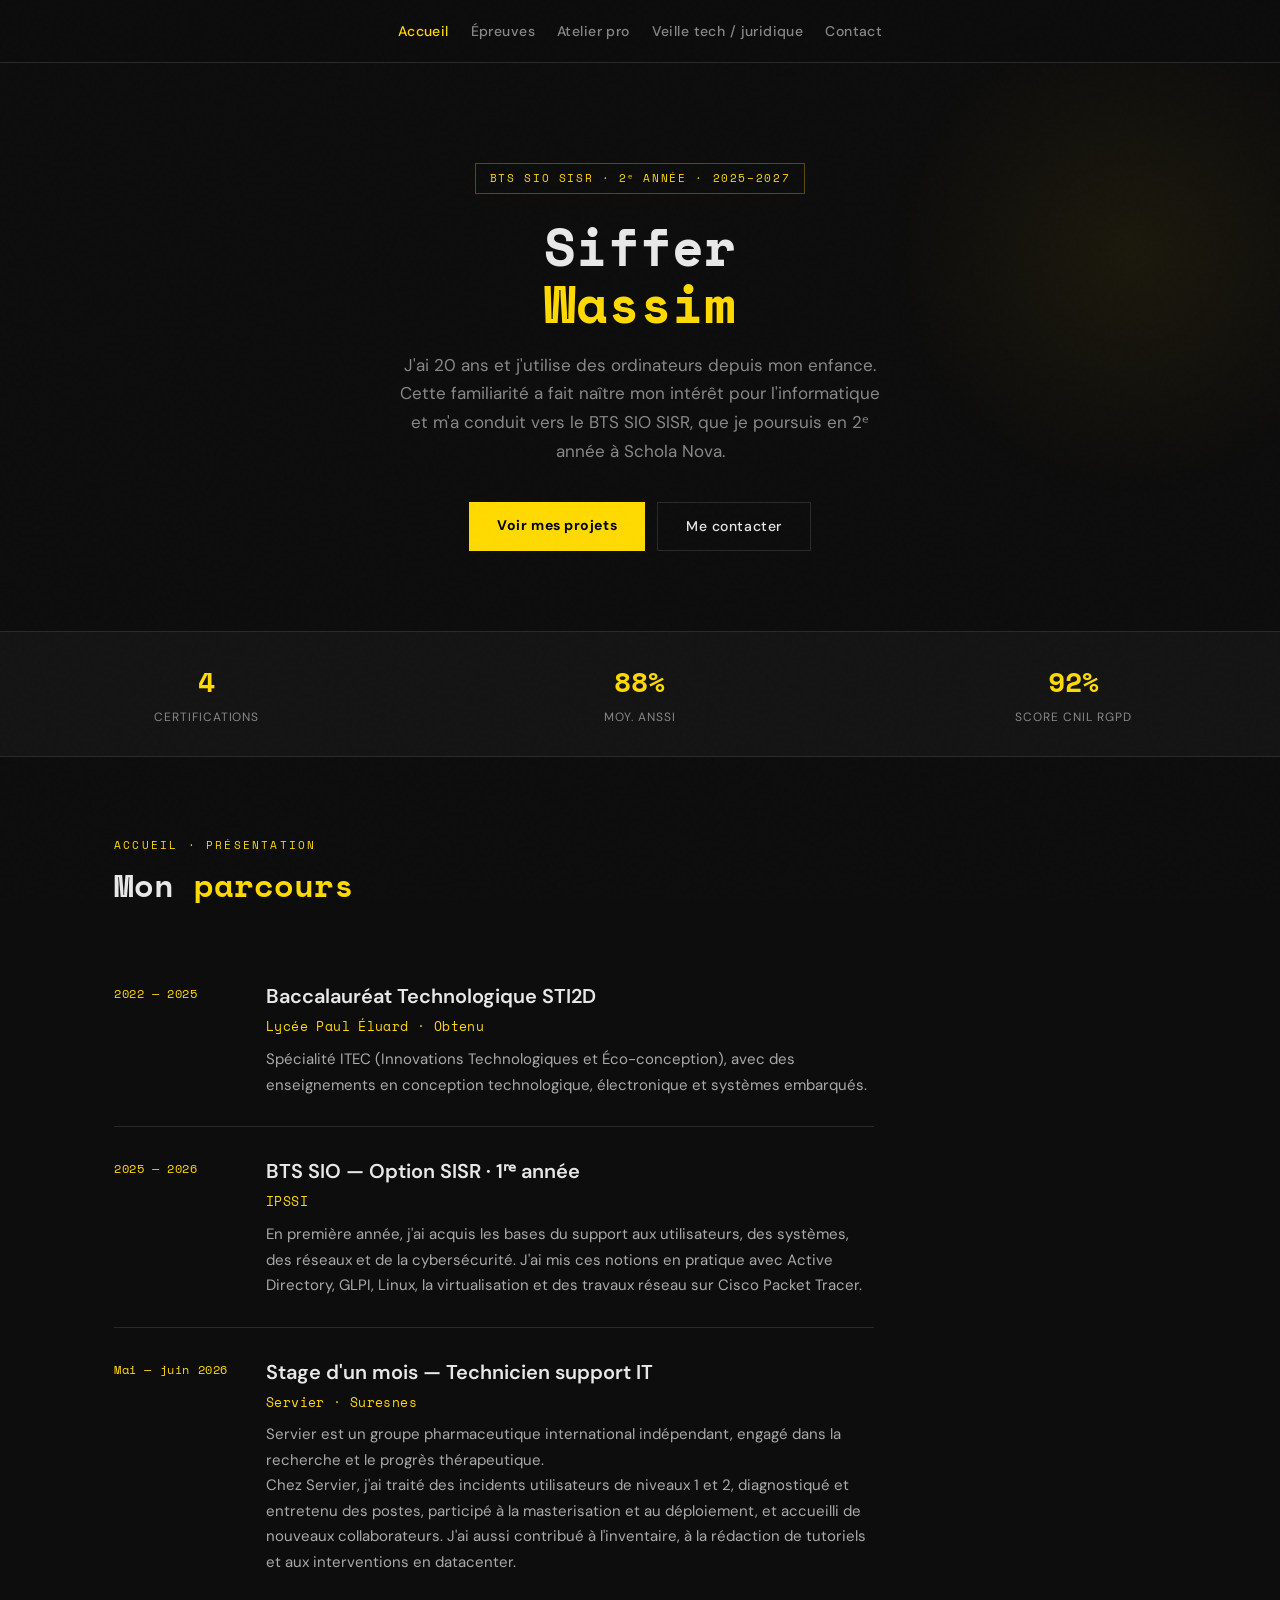
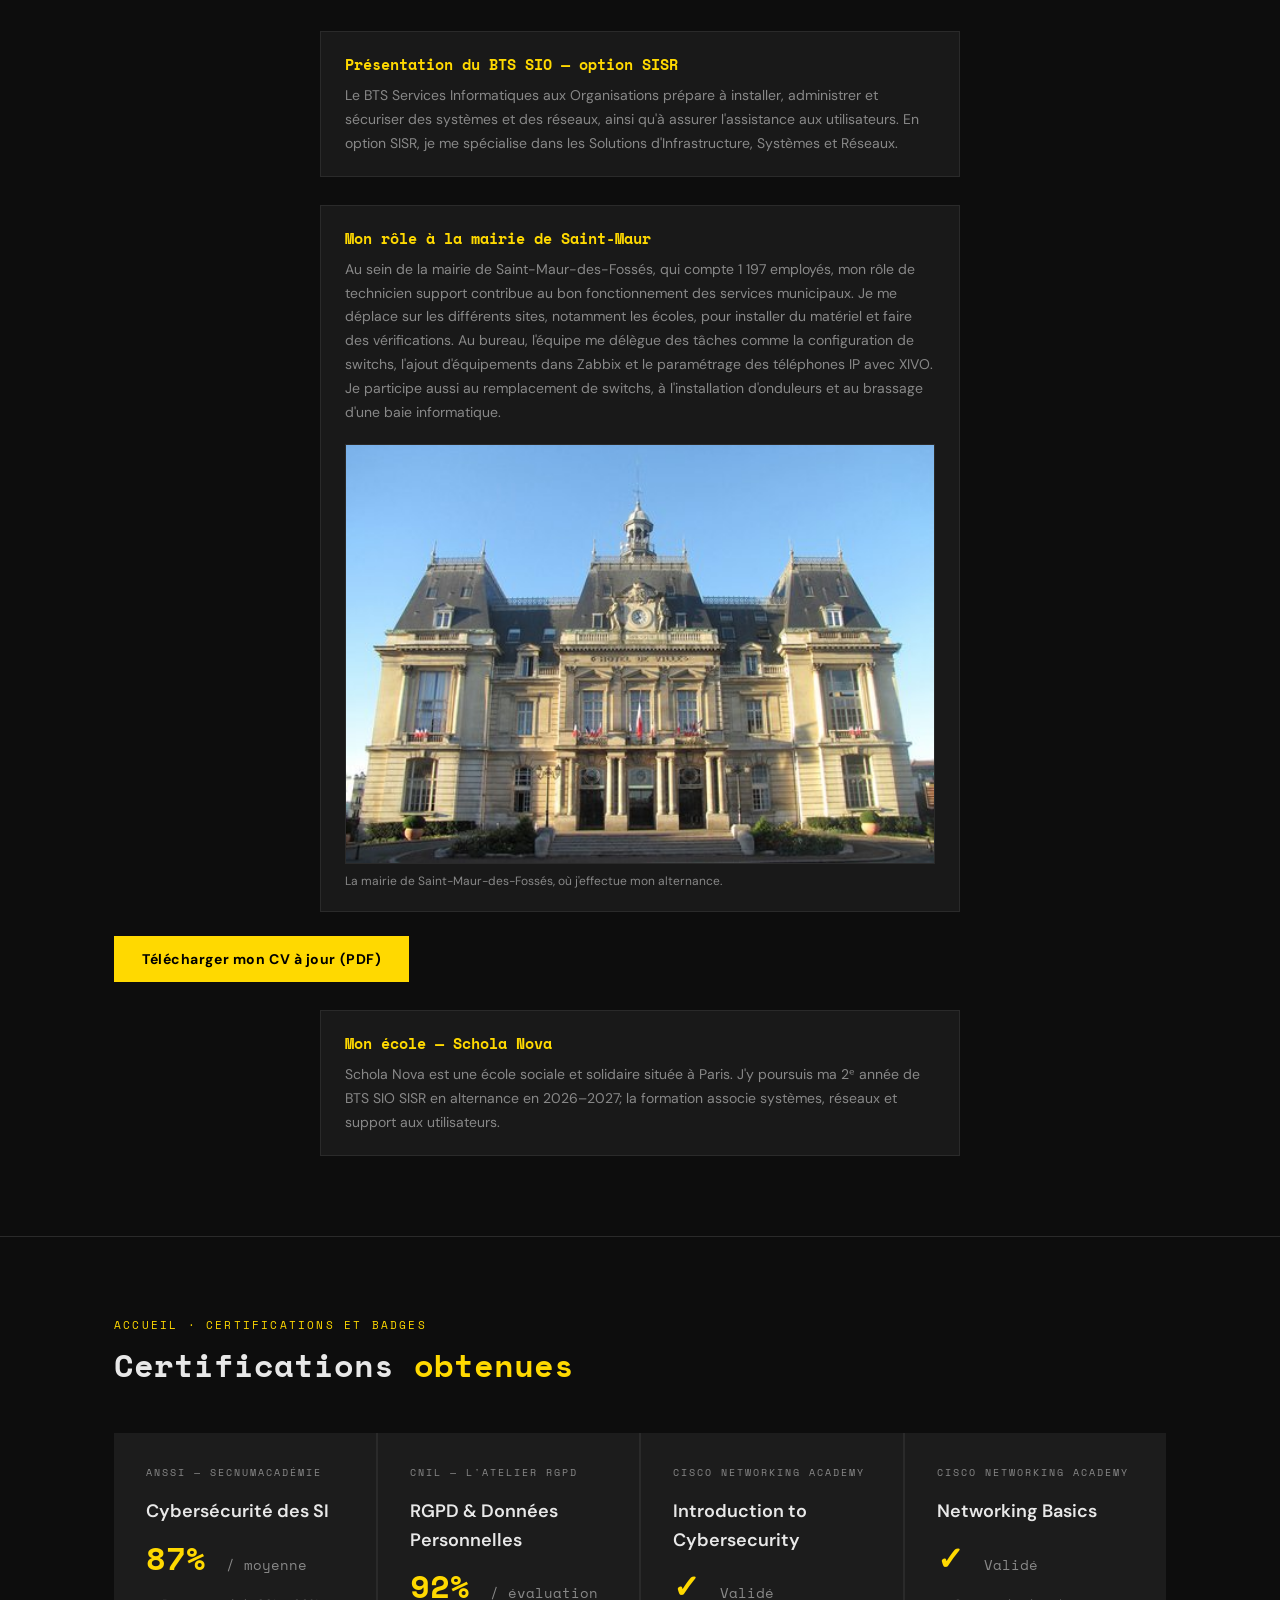
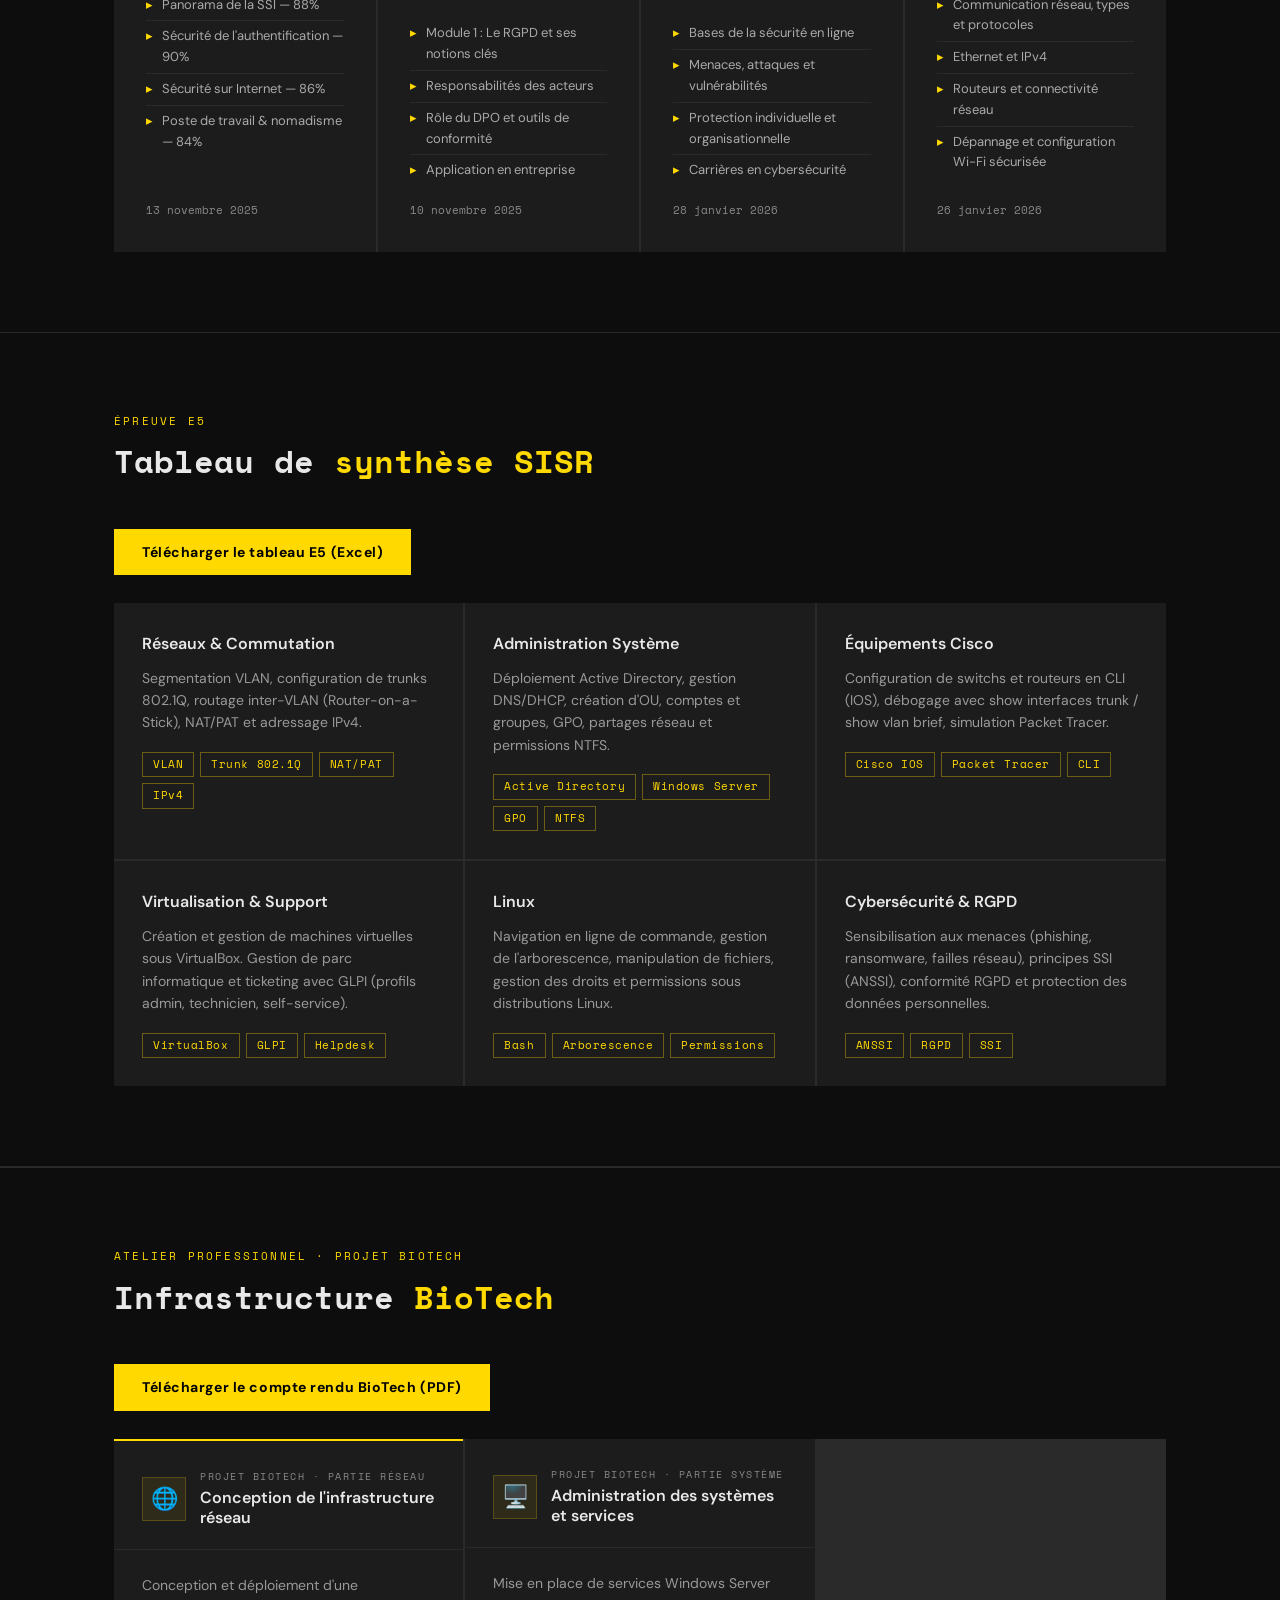
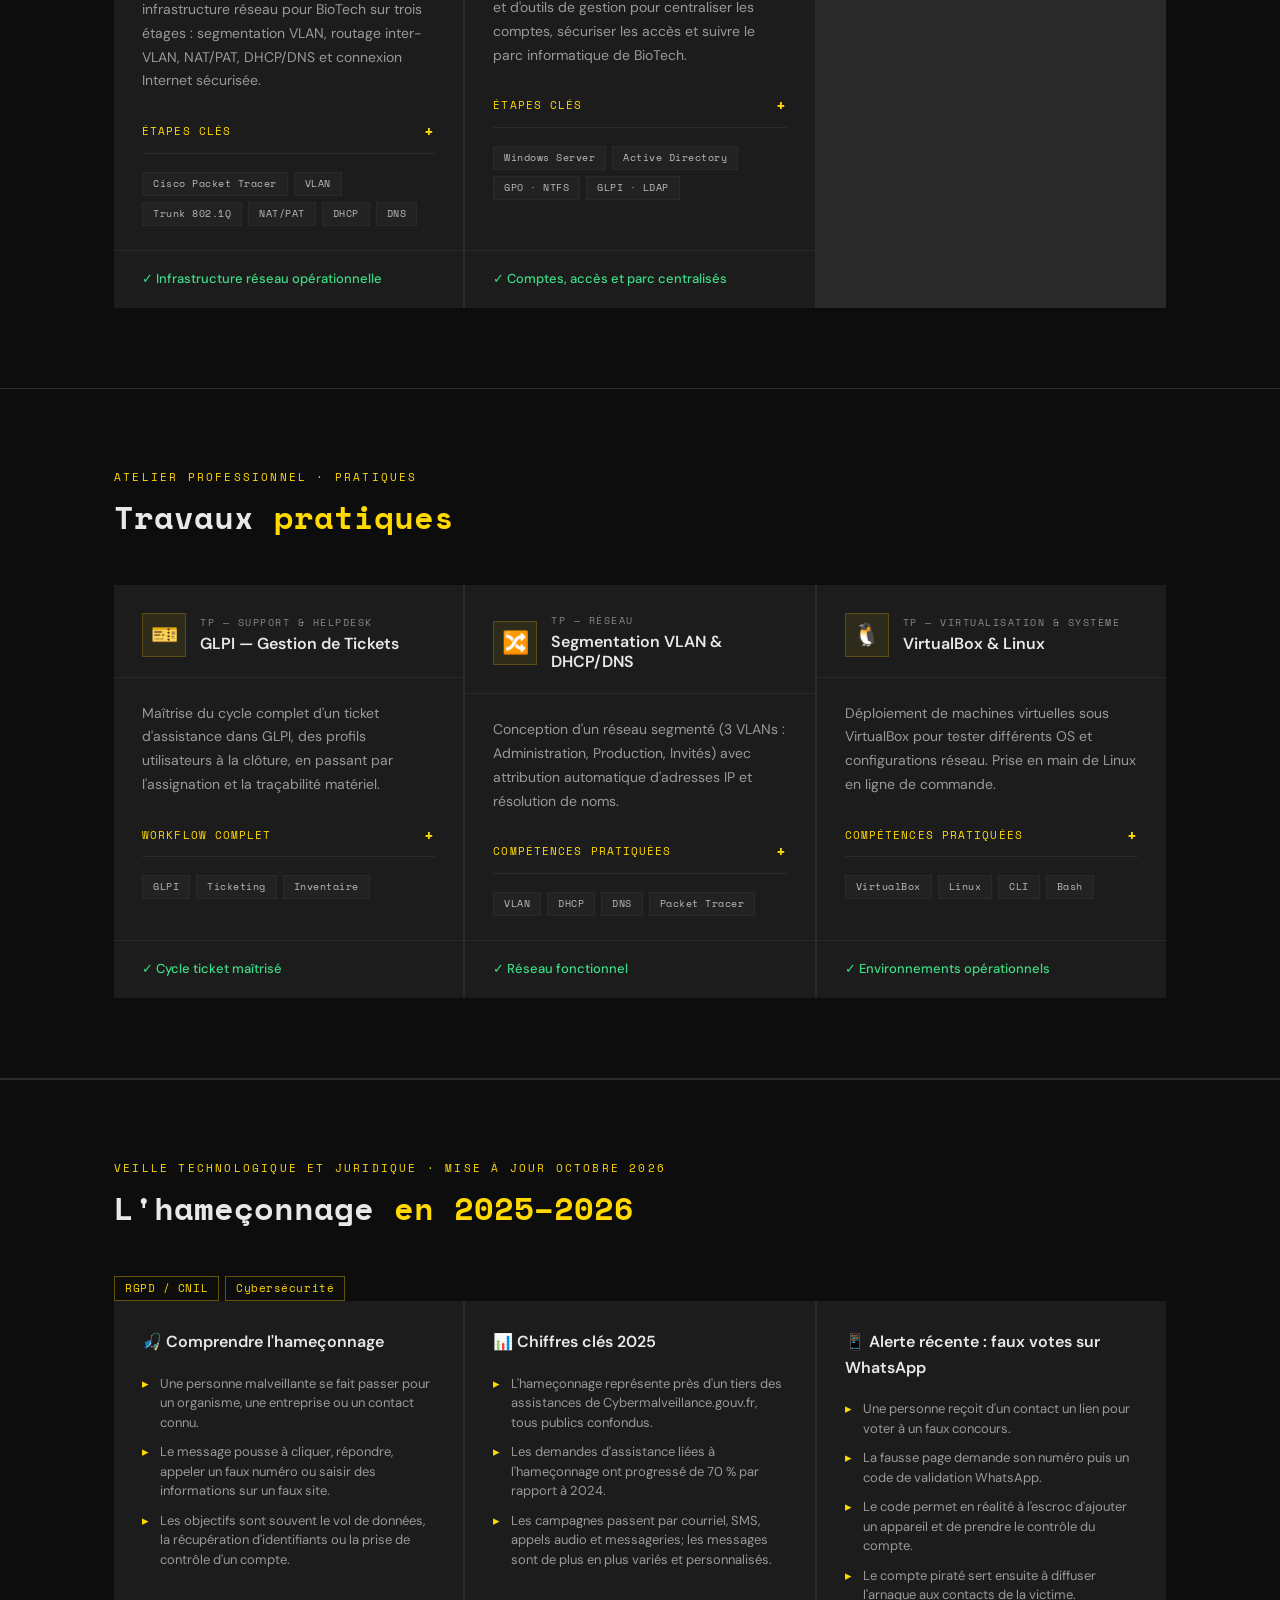
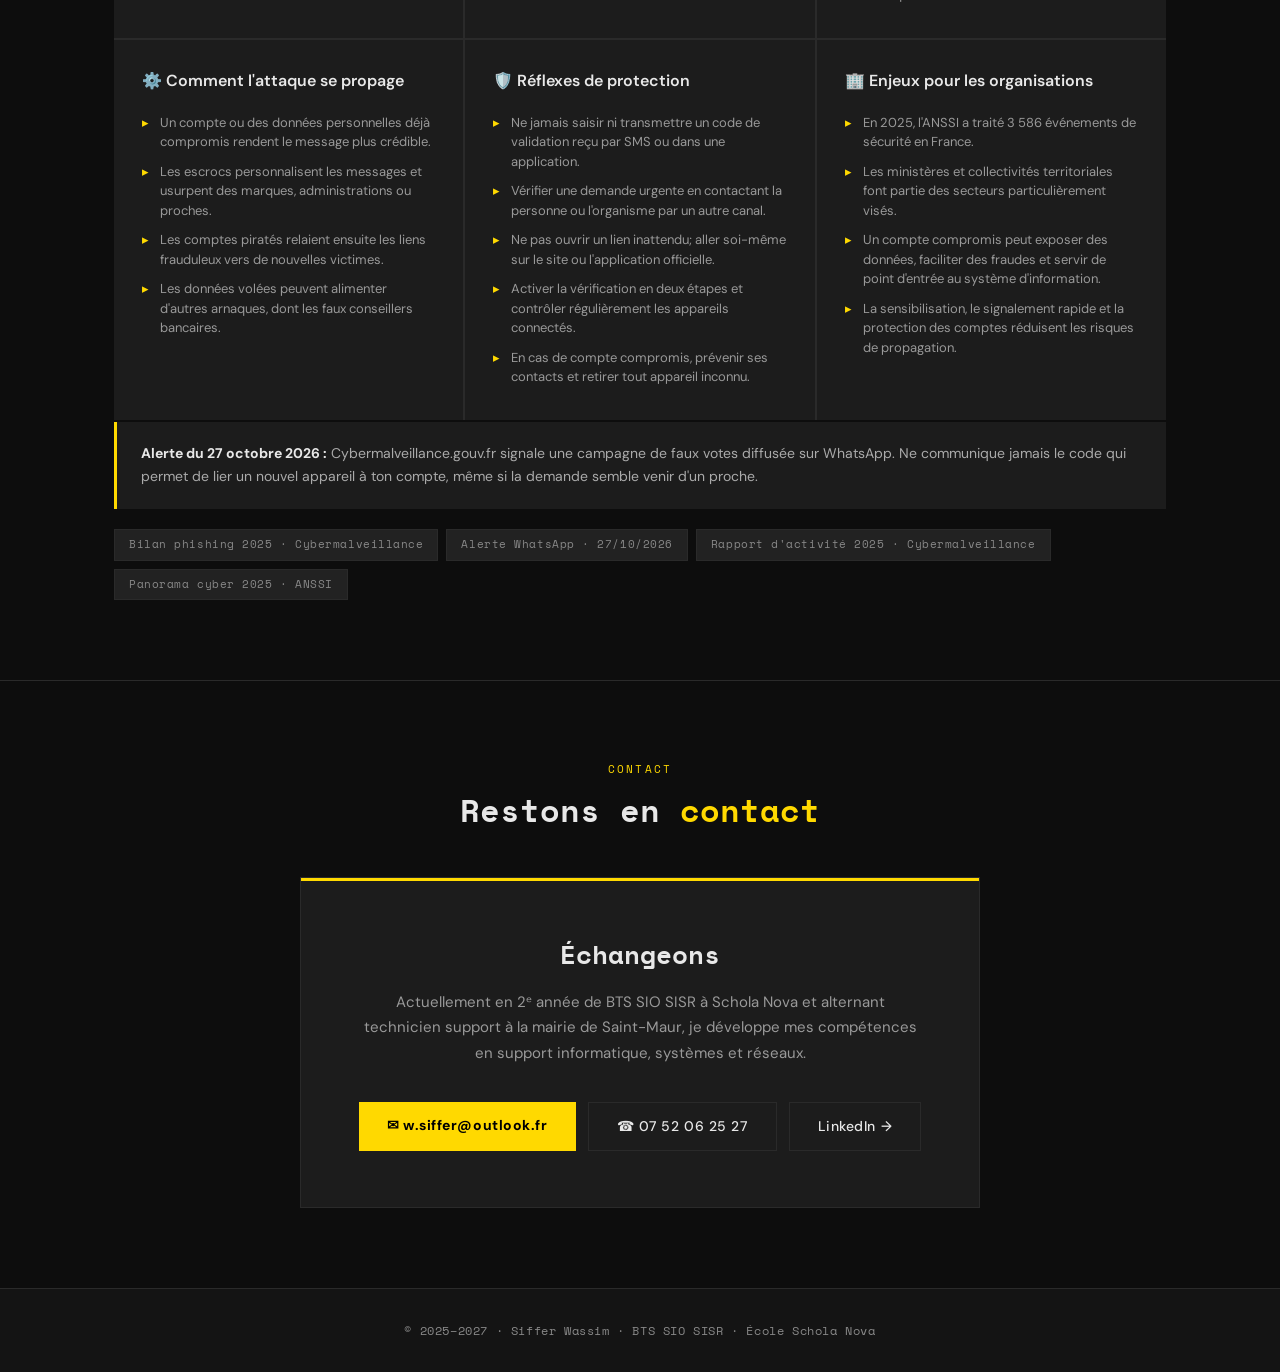
==== index.html @ f08857c6 "Add files via upload" ====
<!DOCTYPE html>
<html lang="fr">
<head>
    <meta charset="UTF-8">
    <meta name="viewport" content="width=device-width, initial-scale=1.0">
    <title>Wassim Siffer — Portfolio BTS SIO SISR</title>
    <link href="https://fonts.googleapis.com/css2?family=Space+Mono:wght@400;700&family=DM+Sans:wght@300;400;500;600;700&display=swap" rel="stylesheet">
    <style>
        :root {
            --yellow: #FFD900;
            --yellow-dim: #c9ac00;
            --black: #0d0d0d;
            --dark: #141414;
            --card: #1c1c1c;
            --card2: #222222;
            --border: #2a2a2a;
            --text: #e8e8e8;
            --muted: #888;
            --green: #3ddc84;
        }

        * { margin: 0; padding: 0; box-sizing: border-box; }

        html { scroll-behavior: smooth; }

        body {
            font-family: 'DM Sans', sans-serif;
            background-color: var(--black);
            color: var(--text);
            line-height: 1.6;
            overflow-x: hidden;
        }

        /* ── NOISE TEXTURE OVERLAY ── */
        body::before {
            content: '';
            position: fixed;
            inset: 0;
            background-image: url("data:image/svg+xml,%3Csvg viewBox='0 0 256 256' xmlns='http://www.w3.org/2000/svg'%3E%3Cfilter id='noise'%3E%3CfeTurbulence type='fractalNoise' baseFrequency='0.9' numOctaves='4' stitchTiles='stitch'/%3E%3C/filter%3E%3Crect width='100%25' height='100%25' filter='url(%23noise)' opacity='0.03'/%3E%3C/svg%3E");
            pointer-events: none;
            z-index: 9999;
            opacity: 0.4;
        }

        .container {
            max-width: 1100px;
            margin: 0 auto;
            padding: 0 24px;
        }

        /* ── HEADER ── */
        header {
            background-color: rgba(13,13,13,0.95);
            backdrop-filter: blur(12px);
            padding: 18px 0;
            border-bottom: 1px solid var(--border);
            position: sticky;
            top: 0;
            z-index: 100;
        }

        nav {
            display: flex;
            justify-content: space-between;
            align-items: center;
        }

        .logo {
            font-family: 'Space Mono', monospace;
            font-size: 15px;
            font-weight: 700;
            background-color: var(--yellow);
            color: #000;
            padding: 7px 16px;
            text-decoration: none;
            letter-spacing: 0.05em;
        }

        .nav-links {
            list-style: none;
            display: flex;
            gap: 22px;
            flex-wrap: wrap;
            justify-content: center;
        }

        .nav-links a {
            color: var(--muted);
            text-decoration: none;
            font-size: 14px;
            font-weight: 500;
            letter-spacing: 0.03em;
            transition: color 0.2s;
        }

        .nav-links a:hover { color: var(--yellow); }

        /* ── HERO ── */
        .hero {
            padding: 100px 0 80px;
            position: relative;
            overflow: hidden;
        }

        .hero::after {
            content: '';
            position: absolute;
            top: -60px;
            right: -100px;
            width: 500px;
            height: 500px;
            background: radial-gradient(circle, rgba(255,217,0,0.06) 0%, transparent 70%);
            pointer-events: none;
        }

        .hero-inner {
            display: grid;
            grid-template-columns: 1fr auto;
            gap: 40px;
            align-items: center;
        }

        .hero-badge {
            font-family: 'Space Mono', monospace;
            font-size: 11px;
            letter-spacing: 0.15em;
            color: var(--yellow);
            border: 1px solid rgba(255,217,0,0.3);
            display: inline-block;
            padding: 6px 14px;
            margin-bottom: 24px;
            text-transform: uppercase;
        }

        .hero h1 {
            font-family: 'Space Mono', monospace;
            font-size: 52px;
            line-height: 1.1;
            margin-bottom: 18px;
            font-weight: 700;
        }

        .hero h1 .highlight { color: var(--yellow); }

        .hero .subtitle {
            font-size: 17px;
            color: var(--muted);
            margin-bottom: 36px;
            max-width: 500px;
            line-height: 1.7;
        }

        .hero-cta {
            display: flex;
            gap: 12px;
            flex-wrap: wrap;
        }

        .hero-role {
            max-width: 640px;
            margin: 28px auto 0;
            padding: 20px 24px;
            border: 1px solid var(--border);
            background: rgba(28, 28, 28, 0.85);
            text-align: left;
        }

        .hero-role h2 {
            font-family: 'Space Mono', monospace;
            color: var(--yellow);
            font-size: 15px;
            margin-bottom: 8px;
        }

        .hero-role p {
            color: var(--muted);
            font-size: 14px;
            line-height: 1.7;
        }

        .mairie-photo { margin: 20px 0 0; }
        .mairie-photo img {
            display: block;
            width: 100%;
            height: auto;
            border: 1px solid var(--border);
        }
        .mairie-photo figcaption {
            margin-top: 8px;
            color: var(--muted);
            font-size: 12px;
        }

        .btn-primary {
            background-color: var(--yellow);
            color: #000;
            padding: 12px 28px;
            text-decoration: none;
            font-weight: 700;
            font-size: 14px;
            letter-spacing: 0.04em;
            transition: background 0.2s, transform 0.15s;
            display: inline-block;
        }

        .btn-primary:hover { background-color: var(--yellow-dim); transform: translateY(-1px); }

        .btn-secondary {
            border: 1px solid var(--border);
            color: var(--text);
            padding: 12px 28px;
            text-decoration: none;
            font-weight: 500;
            font-size: 14px;
            letter-spacing: 0.04em;
            transition: border-color 0.2s, color 0.2s;
            display: inline-block;
        }

        .btn-secondary:hover { border-color: var(--yellow); color: var(--yellow); }

        /* Hero avatar */
        .hero-avatar {
            width: 120px;
            height: 120px;
            border: 3px solid var(--yellow);
            display: flex;
            align-items: center;
            justify-content: center;
            font-size: 56px;
            background: var(--card);
            flex-shrink: 0;
        }

        /* ── STAT BAR ── */
        .stat-bar {
            border-top: 1px solid var(--border);
            border-bottom: 1px solid var(--border);
            padding: 28px 0;
            display: grid;
            grid-template-columns: repeat(4, 1fr);
            gap: 20px;
            text-align: center;
            background: var(--dark);
        }

        .stat-item {}
        .stat-number {
            font-family: 'Space Mono', monospace;
            font-size: 28px;
            font-weight: 700;
            color: var(--yellow);
        }
        .stat-label {
            font-size: 12px;
            color: var(--muted);
            letter-spacing: 0.08em;
            text-transform: uppercase;
            margin-top: 4px;
        }

        /* ── SECTIONS ── */
        section { padding: 80px 0; }

        .section-header {
            margin-bottom: 48px;
        }

        .section-eyebrow {
            font-family: 'Space Mono', monospace;
            font-size: 11px;
            letter-spacing: 0.2em;
            color: var(--yellow);
            text-transform: uppercase;
            margin-bottom: 12px;
        }

        .section-title {
            font-family: 'Space Mono', monospace;
            font-size: 32px;
            font-weight: 700;
            line-height: 1.2;
        }

        .section-title span { color: var(--yellow); }

        /* ── TIMELINE ── */
        .timeline { max-width: 760px; }

        .timeline-item {
            display: grid;
            grid-template-columns: 120px 1fr;
            gap: 32px;
            padding: 28px 0;
            border-bottom: 1px solid var(--border);
            position: relative;
        }

        .timeline-item:last-child { border-bottom: none; }

        .timeline-year {
            font-family: 'Space Mono', monospace;
            font-size: 12px;
            color: var(--yellow);
            padding-top: 4px;
            letter-spacing: 0.05em;
        }

        .timeline-content h3 {
            font-size: 20px;
            font-weight: 600;
            margin-bottom: 4px;
        }

        .timeline-content .institution {
            font-size: 13px;
            color: var(--yellow);
            margin-bottom: 10px;
            font-family: 'Space Mono', monospace;
            letter-spacing: 0.03em;
        }

        .timeline-content p { color: #aaa; font-size: 15px; line-height: 1.7; }

        /* ── SKILLS GRID ── */
        .skills-grid {
            display: grid;
            grid-template-columns: repeat(auto-fit, minmax(280px, 1fr));
            gap: 2px;
            background: var(--border);
        }

        .skill-card {
            background: var(--card);
            padding: 28px;
            position: relative;
            overflow: hidden;
            transition: background 0.2s;
        }

        .skill-card::before {
            content: '';
            position: absolute;
            top: 0; left: 0; right: 0;
            height: 2px;
            background: var(--yellow);
            transform: scaleX(0);
            transform-origin: left;
            transition: transform 0.3s;
        }

        .skill-card:hover { background: var(--card2); }
        .skill-card:hover::before { transform: scaleX(1); }

        .skill-card h3 {
            font-size: 16px;
            font-weight: 600;
            margin-bottom: 10px;
        }

        .skill-card p {
            color: #999;
            font-size: 14px;
            margin-bottom: 18px;
            line-height: 1.6;
        }

        .tags { display: flex; flex-wrap: wrap; gap: 6px; }

        .tag {
            font-family: 'Space Mono', monospace;
            background: transparent;
            color: var(--yellow);
            padding: 3px 10px;
            font-size: 11px;
            border: 1px solid rgba(255,217,0,0.35);
            letter-spacing: 0.05em;
        }

        /* ── PROJECT CARDS ── */
        .projects-grid {
            display: grid;
            grid-template-columns: repeat(auto-fill, minmax(320px, 1fr));
            gap: 2px;
            background: var(--border);
        }

        .project-card {
            background: var(--card);
            display: flex;
            flex-direction: column;
            transition: background 0.2s;
        }

        .project-card:hover { background: var(--card2); }

        .project-header {
            padding: 28px 28px 20px;
            border-bottom: 1px solid var(--border);
            display: flex;
            align-items: center;
            gap: 14px;
        }

        .project-icon-wrap {
            width: 44px;
            height: 44px;
            background: rgba(255,217,0,0.08);
            border: 1px solid rgba(255,217,0,0.2);
            display: flex;
            align-items: center;
            justify-content: center;
            font-size: 22px;
            flex-shrink: 0;
        }

        .project-meta {}

        .project-type {
            font-family: 'Space Mono', monospace;
            font-size: 10px;
            letter-spacing: 0.15em;
            color: var(--muted);
            text-transform: uppercase;
            margin-bottom: 3px;
        }

        .project-header h3 {
            font-size: 16px;
            font-weight: 600;
            line-height: 1.3;
        }

        .project-body {
            padding: 24px 28px;
            flex: 1;
            display: flex;
            flex-direction: column;
            gap: 18px;
        }

        .project-desc {
            color: #999;
            font-size: 14px;
            line-height: 1.7;
        }

        .project-steps {}

        .step-title {
            font-family: 'Space Mono', monospace;
            font-size: 11px;
            letter-spacing: 0.1em;
            color: var(--yellow);
            text-transform: uppercase;
            margin-bottom: 0;
            cursor: pointer;
            display: flex;
            align-items: center;
            justify-content: space-between;
            padding: 8px 0;
            border-bottom: 1px solid var(--border);
            user-select: none;
        }

        .step-title::after {
            content: '+';
            font-size: 16px;
            font-weight: 700;
            color: var(--yellow);
            transition: transform 0.25s;
            flex-shrink: 0;
        }

        .step-title.open::after {
            transform: rotate(45deg);
        }

        .step-list {
            list-style: none;
            padding: 0;
            max-height: 0;
            overflow: hidden;
            transition: max-height 0.35s ease, padding 0.2s;
        }

        .step-list.open {
            max-height: 500px;
            padding-top: 8px;
        }

        .step-list li {
            font-size: 13px;
            color: #aaa;
            padding: 4px 0 4px 16px;
            position: relative;
            line-height: 1.5;
        }

        .step-list li::before {
            content: '→';
            position: absolute;
            left: 0;
            color: var(--yellow);
            font-size: 11px;
        }

        .project-tech { display: flex; flex-wrap: wrap; gap: 6px; }

        .tech-badge {
            font-family: 'Space Mono', monospace;
            background: var(--card2);
            color: #bbb;
            padding: 3px 10px;
            font-size: 10px;
            border: 1px solid var(--border);
            letter-spacing: 0.05em;
        }

        .project-footer {
            padding: 18px 28px;
            border-top: 1px solid var(--border);
            display: flex;
            align-items: center;
            justify-content: space-between;
            gap: 12px;
        }

        .result-label {
            font-size: 13px;
            color: var(--green);
            font-weight: 500;
        }

        .pdf-link {
            font-family: 'Space Mono', monospace;
            font-size: 11px;
            color: var(--yellow);
            text-decoration: none;
            border: 1px solid rgba(255,217,0,0.4);
            padding: 6px 14px;
            letter-spacing: 0.05em;
            transition: background 0.2s, color 0.2s;
        }

        .pdf-link:hover { background: var(--yellow); color: #000; }

        /* ── CERTIFICATIONS ── */
        .certs-grid {
            display: grid;
            grid-template-columns: repeat(auto-fill, minmax(260px, 1fr));
            gap: 2px;
            background: var(--border);
        }

        .cert-card {
            background: var(--card);
            padding: 32px;
            display: flex;
            flex-direction: column;
            gap: 16px;
            transition: background 0.2s;
            position: relative;
            overflow: hidden;
        }

        .cert-card::after {
            content: '';
            position: absolute;
            bottom: 0; left: 0; right: 0;
            height: 2px;
            background: var(--yellow);
            transform: scaleX(0);
            transform-origin: left;
            transition: transform 0.3s;
        }

        .cert-card:hover { background: var(--card2); }
        .cert-card:hover::after { transform: scaleX(1); }

        .cert-issuer {
            font-family: 'Space Mono', monospace;
            font-size: 10px;
            letter-spacing: 0.2em;
            color: var(--muted);
            text-transform: uppercase;
        }

        .cert-card h3 { font-size: 18px; font-weight: 600; }

        .cert-score {
            font-family: 'Space Mono', monospace;
            font-size: 32px;
            font-weight: 700;
            color: var(--yellow);
            line-height: 1;
        }

        .cert-score span {
            font-size: 14px;
            color: var(--muted);
            font-weight: 400;
        }

        .cert-desc { font-size: 14px; color: #999; line-height: 1.6; }

        .cert-modules { list-style: none; padding: 0; }
        .cert-modules li {
            font-size: 13px;
            color: #aaa;
            padding: 5px 0 5px 16px;
            position: relative;
            border-bottom: 1px solid var(--border);
        }
        .cert-modules li:last-child { border-bottom: none; }
        .cert-modules li::before { content: '▸'; position: absolute; left: 0; color: var(--yellow); }

        .cert-date {
            font-family: 'Space Mono', monospace;
            font-size: 11px;
            color: var(--muted);
            margin-top: auto;
        }

        /* ── VEILLE ── */
        .veille-grid {
            display: grid;
            grid-template-columns: repeat(auto-fill, minmax(300px, 1fr));
            gap: 2px;
            background: var(--border);
            margin-bottom: 2px;
        }

        .veille-card {
            background: var(--card);
            padding: 28px;
            transition: background 0.2s;
        }

        .veille-card:hover { background: var(--card2); }

        .veille-card h3 {
            font-size: 16px;
            font-weight: 600;
            margin-bottom: 14px;
            color: var(--text);
        }

        .veille-card ul { list-style: none; padding: 0; }
        .veille-card li {
            font-size: 13px;
            color: #999;
            padding: 5px 0 5px 18px;
            position: relative;
            line-height: 1.5;
        }
        .veille-card li::before { content: '▸'; position: absolute; left: 0; color: var(--yellow); }

        .veille-highlight {
            background: var(--card);
            border-left: 3px solid var(--yellow);
            padding: 20px 24px;
            margin-top: 2px;
            font-size: 14px;
            color: #aaa;
            line-height: 1.7;
        }

        .veille-highlight strong { color: var(--text); }

        .sources-row {
            display: flex;
            flex-wrap: wrap;
            gap: 8px;
            margin-top: 20px;
        }

        .source-pill {
            font-family: 'Space Mono', monospace;
            font-size: 11px;
            background: var(--card2);
            color: var(--muted);
            padding: 6px 14px;
            border: 1px solid var(--border);
            letter-spacing: 0.05em;
        }

        a.source-pill { display: inline-block; text-decoration: none; }
        a.source-pill:hover { color: var(--yellow); border-color: var(--yellow); }

        /* ── CONTACT ── */
        .contact-box {
            background: var(--card);
            border: 1px solid var(--border);
            padding: 56px;
            text-align: center;
            max-width: 680px;
            margin: 0 auto;
            position: relative;
            overflow: hidden;
        }

        .contact-box::before {
            content: '';
            position: absolute;
            top: 0; left: 0; right: 0; height: 3px;
            background: var(--yellow);
        }

        .contact-box h3 {
            font-family: 'Space Mono', monospace;
            font-size: 26px;
            margin-bottom: 14px;
        }

        .contact-box p {
            color: #999;
            margin-bottom: 36px;
            font-size: 15px;
            line-height: 1.7;
        }

        .contact-btns {
            display: flex;
            gap: 12px;
            justify-content: center;
            flex-wrap: wrap;
        }

        /* ── FOOTER ── */
        footer {
            background: var(--dark);
            border-top: 1px solid var(--border);
            padding: 32px 0;
            text-align: center;
        }

        footer p {
            font-family: 'Space Mono', monospace;
            font-size: 12px;
            color: var(--muted);
            letter-spacing: 0.05em;
        }

        /* ── DIVIDER ── */
        .divider {
            height: 1px;
            background: var(--border);
            margin: 0;
        }

        /* ── HIGHLIGHT BOX ── */
        .highlight-box {
            background: rgba(255,217,0,0.05);
            border: 1px solid rgba(255,217,0,0.2);
            padding: 16px 20px;
            font-size: 14px;
            color: var(--yellow);
            margin-top: 8px;
            font-weight: 500;
        }

        /* ── FEATURED PROJECT ── */
        .featured-badge {
            font-family: 'Space Mono', monospace;
            font-size: 10px;
            background: var(--yellow);
            color: #000;
            padding: 3px 10px;
            letter-spacing: 0.1em;
            text-transform: uppercase;
        }

        /* ── RESPONSIVE ── */
        @media (max-width: 768px) {
            .hero h1 { font-size: 34px; }
            .hero-inner { grid-template-columns: 1fr; }
            .hero-avatar { display: none; }
            .stat-bar { grid-template-columns: repeat(2, 1fr); }
            .timeline-item { grid-template-columns: 1fr; gap: 8px; }
            .contact-box { padding: 32px 24px; }
            .nav-links { gap: 12px; font-size: 13px; flex-wrap: wrap; justify-content: center; }
        }

        /* ── ANIMATIONS ── */
        @keyframes fadeUp {
            from { opacity: 0; transform: translateY(20px); }
            to { opacity: 1; transform: translateY(0); }
        }

        .hero > * { animation: fadeUp 0.6s ease both; }
        .hero .hero-badge { animation-delay: 0.1s; }
        .hero h1 { animation-delay: 0.2s; }
        .hero .subtitle { animation-delay: 0.3s; }
        .hero .hero-cta { animation-delay: 0.4s; }
    </style>
</head>
<body>

    <header>
        <nav class="container" style="justify-content: center;">
            <ul class="nav-links">
                <li><a href="#accueil">Accueil</a></li>
                <li><a href="#epreuves">Épreuves</a></li>
                <li><a href="#atelier-pro">Atelier pro</a></li>
                <li><a href="#veille">Veille tech / juridique</a></li>
                <li><a href="#contact">Contact</a></li>
            </ul>
        </nav>
    </header>

    <main>

        <!-- ── HERO ── -->
        <section class="hero" id="accueil">
            <div class="container">
                <div style="text-align: center; max-width: 700px; margin: 0 auto;">
                    <div class="hero-badge">BTS SIO SISR · 2ᵉ année · 2025–2027</div>
                    <h1>Siffer<br><span class="highlight">Wassim</span></h1>
                    <p class="subtitle" style="margin: 0 auto 36px;">J'ai 20 ans et j'utilise des ordinateurs depuis mon enfance. Cette familiarité a fait naître mon intérêt pour l'informatique et m'a conduit vers le BTS SIO SISR, que je poursuis en 2ᵉ année à Schola Nova.</p>
                    <div class="hero-cta" style="justify-content: center;">
                        <a href="#atelier-pro" class="btn-primary">Voir mes projets</a>
                        <a href="#contact" class="btn-secondary">Me contacter</a>
                    </div>
                </div>
            </div>
        </section>

        <!-- ── STAT BAR ── -->
        <div class="stat-bar" style="grid-template-columns: repeat(3, 1fr);">
            <div class="stat-item">
                <div class="stat-number">4</div>
                <div class="stat-label">Certifications</div>
            </div>
            <div class="stat-item">
                <div class="stat-number">88%</div>
                <div class="stat-label">Moy. ANSSI</div>
            </div>
            <div class="stat-item">
                <div class="stat-number">92%</div>
                <div class="stat-label">Score CNIL RGPD</div>
            </div>
        </div>

        <!-- ── PARCOURS ── -->
        <section id="parcours">
            <div class="container">
                <div class="section-header">
                    <div class="section-eyebrow">Accueil · Présentation</div>
                    <h2 class="section-title">Mon <span>parcours</span></h2>
                </div>
                <div class="timeline">
                    <div class="timeline-item">
                        <div class="timeline-year">2022 — 2025</div>
                        <div class="timeline-content">
                            <h3>Baccalauréat Technologique STI2D</h3>
                            <div class="institution">Lycée Paul Éluard · Obtenu</div>
                            <p>Spécialité ITEC (Innovations Technologiques et Éco-conception), avec des enseignements en conception technologique, électronique et systèmes embarqués.</p>
                        </div>
                    </div>
                    <div class="timeline-item">
                        <div class="timeline-year">2025 — 2026</div>
                        <div class="timeline-content">
                            <h3>BTS SIO — Option SISR · 1ʳᵉ année</h3>
                            <div class="institution">IPSSI</div>
                            <p>En première année, j'ai acquis les bases du support aux utilisateurs, des systèmes, des réseaux et de la cybersécurité. J'ai mis ces notions en pratique avec Active Directory, GLPI, Linux, la virtualisation et des travaux réseau sur Cisco Packet Tracer.</p>
                        </div>
                    </div>
                    <div class="timeline-item">
                        <div class="timeline-year">Mai — juin 2026</div>
                        <div class="timeline-content">
                            <h3>Stage d'un mois — Technicien support IT</h3>
                            <div class="institution">Servier · Suresnes</div>
                            <p>Servier est un groupe pharmaceutique international indépendant, engagé dans la recherche et le progrès thérapeutique.</p>
                            <p>Chez Servier, j'ai traité des incidents utilisateurs de niveaux 1 et 2, diagnostiqué et entretenu des postes, participé à la masterisation et au déploiement, et accueilli de nouveaux collaborateurs. J'ai aussi contribué à l'inventaire, à la rédaction de tutoriels et aux interventions en datacenter.</p>
                        </div>
                    </div>
                </div>

                <div class="hero-role">
                    <h2>Présentation du BTS SIO — option SISR</h2>
                    <p>Le BTS Services Informatiques aux Organisations prépare à installer, administrer et sécuriser des systèmes et des réseaux, ainsi qu'à assurer l'assistance aux utilisateurs. En option SISR, je me spécialise dans les Solutions d'Infrastructure, Systèmes et Réseaux.</p>
                </div>
                <div class="hero-role">
                    <h2>Mon rôle à la mairie de Saint-Maur</h2>
                    <p>Au sein de la mairie de Saint-Maur-des-Fossés, qui compte 1 197 employés, mon rôle de technicien support contribue au bon fonctionnement des services municipaux. Je me déplace sur les différents sites, notamment les écoles, pour installer du matériel et faire des vérifications. Au bureau, l'équipe me délègue des tâches comme la configuration de switchs, l'ajout d'équipements dans Zabbix et le paramétrage des téléphones IP avec XIVO. Je participe aussi au remplacement de switchs, à l'installation d'onduleurs et au brassage d'une baie informatique.</p>
                    <figure class="mairie-photo">
                        <img src="mairie-saint-maur.jpg" alt="Façade de la mairie de Saint-Maur-des-Fossés">
                        <figcaption>La mairie de Saint-Maur-des-Fossés, où j'effectue mon alternance.</figcaption>
                    </figure>
                </div>
                <div class="hero-cta" style="margin-top: 24px;">
                    <a href="CV_Wassim_SIFFER.pdf" class="btn-primary" download="CV_Wassim_SIFFER.pdf">Télécharger mon CV à jour (PDF)</a>
                </div>
                <div class="hero-role">
                    <h2>Mon école — Schola Nova</h2>
                    <p>Schola Nova est une école sociale et solidaire située à Paris. J'y poursuis ma 2ᵉ année de BTS SIO SISR en alternance en 2026–2027; la formation associe systèmes, réseaux et support aux utilisateurs.</p>
                </div>
            </div>
        </section>
        <div class="divider"></div>

        <!-- ── CERTIFICATIONS ── -->
        <section id="certifications">
            <div class="container">
                <div class="section-header">
                    <div class="section-eyebrow">Accueil · Certifications et badges</div>
                    <h2 class="section-title">Certifications <span>obtenues</span></h2>
                </div>
                <div class="certs-grid">

                    <!-- ANSSI -->
                    <div class="cert-card">
                        <div class="cert-issuer">ANSSI — SecNumacadémie</div>
                        <h3>Cybersécurité des SI</h3>
                        <div class="cert-score">87% <span>/ moyenne</span></div>
                        <ul class="cert-modules">
                            <li>Panorama de la SSI — 88%</li>
                            <li>Sécurité de l'authentification — 90%</li>
                            <li>Sécurité sur Internet — 86%</li>
                            <li>Poste de travail & nomadisme — 84%</li>
                        </ul>
                        <div class="cert-date">13 novembre 2025</div>
                    </div>

                    <!-- CNIL RGPD -->
                    <div class="cert-card">
                        <div class="cert-issuer">CNIL — L'Atelier RGPD</div>
                        <h3>RGPD & Données Personnelles</h3>
                        <div class="cert-score">92% <span>/ évaluation</span></div>
                        <ul class="cert-modules">
                            <li>Module 1 : Le RGPD et ses notions clés</li>
                            <li>Responsabilités des acteurs</li>
                            <li>Rôle du DPO et outils de conformité</li>
                            <li>Application en entreprise</li>
                        </ul>
                        <div class="cert-date">10 novembre 2025</div>
                    </div>

                    <!-- Cisco Cybersécurité -->
                    <div class="cert-card">
                        <div class="cert-issuer">Cisco Networking Academy</div>
                        <h3>Introduction to Cybersecurity</h3>
                        <div class="cert-score">✓ <span>Validé</span></div>
                        <ul class="cert-modules">
                            <li>Bases de la sécurité en ligne</li>
                            <li>Menaces, attaques et vulnérabilités</li>
                            <li>Protection individuelle et organisationnelle</li>
                            <li>Carrières en cybersécurité</li>
                        </ul>
                        <div class="cert-date">28 janvier 2026</div>
                    </div>

                    <!-- Cisco Réseau -->
                    <div class="cert-card">
                        <div class="cert-issuer">Cisco Networking Academy</div>
                        <h3>Networking Basics</h3>
                        <div class="cert-score">✓ <span>Validé</span></div>
                        <ul class="cert-modules">
                            <li>Communication réseau, types et protocoles</li>
                            <li>Ethernet et IPv4</li>
                            <li>Routeurs et connectivité réseau</li>
                            <li>Dépannage et configuration Wi-Fi sécurisée</li>
                        </ul>
                        <div class="cert-date">26 janvier 2026</div>
                    </div>

                </div>
            </div>
        </section>

        <div class="divider"></div>

        <!-- ── COMPÉTENCES ── -->
        <section id="epreuves">
            <div class="container">
                <div class="section-header">
                    <div class="section-eyebrow">Épreuve E5</div>
                    <h2 class="section-title">Tableau de <span>synthèse SISR</span></h2>
                </div>
                <div class="hero-cta" style="margin-bottom: 28px;">
                    <a href="Tableau_Synthese_E5_Wassim.xlsx" class="btn-primary" download="Tableau_Synthese_E5_Wassim.xlsx">Télécharger le tableau E5 (Excel)</a>
                </div>
                <div class="skills-grid">
                    <div class="skill-card">
                        <h3>Réseaux & Commutation</h3>
                        <p>Segmentation VLAN, configuration de trunks 802.1Q, routage inter-VLAN (Router-on-a-Stick), NAT/PAT et adressage IPv4.</p>
                        <div class="tags">
                            <span class="tag">VLAN</span>
                            <span class="tag">Trunk 802.1Q</span>
                            <span class="tag">NAT/PAT</span>
                            <span class="tag">IPv4</span>
                        </div>
                    </div>
                    <div class="skill-card">
                        <h3>Administration Système</h3>
                        <p>Déploiement Active Directory, gestion DNS/DHCP, création d'OU, comptes et groupes, GPO, partages réseau et permissions NTFS.</p>
                        <div class="tags">
                            <span class="tag">Active Directory</span>
                            <span class="tag">Windows Server</span>
                            <span class="tag">GPO</span>
                            <span class="tag">NTFS</span>
                        </div>
                    </div>
                    <div class="skill-card">
                        <h3>Équipements Cisco</h3>
                        <p>Configuration de switchs et routeurs en CLI (IOS), débogage avec show interfaces trunk / show vlan brief, simulation Packet Tracer.</p>
                        <div class="tags">
                            <span class="tag">Cisco IOS</span>
                            <span class="tag">Packet Tracer</span>
                            <span class="tag">CLI</span>
                        </div>
                    </div>
                    <div class="skill-card">
                        <h3>Virtualisation & Support</h3>
                        <p>Création et gestion de machines virtuelles sous VirtualBox. Gestion de parc informatique et ticketing avec GLPI (profils admin, technicien, self-service).</p>
                        <div class="tags">
                            <span class="tag">VirtualBox</span>
                            <span class="tag">GLPI</span>
                            <span class="tag">Helpdesk</span>
                        </div>
                    </div>
                    <div class="skill-card">
                        <h3>Linux</h3>
                        <p>Navigation en ligne de commande, gestion de l'arborescence, manipulation de fichiers, gestion des droits et permissions sous distributions Linux.</p>
                        <div class="tags">
                            <span class="tag">Bash</span>
                            <span class="tag">Arborescence</span>
                            <span class="tag">Permissions</span>
                        </div>
                    </div>
                    <div class="skill-card">
                        <h3>Cybersécurité & RGPD</h3>
                        <p>Sensibilisation aux menaces (phishing, ransomware, failles réseau), principes SSI (ANSSI), conformité RGPD et protection des données personnelles.</p>
                        <div class="tags">
                            <span class="tag">ANSSI</span>
                            <span class="tag">RGPD</span>
                            <span class="tag">SSI</span>
                        </div>
                    </div>
                </div>
            </div>
        </section>

        <div class="divider"></div>

        <div class="divider"></div>

        <!-- ── ATELIER PROFESSIONNEL ── -->
        <section id="atelier-pro">
            <div class="container">
                <div class="section-header">
                    <div class="section-eyebrow">Atelier professionnel · Projet BioTech</div>
                    <h2 class="section-title">Infrastructure <span>BioTech</span></h2>
                </div>
                <div class="hero-cta" style="margin-bottom: 28px;">
                    <a href="./Wassim_Compte_rendu_BIOTECH.pdf" class="btn-primary" download="Wassim_Compte_rendu_BIOTECH.pdf">Télécharger le compte rendu BioTech (PDF)</a>
                </div>
                <div class="projects-grid">
                    <div class="project-card" style="border-top: 2px solid var(--yellow);">
                        <div class="project-header">
                            <div class="project-icon-wrap">🌐</div>
                            <div class="project-meta">
                                <div class="project-type">Projet BioTech · Partie Réseau</div>
                                <h3>Conception de l'infrastructure réseau</h3>
                            </div>
                        </div>
                        <div class="project-body">
                            <p class="project-desc">Conception et déploiement d'une infrastructure réseau pour BioTech sur trois étages : segmentation VLAN, routage inter-VLAN, NAT/PAT, DHCP/DNS et connexion Internet sécurisée.</p>
                            <div class="project-steps">
                                <div class="step-title">Étapes clés</div>
                                <ul class="step-list">
                                    <li>Création de cinq VLAN pour les RH, le bureau d'études, les visiteurs, le management et les serveurs</li>
                                    <li>Configuration de trois switchs Cisco en mode access et trunk 802.1Q</li>
                                    <li>Mise en place du routage inter-VLAN avec Router-on-a-Stick</li>
                                    <li>Configuration du NAT/PAT pour l'accès Internet</li>
                                    <li>Déploiement du DHCP avec relais et du DNS intranet</li>
                                    <li>Validation de la connectivité DHCP, DNS et Internet</li>
                                </ul>
                            </div>
                            <div class="project-tech">
                                <span class="tech-badge">Cisco Packet Tracer</span>
                                <span class="tech-badge">VLAN</span>
                                <span class="tech-badge">Trunk 802.1Q</span>
                                <span class="tech-badge">NAT/PAT</span>
                                <span class="tech-badge">DHCP</span>
                                <span class="tech-badge">DNS</span>
                            </div>
                        </div>
                        <div class="project-footer">
                            <span class="result-label">✓ Infrastructure réseau opérationnelle</span>
                        </div>
                    </div>

                    <div class="project-card">
                        <div class="project-header">
                            <div class="project-icon-wrap">🖥️</div>
                            <div class="project-meta">
                                <div class="project-type">Projet BioTech · Partie Système</div>
                                <h3>Administration des systèmes et services</h3>
                            </div>
                        </div>
                        <div class="project-body">
                            <p class="project-desc">Mise en place de services Windows Server et d'outils de gestion pour centraliser les comptes, sécuriser les accès et suivre le parc informatique de BioTech.</p>
                            <div class="project-steps">
                                <div class="step-title">Étapes clés</div>
                                <ul class="step-list">
                                    <li>Déploiement d'Active Directory, DNS et DHCP, puis intégration de postes clients au domaine</li>
                                    <li>Organisation des utilisateurs et des groupes dans des unités adaptées aux services</li>
                                    <li>Sécurisation des partages avec des droits NTFS et déploiement de lecteurs par GPO</li>
                                    <li>Intégration de GLPI avec Active Directory/LDAP et inventaire automatisé des postes</li>
                                    <li>Configuration des habilitations GLPI pour cloisonner l'accès aux équipements par service</li>
                                </ul>
                            </div>
                            <div class="project-tech">
                                <span class="tech-badge">Windows Server</span>
                                <span class="tech-badge">Active Directory</span>
                                <span class="tech-badge">GPO · NTFS</span>
                                <span class="tech-badge">GLPI · LDAP</span>
                            </div>
                        </div>
                        <div class="project-footer">
                            <span class="result-label">✓ Comptes, accès et parc centralisés</span>
                        </div>
                    </div>
                </div>
            </div>
        </section>
        <div class="divider"></div>

        <!-- ── TP ── -->
        <section id="tp">
            <div class="container">
                <div class="section-header">
                    <div class="section-eyebrow">Atelier professionnel · Pratiques</div>
                    <h2 class="section-title">Travaux <span>pratiques</span></h2>
                </div>
                <div class="projects-grid">

                    <!-- GLPI -->
                    <div class="project-card">
                        <div class="project-header">
                            <div class="project-icon-wrap">🎫</div>
                            <div class="project-meta">
                                <div class="project-type">TP — Support & Helpdesk</div>
                                <h3>GLPI — Gestion de Tickets</h3>
                            </div>
                        </div>
                        <div class="project-body">
                            <p class="project-desc">Maîtrise du cycle complet d'un ticket d'assistance dans GLPI, des profils utilisateurs à la clôture, en passant par l'assignation et la traçabilité matériel.</p>
                            <div class="project-steps">
                                <div class="step-title">Workflow complet</div>
                                <ul class="step-list">
                                    <li>Création compte utilisateur "Carl Paul" avec profil Self-Service</li>
                                    <li>Création du ticket côté utilisateur (urgence, description)</li>
                                    <li>Prise en charge technicien : auto-assignation + association matériel</li>
                                    <li>Résolution documentée → statut "Résolu" → validation utilisateur</li>
                                    <li>Clôture définitive du ticket avec historique complet</li>
                                </ul>
                            </div>
                            <div class="project-tech">
                                <span class="tech-badge">GLPI</span>
                                <span class="tech-badge">Ticketing</span>
                                <span class="tech-badge">Inventaire</span>
                            </div>
                        </div>
                        <div class="project-footer">
                            <span class="result-label">✓ Cycle ticket maîtrisé</span>
                        </div>
                    </div>

                    <!-- VLAN de base -->
                    <div class="project-card">
                        <div class="project-header">
                            <div class="project-icon-wrap">🔀</div>
                            <div class="project-meta">
                                <div class="project-type">TP — Réseau</div>
                                <h3>Segmentation VLAN & DHCP/DNS</h3>
                            </div>
                        </div>
                        <div class="project-body">
                            <p class="project-desc">Conception d'un réseau segmenté (3 VLANs : Administration, Production, Invités) avec attribution automatique d'adresses IP et résolution de noms.</p>
                            <div class="project-steps">
                                <div class="step-title">Compétences pratiquées</div>
                                <ul class="step-list">
                                    <li>Création et attribution de VLANs sur switch</li>
                                    <li>Ports en mode Access et Trunk</li>
                                    <li>Serveur DHCP avec plages d'adresses définies</li>
                                    <li>Résolution de noms opérationnelle</li>
                                </ul>
                            </div>
                            <div class="project-tech">
                                <span class="tech-badge">VLAN</span>
                                <span class="tech-badge">DHCP</span>
                                <span class="tech-badge">DNS</span>
                                <span class="tech-badge">Packet Tracer</span>
                            </div>
                        </div>
                        <div class="project-footer">
                            <span class="result-label">✓ Réseau fonctionnel</span>
                        </div>
                    </div>

                    <!-- VirtualBox / Linux -->
                    <div class="project-card">
                        <div class="project-header">
                            <div class="project-icon-wrap">🐧</div>
                            <div class="project-meta">
                                <div class="project-type">TP — Virtualisation & Système</div>
                                <h3>VirtualBox & Linux</h3>
                            </div>
                        </div>
                        <div class="project-body">
                            <p class="project-desc">Déploiement de machines virtuelles sous VirtualBox pour tester différents OS et configurations réseau. Prise en main de Linux en ligne de commande.</p>
                            <div class="project-steps">
                                <div class="step-title">Compétences pratiquées</div>
                                <ul class="step-list">
                                    <li>Installation et configuration de VMs (RAM, stockage, réseau)</li>
                                    <li>Navigation dans l'arborescence Linux (ls, cd, pwd, mkdir…)</li>
                                    <li>Gestion des fichiers et des permissions (chmod, chown)</li>
                                    <li>Isolation des environnements de test</li>
                                </ul>
                            </div>
                            <div class="project-tech">
                                <span class="tech-badge">VirtualBox</span>
                                <span class="tech-badge">Linux</span>
                                <span class="tech-badge">CLI</span>
                                <span class="tech-badge">Bash</span>
                            </div>
                        </div>
                        <div class="project-footer">
                            <span class="result-label">✓ Environnements opérationnels</span>
                        </div>
                    </div>

                </div>
            </div>
        </section>

        <div class="divider"></div>

        <div class="divider"></div>

        <!-- ── VEILLE TECHNOLOGIQUE ── -->
        <section id="veille">
            <div class="container">
                <div class="section-header">
                    <div class="section-eyebrow">Veille technologique et juridique · Mise à jour octobre 2026</div>
                    <h2 class="section-title">L'hameçonnage <span>en 2025–2026</span></h2>
                </div>
                <div class="tags" aria-label="Thèmes de la veille phishing">
                    <span class="tag">RGPD / CNIL</span><span class="tag">Cybersécurité</span>
                </div>
                <div class="veille-grid">
                    <div class="veille-card">
                        <h3>🎣 Comprendre l'hameçonnage</h3>
                        <ul>
                            <li>Une personne malveillante se fait passer pour un organisme, une entreprise ou un contact connu.</li>
                            <li>Le message pousse à cliquer, répondre, appeler un faux numéro ou saisir des informations sur un faux site.</li>
                            <li>Les objectifs sont souvent le vol de données, la récupération d'identifiants ou la prise de contrôle d'un compte.</li>
                        </ul>
                    </div>
                    <div class="veille-card">
                        <h3>📊 Chiffres clés 2025</h3>
                        <ul>
                            <li>L'hameçonnage représente près d'un tiers des assistances de Cybermalveillance.gouv.fr, tous publics confondus.</li>
                            <li>Les demandes d'assistance liées à l'hameçonnage ont progressé de 70 % par rapport à 2024.</li>
                            <li>Les campagnes passent par courriel, SMS, appels audio et messageries; les messages sont de plus en plus variés et personnalisés.</li>
                        </ul>
                    </div>
                    <div class="veille-card">
                        <h3>📱 Alerte récente : faux votes sur WhatsApp</h3>
                        <ul>
                            <li>Une personne reçoit d'un contact un lien pour voter à un faux concours.</li>
                            <li>La fausse page demande son numéro puis un code de validation WhatsApp.</li>
                            <li>Le code permet en réalité à l'escroc d'ajouter un appareil et de prendre le contrôle du compte.</li>
                            <li>Le compte piraté sert ensuite à diffuser l'arnaque aux contacts de la victime.</li>
                        </ul>
                    </div>
                    <div class="veille-card">
                        <h3>⚙️ Comment l'attaque se propage</h3>
                        <ul>
                            <li>Un compte ou des données personnelles déjà compromis rendent le message plus crédible.</li>
                            <li>Les escrocs personnalisent les messages et usurpent des marques, administrations ou proches.</li>
                            <li>Les comptes piratés relaient ensuite les liens frauduleux vers de nouvelles victimes.</li>
                            <li>Les données volées peuvent alimenter d'autres arnaques, dont les faux conseillers bancaires.</li>
                        </ul>
                    </div>
                    <div class="veille-card">
                        <h3>🛡️ Réflexes de protection</h3>
                        <ul>
                            <li>Ne jamais saisir ni transmettre un code de validation reçu par SMS ou dans une application.</li>
                            <li>Vérifier une demande urgente en contactant la personne ou l'organisme par un autre canal.</li>
                            <li>Ne pas ouvrir un lien inattendu; aller soi-même sur le site ou l'application officielle.</li>
                            <li>Activer la vérification en deux étapes et contrôler régulièrement les appareils connectés.</li>
                            <li>En cas de compte compromis, prévenir ses contacts et retirer tout appareil inconnu.</li>
                        </ul>
                    </div>
                    <div class="veille-card">
                        <h3>🏢 Enjeux pour les organisations</h3>
                        <ul>
                            <li>En 2025, l'ANSSI a traité 3 586 événements de sécurité en France.</li>
                            <li>Les ministères et collectivités territoriales font partie des secteurs particulièrement visés.</li>
                            <li>Un compte compromis peut exposer des données, faciliter des fraudes et servir de point d'entrée au système d'information.</li>
                            <li>La sensibilisation, le signalement rapide et la protection des comptes réduisent les risques de propagation.</li>
                        </ul>
                    </div>
                </div>
                <div class="veille-highlight">
                    <strong>Alerte du 27 octobre 2026 :</strong> Cybermalveillance.gouv.fr signale une campagne de faux votes diffusée sur WhatsApp. Ne communique jamais le code qui permet de lier un nouvel appareil à ton compte, même si la demande semble venir d'un proche.
                </div>
                <div class="sources-row">
                    <a class="source-pill" href="https://www.cybermalveillance.gouv.fr/tous-nos-contenus/actualites/hameconnage-phishing-ra26" target="_blank" rel="noopener">Bilan phishing 2025 · Cybermalveillance</a>
                    <a class="source-pill" href="https://www.cybermalveillance.gouv.fr/tous-nos-contenus/actualites/vigilance-faux-vote-whatsapp" target="_blank" rel="noopener">Alerte WhatsApp · 27/10/2026</a>
                    <a class="source-pill" href="https://www.cybermalveillance.gouv.fr/tous-nos-contenus/actualites/rapport-activite-2025" target="_blank" rel="noopener">Rapport d'activité 2025 · Cybermalveillance</a>
                    <a class="source-pill" href="https://cyber.gouv.fr/actualites/panorama-de-la-cybermenace-2025/" target="_blank" rel="noopener">Panorama cyber 2025 · ANSSI</a>
                </div>
            </div>
        </section>
        <div class="divider"></div>

        <!-- ── CONTACT ── -->
        <section id="contact">
            <div class="container">
                <div class="section-header" style="text-align:center;">
                    <div class="section-eyebrow">Contact</div>
                    <h2 class="section-title">Restons en <span>contact</span></h2>
                </div>
                <div class="contact-box">
                    <h3>Échangeons</h3>
                    <p>Actuellement en 2ᵉ année de BTS SIO SISR à Schola Nova et alternant technicien support à la mairie de Saint-Maur, je développe mes compétences en support informatique, systèmes et réseaux.</p>
                    <div class="contact-btns">
                        <a href="mailto:w.siffer@outlook.fr" class="btn-primary">✉ w.siffer@outlook.fr</a>
                        <a href="tel:+33752062527" class="btn-secondary">☎ 07 52 06 25 27</a>
                        <a href="https://www.linkedin.com/in/wassim-siffer-3b3700348/" target="_blank" class="btn-secondary">LinkedIn →</a>
                    </div>
                </div>
            </div>
        </section>

    </main>

    <footer>
        <div class="container">
            <p>© 2025–2027 · Siffer Wassim · BTS SIO SISR · École Schola Nova</p>
        </div>
    </footer>

    <script>
    // Smooth scroll
    document.querySelectorAll('a[href^="#"]').forEach(anchor => {
        anchor.addEventListener('click', event => {
            const target = document.querySelector(anchor.getAttribute('href'));
            if (target) {
                event.preventDefault();
                target.scrollIntoView({ behavior: 'smooth', block: 'start' });
            }
        });
    });

    // Accordéons des processus de projet
    document.querySelectorAll('.step-title').forEach(title => {
        const list = title.parentElement.querySelector('.step-list');
        if (!list) return;
        title.setAttribute('role', 'button');
        title.setAttribute('tabindex', '0');
        title.setAttribute('aria-expanded', 'false');

        const toggle = () => {
            const isOpen = title.classList.toggle('open');
            list.classList.toggle('open', isOpen);
            title.setAttribute('aria-expanded', String(isOpen));
            list.style.maxHeight = isOpen ? `${list.scrollHeight}px` : '0px';
        };
        title.addEventListener('click', toggle);
        title.addEventListener('keydown', event => {
            if (event.key === 'Enter' || event.key === ' ') {
                event.preventDefault();
                toggle();
            }
        });
    });

    // Mise en évidence de la rubrique visible dans le menu
    const sections = document.querySelectorAll('section[id]');
    const navLinks = document.querySelectorAll('.nav-links a');
    if ('IntersectionObserver' in window) {
        const observer = new IntersectionObserver(entries => {
            entries.forEach(entry => {
                if (!entry.isIntersecting) return;
                navLinks.forEach(link => {
                    link.style.color = link.getAttribute('href') === `#${entry.target.id}`
                        ? 'var(--yellow)' : '';
                });
            });
        }, { threshold: 0.25 });
        sections.forEach(section => observer.observe(section));
    }
</script>
</body>
</html>
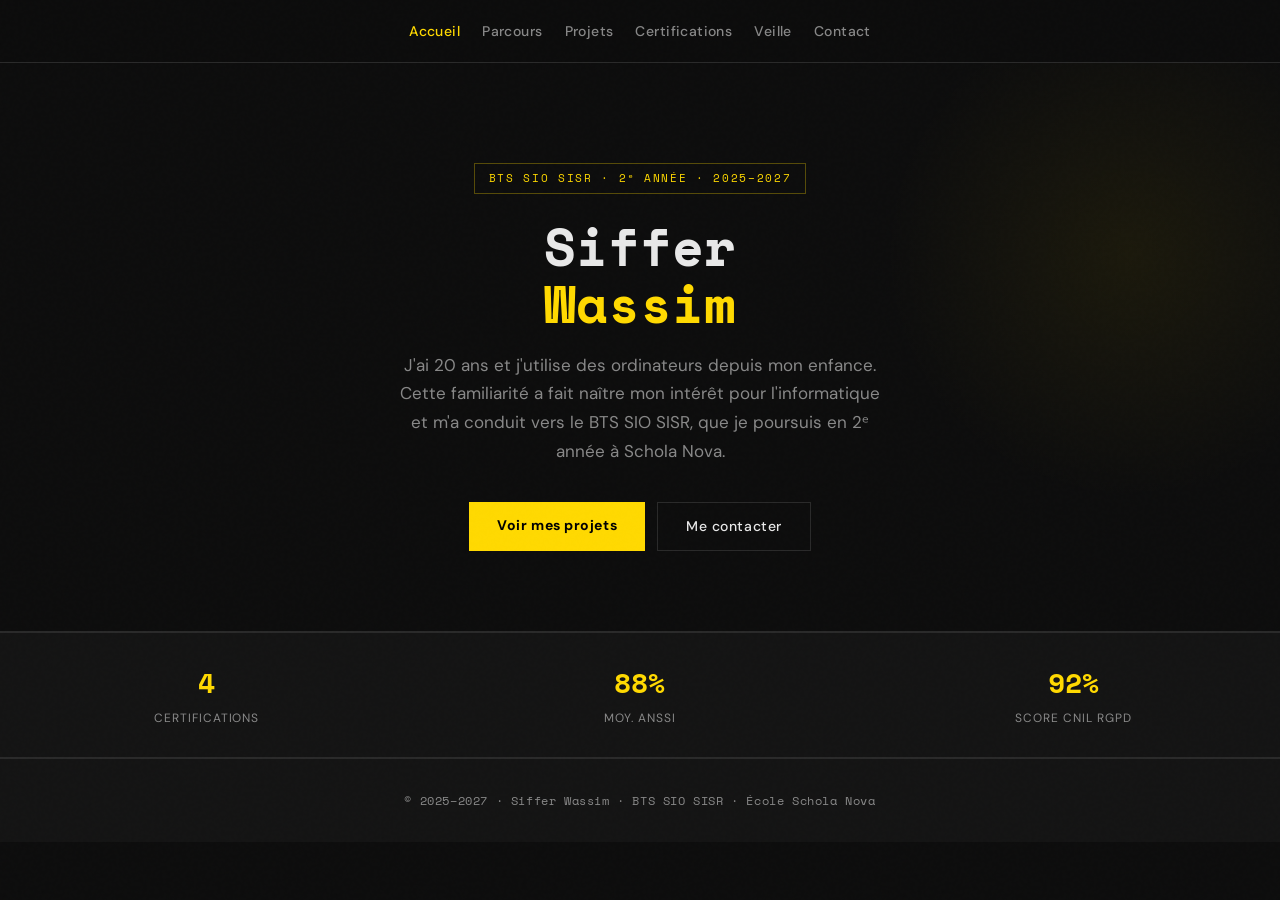
==== commit 0e1bf758: "Add files via upload" ====
--- a/index.html
+++ b/index.html
@@ -3,815 +3,17 @@
 <head>
     <meta charset="UTF-8">
     <meta name="viewport" content="width=device-width, initial-scale=1.0">
-    <title>Wassim Siffer — Portfolio BTS SIO SISR</title>
+    <title>Accueil · Portfolio Wassim Siffer</title>
     <link href="https://fonts.googleapis.com/css2?family=Space+Mono:wght@400;700&family=DM+Sans:wght@300;400;500;600;700&display=swap" rel="stylesheet">
-    <style>
-        :root {
-            --yellow: #FFD900;
-            --yellow-dim: #c9ac00;
-            --black: #0d0d0d;
-            --dark: #141414;
-            --card: #1c1c1c;
-            --card2: #222222;
-            --border: #2a2a2a;
-            --text: #e8e8e8;
-            --muted: #888;
-            --green: #3ddc84;
-        }
-
-        * { margin: 0; padding: 0; box-sizing: border-box; }
-
-        html { scroll-behavior: smooth; }
-
-        body {
-            font-family: 'DM Sans', sans-serif;
-            background-color: var(--black);
-            color: var(--text);
-            line-height: 1.6;
-            overflow-x: hidden;
-        }
-
-        /* ── NOISE TEXTURE OVERLAY ── */
-        body::before {
-            content: '';
-            position: fixed;
-            inset: 0;
-            background-image: url("data:image/svg+xml,%3Csvg viewBox='0 0 256 256' xmlns='http://www.w3.org/2000/svg'%3E%3Cfilter id='noise'%3E%3CfeTurbulence type='fractalNoise' baseFrequency='0.9' numOctaves='4' stitchTiles='stitch'/%3E%3C/filter%3E%3Crect width='100%25' height='100%25' filter='url(%23noise)' opacity='0.03'/%3E%3C/svg%3E");
-            pointer-events: none;
-            z-index: 9999;
-            opacity: 0.4;
-        }
-
-        .container {
-            max-width: 1100px;
-            margin: 0 auto;
-            padding: 0 24px;
-        }
-
-        /* ── HEADER ── */
-        header {
-            background-color: rgba(13,13,13,0.95);
-            backdrop-filter: blur(12px);
-            padding: 18px 0;
-            border-bottom: 1px solid var(--border);
-            position: sticky;
-            top: 0;
-            z-index: 100;
-        }
-
-        nav {
-            display: flex;
-            justify-content: space-between;
-            align-items: center;
-        }
-
-        .logo {
-            font-family: 'Space Mono', monospace;
-            font-size: 15px;
-            font-weight: 700;
-            background-color: var(--yellow);
-            color: #000;
-            padding: 7px 16px;
-            text-decoration: none;
-            letter-spacing: 0.05em;
-        }
-
-        .nav-links {
-            list-style: none;
-            display: flex;
-            gap: 22px;
-            flex-wrap: wrap;
-            justify-content: center;
-        }
-
-        .nav-links a {
-            color: var(--muted);
-            text-decoration: none;
-            font-size: 14px;
-            font-weight: 500;
-            letter-spacing: 0.03em;
-            transition: color 0.2s;
-        }
-
-        .nav-links a:hover { color: var(--yellow); }
-
-        /* ── HERO ── */
-        .hero {
-            padding: 100px 0 80px;
-            position: relative;
-            overflow: hidden;
-        }
-
-        .hero::after {
-            content: '';
-            position: absolute;
-            top: -60px;
-            right: -100px;
-            width: 500px;
-            height: 500px;
-            background: radial-gradient(circle, rgba(255,217,0,0.06) 0%, transparent 70%);
-            pointer-events: none;
-        }
-
-        .hero-inner {
-            display: grid;
-            grid-template-columns: 1fr auto;
-            gap: 40px;
-            align-items: center;
-        }
-
-        .hero-badge {
-            font-family: 'Space Mono', monospace;
-            font-size: 11px;
-            letter-spacing: 0.15em;
-            color: var(--yellow);
-            border: 1px solid rgba(255,217,0,0.3);
-            display: inline-block;
-            padding: 6px 14px;
-            margin-bottom: 24px;
-            text-transform: uppercase;
-        }
-
-        .hero h1 {
-            font-family: 'Space Mono', monospace;
-            font-size: 52px;
-            line-height: 1.1;
-            margin-bottom: 18px;
-            font-weight: 700;
-        }
-
-        .hero h1 .highlight { color: var(--yellow); }
-
-        .hero .subtitle {
-            font-size: 17px;
-            color: var(--muted);
-            margin-bottom: 36px;
-            max-width: 500px;
-            line-height: 1.7;
-        }
-
-        .hero-cta {
-            display: flex;
-            gap: 12px;
-            flex-wrap: wrap;
-        }
-
-        .hero-role {
-            max-width: 640px;
-            margin: 28px auto 0;
-            padding: 20px 24px;
-            border: 1px solid var(--border);
-            background: rgba(28, 28, 28, 0.85);
-            text-align: left;
-        }
-
-        .hero-role h2 {
-            font-family: 'Space Mono', monospace;
-            color: var(--yellow);
-            font-size: 15px;
-            margin-bottom: 8px;
-        }
-
-        .hero-role p {
-            color: var(--muted);
-            font-size: 14px;
-            line-height: 1.7;
-        }
-
-        .mairie-photo { margin: 20px 0 0; }
-        .mairie-photo img {
-            display: block;
-            width: 100%;
-            height: auto;
-            border: 1px solid var(--border);
-        }
-        .mairie-photo figcaption {
-            margin-top: 8px;
-            color: var(--muted);
-            font-size: 12px;
-        }
-
-        .btn-primary {
-            background-color: var(--yellow);
-            color: #000;
-            padding: 12px 28px;
-            text-decoration: none;
-            font-weight: 700;
-            font-size: 14px;
-            letter-spacing: 0.04em;
-            transition: background 0.2s, transform 0.15s;
-            display: inline-block;
-        }
-
-        .btn-primary:hover { background-color: var(--yellow-dim); transform: translateY(-1px); }
-
-        .btn-secondary {
-            border: 1px solid var(--border);
-            color: var(--text);
-            padding: 12px 28px;
-            text-decoration: none;
-            font-weight: 500;
-            font-size: 14px;
-            letter-spacing: 0.04em;
-            transition: border-color 0.2s, color 0.2s;
-            display: inline-block;
-        }
-
-        .btn-secondary:hover { border-color: var(--yellow); color: var(--yellow); }
-
-        /* Hero avatar */
-        .hero-avatar {
-            width: 120px;
-            height: 120px;
-            border: 3px solid var(--yellow);
-            display: flex;
-            align-items: center;
-            justify-content: center;
-            font-size: 56px;
-            background: var(--card);
-            flex-shrink: 0;
-        }
-
-        /* ── STAT BAR ── */
-        .stat-bar {
-            border-top: 1px solid var(--border);
-            border-bottom: 1px solid var(--border);
-            padding: 28px 0;
-            display: grid;
-            grid-template-columns: repeat(4, 1fr);
-            gap: 20px;
-            text-align: center;
-            background: var(--dark);
-        }
-
-        .stat-item {}
-        .stat-number {
-            font-family: 'Space Mono', monospace;
-            font-size: 28px;
-            font-weight: 700;
-            color: var(--yellow);
-        }
-        .stat-label {
-            font-size: 12px;
-            color: var(--muted);
-            letter-spacing: 0.08em;
-            text-transform: uppercase;
-            margin-top: 4px;
-        }
-
-        /* ── SECTIONS ── */
-        section { padding: 80px 0; }
-
-        .section-header {
-            margin-bottom: 48px;
-        }
-
-        .section-eyebrow {
-            font-family: 'Space Mono', monospace;
-            font-size: 11px;
-            letter-spacing: 0.2em;
-            color: var(--yellow);
-            text-transform: uppercase;
-            margin-bottom: 12px;
-        }
-
-        .section-title {
-            font-family: 'Space Mono', monospace;
-            font-size: 32px;
-            font-weight: 700;
-            line-height: 1.2;
-        }
-
-        .section-title span { color: var(--yellow); }
-
-        /* ── TIMELINE ── */
-        .timeline { max-width: 760px; }
-
-        .timeline-item {
-            display: grid;
-            grid-template-columns: 120px 1fr;
-            gap: 32px;
-            padding: 28px 0;
-            border-bottom: 1px solid var(--border);
-            position: relative;
-        }
-
-        .timeline-item:last-child { border-bottom: none; }
-
-        .timeline-year {
-            font-family: 'Space Mono', monospace;
-            font-size: 12px;
-            color: var(--yellow);
-            padding-top: 4px;
-            letter-spacing: 0.05em;
-        }
-
-        .timeline-content h3 {
-            font-size: 20px;
-            font-weight: 600;
-            margin-bottom: 4px;
-        }
-
-        .timeline-content .institution {
-            font-size: 13px;
-            color: var(--yellow);
-            margin-bottom: 10px;
-            font-family: 'Space Mono', monospace;
-            letter-spacing: 0.03em;
-        }
-
-        .timeline-content p { color: #aaa; font-size: 15px; line-height: 1.7; }
-
-        /* ── SKILLS GRID ── */
-        .skills-grid {
-            display: grid;
-            grid-template-columns: repeat(auto-fit, minmax(280px, 1fr));
-            gap: 2px;
-            background: var(--border);
-        }
-
-        .skill-card {
-            background: var(--card);
-            padding: 28px;
-            position: relative;
-            overflow: hidden;
-            transition: background 0.2s;
-        }
-
-        .skill-card::before {
-            content: '';
-            position: absolute;
-            top: 0; left: 0; right: 0;
-            height: 2px;
-            background: var(--yellow);
-            transform: scaleX(0);
-            transform-origin: left;
-            transition: transform 0.3s;
-        }
-
-        .skill-card:hover { background: var(--card2); }
-        .skill-card:hover::before { transform: scaleX(1); }
-
-        .skill-card h3 {
-            font-size: 16px;
-            font-weight: 600;
-            margin-bottom: 10px;
-        }
-
-        .skill-card p {
-            color: #999;
-            font-size: 14px;
-            margin-bottom: 18px;
-            line-height: 1.6;
-        }
-
-        .tags { display: flex; flex-wrap: wrap; gap: 6px; }
-
-        .tag {
-            font-family: 'Space Mono', monospace;
-            background: transparent;
-            color: var(--yellow);
-            padding: 3px 10px;
-            font-size: 11px;
-            border: 1px solid rgba(255,217,0,0.35);
-            letter-spacing: 0.05em;
-        }
-
-        /* ── PROJECT CARDS ── */
-        .projects-grid {
-            display: grid;
-            grid-template-columns: repeat(auto-fill, minmax(320px, 1fr));
-            gap: 2px;
-            background: var(--border);
-        }
-
-        .project-card {
-            background: var(--card);
-            display: flex;
-            flex-direction: column;
-            transition: background 0.2s;
-        }
-
-        .project-card:hover { background: var(--card2); }
-
-        .project-header {
-            padding: 28px 28px 20px;
-            border-bottom: 1px solid var(--border);
-            display: flex;
-            align-items: center;
-            gap: 14px;
-        }
-
-        .project-icon-wrap {
-            width: 44px;
-            height: 44px;
-            background: rgba(255,217,0,0.08);
-            border: 1px solid rgba(255,217,0,0.2);
-            display: flex;
-            align-items: center;
-            justify-content: center;
-            font-size: 22px;
-            flex-shrink: 0;
-        }
-
-        .project-meta {}
-
-        .project-type {
-            font-family: 'Space Mono', monospace;
-            font-size: 10px;
-            letter-spacing: 0.15em;
-            color: var(--muted);
-            text-transform: uppercase;
-            margin-bottom: 3px;
-        }
-
-        .project-header h3 {
-            font-size: 16px;
-            font-weight: 600;
-            line-height: 1.3;
-        }
-
-        .project-body {
-            padding: 24px 28px;
-            flex: 1;
-            display: flex;
-            flex-direction: column;
-            gap: 18px;
-        }
-
-        .project-desc {
-            color: #999;
-            font-size: 14px;
-            line-height: 1.7;
-        }
-
-        .project-steps {}
-
-        .step-title {
-            font-family: 'Space Mono', monospace;
-            font-size: 11px;
-            letter-spacing: 0.1em;
-            color: var(--yellow);
-            text-transform: uppercase;
-            margin-bottom: 0;
-            cursor: pointer;
-            display: flex;
-            align-items: center;
-            justify-content: space-between;
-            padding: 8px 0;
-            border-bottom: 1px solid var(--border);
-            user-select: none;
-        }
-
-        .step-title::after {
-            content: '+';
-            font-size: 16px;
-            font-weight: 700;
-            color: var(--yellow);
-            transition: transform 0.25s;
-            flex-shrink: 0;
-        }
-
-        .step-title.open::after {
-            transform: rotate(45deg);
-        }
-
-        .step-list {
-            list-style: none;
-            padding: 0;
-            max-height: 0;
-            overflow: hidden;
-            transition: max-height 0.35s ease, padding 0.2s;
-        }
-
-        .step-list.open {
-            max-height: 500px;
-            padding-top: 8px;
-        }
-
-        .step-list li {
-            font-size: 13px;
-            color: #aaa;
-            padding: 4px 0 4px 16px;
-            position: relative;
-            line-height: 1.5;
-        }
-
-        .step-list li::before {
-            content: '→';
-            position: absolute;
-            left: 0;
-            color: var(--yellow);
-            font-size: 11px;
-        }
-
-        .project-tech { display: flex; flex-wrap: wrap; gap: 6px; }
-
-        .tech-badge {
-            font-family: 'Space Mono', monospace;
-            background: var(--card2);
-            color: #bbb;
-            padding: 3px 10px;
-            font-size: 10px;
-            border: 1px solid var(--border);
-            letter-spacing: 0.05em;
-        }
-
-        .project-footer {
-            padding: 18px 28px;
-            border-top: 1px solid var(--border);
-            display: flex;
-            align-items: center;
-            justify-content: space-between;
-            gap: 12px;
-        }
-
-        .result-label {
-            font-size: 13px;
-            color: var(--green);
-            font-weight: 500;
-        }
-
-        .pdf-link {
-            font-family: 'Space Mono', monospace;
-            font-size: 11px;
-            color: var(--yellow);
-            text-decoration: none;
-            border: 1px solid rgba(255,217,0,0.4);
-            padding: 6px 14px;
-            letter-spacing: 0.05em;
-            transition: background 0.2s, color 0.2s;
-        }
-
-        .pdf-link:hover { background: var(--yellow); color: #000; }
-
-        /* ── CERTIFICATIONS ── */
-        .certs-grid {
-            display: grid;
-            grid-template-columns: repeat(auto-fill, minmax(260px, 1fr));
-            gap: 2px;
-            background: var(--border);
-        }
-
-        .cert-card {
-            background: var(--card);
-            padding: 32px;
-            display: flex;
-            flex-direction: column;
-            gap: 16px;
-            transition: background 0.2s;
-            position: relative;
-            overflow: hidden;
-        }
-
-        .cert-card::after {
-            content: '';
-            position: absolute;
-            bottom: 0; left: 0; right: 0;
-            height: 2px;
-            background: var(--yellow);
-            transform: scaleX(0);
-            transform-origin: left;
-            transition: transform 0.3s;
-        }
-
-        .cert-card:hover { background: var(--card2); }
-        .cert-card:hover::after { transform: scaleX(1); }
-
-        .cert-issuer {
-            font-family: 'Space Mono', monospace;
-            font-size: 10px;
-            letter-spacing: 0.2em;
-            color: var(--muted);
-            text-transform: uppercase;
-        }
-
-        .cert-card h3 { font-size: 18px; font-weight: 600; }
-
-        .cert-score {
-            font-family: 'Space Mono', monospace;
-            font-size: 32px;
-            font-weight: 700;
-            color: var(--yellow);
-            line-height: 1;
-        }
-
-        .cert-score span {
-            font-size: 14px;
-            color: var(--muted);
-            font-weight: 400;
-        }
-
-        .cert-desc { font-size: 14px; color: #999; line-height: 1.6; }
-
-        .cert-modules { list-style: none; padding: 0; }
-        .cert-modules li {
-            font-size: 13px;
-            color: #aaa;
-            padding: 5px 0 5px 16px;
-            position: relative;
-            border-bottom: 1px solid var(--border);
-        }
-        .cert-modules li:last-child { border-bottom: none; }
-        .cert-modules li::before { content: '▸'; position: absolute; left: 0; color: var(--yellow); }
-
-        .cert-date {
-            font-family: 'Space Mono', monospace;
-            font-size: 11px;
-            color: var(--muted);
-            margin-top: auto;
-        }
-
-        /* ── VEILLE ── */
-        .veille-grid {
-            display: grid;
-            grid-template-columns: repeat(auto-fill, minmax(300px, 1fr));
-            gap: 2px;
-            background: var(--border);
-            margin-bottom: 2px;
-        }
-
-        .veille-card {
-            background: var(--card);
-            padding: 28px;
-            transition: background 0.2s;
-        }
-
-        .veille-card:hover { background: var(--card2); }
-
-        .veille-card h3 {
-            font-size: 16px;
-            font-weight: 600;
-            margin-bottom: 14px;
-            color: var(--text);
-        }
-
-        .veille-card ul { list-style: none; padding: 0; }
-        .veille-card li {
-            font-size: 13px;
-            color: #999;
-            padding: 5px 0 5px 18px;
-            position: relative;
-            line-height: 1.5;
-        }
-        .veille-card li::before { content: '▸'; position: absolute; left: 0; color: var(--yellow); }
-
-        .veille-highlight {
-            background: var(--card);
-            border-left: 3px solid var(--yellow);
-            padding: 20px 24px;
-            margin-top: 2px;
-            font-size: 14px;
-            color: #aaa;
-            line-height: 1.7;
-        }
-
-        .veille-highlight strong { color: var(--text); }
-
-        .sources-row {
-            display: flex;
-            flex-wrap: wrap;
-            gap: 8px;
-            margin-top: 20px;
-        }
-
-        .source-pill {
-            font-family: 'Space Mono', monospace;
-            font-size: 11px;
-            background: var(--card2);
-            color: var(--muted);
-            padding: 6px 14px;
-            border: 1px solid var(--border);
-            letter-spacing: 0.05em;
-        }
-
-        a.source-pill { display: inline-block; text-decoration: none; }
-        a.source-pill:hover { color: var(--yellow); border-color: var(--yellow); }
-
-        /* ── CONTACT ── */
-        .contact-box {
-            background: var(--card);
-            border: 1px solid var(--border);
-            padding: 56px;
-            text-align: center;
-            max-width: 680px;
-            margin: 0 auto;
-            position: relative;
-            overflow: hidden;
-        }
-
-        .contact-box::before {
-            content: '';
-            position: absolute;
-            top: 0; left: 0; right: 0; height: 3px;
-            background: var(--yellow);
-        }
-
-        .contact-box h3 {
-            font-family: 'Space Mono', monospace;
-            font-size: 26px;
-            margin-bottom: 14px;
-        }
-
-        .contact-box p {
-            color: #999;
-            margin-bottom: 36px;
-            font-size: 15px;
-            line-height: 1.7;
-        }
-
-        .contact-btns {
-            display: flex;
-            gap: 12px;
-            justify-content: center;
-            flex-wrap: wrap;
-        }
-
-        /* ── FOOTER ── */
-        footer {
-            background: var(--dark);
-            border-top: 1px solid var(--border);
-            padding: 32px 0;
-            text-align: center;
-        }
-
-        footer p {
-            font-family: 'Space Mono', monospace;
-            font-size: 12px;
-            color: var(--muted);
-            letter-spacing: 0.05em;
-        }
-
-        /* ── DIVIDER ── */
-        .divider {
-            height: 1px;
-            background: var(--border);
-            margin: 0;
-        }
-
-        /* ── HIGHLIGHT BOX ── */
-        .highlight-box {
-            background: rgba(255,217,0,0.05);
-            border: 1px solid rgba(255,217,0,0.2);
-            padding: 16px 20px;
-            font-size: 14px;
-            color: var(--yellow);
-            margin-top: 8px;
-            font-weight: 500;
-        }
-
-        /* ── FEATURED PROJECT ── */
-        .featured-badge {
-            font-family: 'Space Mono', monospace;
-            font-size: 10px;
-            background: var(--yellow);
-            color: #000;
-            padding: 3px 10px;
-            letter-spacing: 0.1em;
-            text-transform: uppercase;
-        }
-
-        /* ── RESPONSIVE ── */
-        @media (max-width: 768px) {
-            .hero h1 { font-size: 34px; }
-            .hero-inner { grid-template-columns: 1fr; }
-            .hero-avatar { display: none; }
-            .stat-bar { grid-template-columns: repeat(2, 1fr); }
-            .timeline-item { grid-template-columns: 1fr; gap: 8px; }
-            .contact-box { padding: 32px 24px; }
-            .nav-links { gap: 12px; font-size: 13px; flex-wrap: wrap; justify-content: center; }
-        }
-
-        /* ── ANIMATIONS ── */
-        @keyframes fadeUp {
-            from { opacity: 0; transform: translateY(20px); }
-            to { opacity: 1; transform: translateY(0); }
-        }
-
-        .hero > * { animation: fadeUp 0.6s ease both; }
-        .hero .hero-badge { animation-delay: 0.1s; }
-        .hero h1 { animation-delay: 0.2s; }
-        .hero .subtitle { animation-delay: 0.3s; }
-        .hero .hero-cta { animation-delay: 0.4s; }
-    </style>
+    <link rel="stylesheet" href="style.css">
 </head>
 <body>
-
     <header>
         <nav class="container" style="justify-content: center;">
-            <ul class="nav-links">
-                <li><a href="#accueil">Accueil</a></li>
-                <li><a href="#epreuves">Épreuves</a></li>
-                <li><a href="#atelier-pro">Atelier pro</a></li>
-                <li><a href="#veille">Veille tech / juridique</a></li>
-                <li><a href="#contact">Contact</a></li>
-            </ul>
+            <ul class="nav-links"><li><a href="index.html" aria-current="page">Accueil</a></li><li><a href="parcours.html">Parcours</a></li><li><a href="projets.html">Projets</a></li><li><a href="certifications.html">Certifications</a></li><li><a href="veille.html">Veille</a></li><li><a href="contact.html">Contact</a></li></ul>
         </nav>
     </header>
-
     <main>
-
-        <!-- ── HERO ── -->
         <section class="hero" id="accueil">
             <div class="container">
                 <div style="text-align: center; max-width: 700px; margin: 0 auto;">
@@ -819,15 +21,16 @@
                     <h1>Siffer<br><span class="highlight">Wassim</span></h1>
                     <p class="subtitle" style="margin: 0 auto 36px;">J'ai 20 ans et j'utilise des ordinateurs depuis mon enfance. Cette familiarité a fait naître mon intérêt pour l'informatique et m'a conduit vers le BTS SIO SISR, que je poursuis en 2ᵉ année à Schola Nova.</p>
                     <div class="hero-cta" style="justify-content: center;">
-                        <a href="#atelier-pro" class="btn-primary">Voir mes projets</a>
-                        <a href="#contact" class="btn-secondary">Me contacter</a>
+                        <a href="projets.html#atelier-pro" class="btn-primary">Voir mes projets</a>
+                        <a href="contact.html" class="btn-secondary">Me contacter</a>
                     </div>
                 </div>
             </div>
         </section>
 
-        <!-- ── STAT BAR ── -->
-        <div class="stat-bar" style="grid-template-columns: repeat(3, 1fr);">
+        <div class="divider"></div>
+
+<div class="stat-bar" style="grid-template-columns: repeat(3, 1fr);">
             <div class="stat-item">
                 <div class="stat-number">4</div>
                 <div class="stat-label">Certifications</div>
@@ -841,565 +44,12 @@
                 <div class="stat-label">Score CNIL RGPD</div>
             </div>
         </div>
-
-        <!-- ── PARCOURS ── -->
-        <section id="parcours">
-            <div class="container">
-                <div class="section-header">
-                    <div class="section-eyebrow">Accueil · Présentation</div>
-                    <h2 class="section-title">Mon <span>parcours</span></h2>
-                </div>
-                <div class="timeline">
-                    <div class="timeline-item">
-                        <div class="timeline-year">2022 — 2025</div>
-                        <div class="timeline-content">
-                            <h3>Baccalauréat Technologique STI2D</h3>
-                            <div class="institution">Lycée Paul Éluard · Obtenu</div>
-                            <p>Spécialité ITEC (Innovations Technologiques et Éco-conception), avec des enseignements en conception technologique, électronique et systèmes embarqués.</p>
-                        </div>
-                    </div>
-                    <div class="timeline-item">
-                        <div class="timeline-year">2025 — 2026</div>
-                        <div class="timeline-content">
-                            <h3>BTS SIO — Option SISR · 1ʳᵉ année</h3>
-                            <div class="institution">IPSSI</div>
-                            <p>En première année, j'ai acquis les bases du support aux utilisateurs, des systèmes, des réseaux et de la cybersécurité. J'ai mis ces notions en pratique avec Active Directory, GLPI, Linux, la virtualisation et des travaux réseau sur Cisco Packet Tracer.</p>
-                        </div>
-                    </div>
-                    <div class="timeline-item">
-                        <div class="timeline-year">Mai — juin 2026</div>
-                        <div class="timeline-content">
-                            <h3>Stage d'un mois — Technicien support IT</h3>
-                            <div class="institution">Servier · Suresnes</div>
-                            <p>Servier est un groupe pharmaceutique international indépendant, engagé dans la recherche et le progrès thérapeutique.</p>
-                            <p>Chez Servier, j'ai traité des incidents utilisateurs de niveaux 1 et 2, diagnostiqué et entretenu des postes, participé à la masterisation et au déploiement, et accueilli de nouveaux collaborateurs. J'ai aussi contribué à l'inventaire, à la rédaction de tutoriels et aux interventions en datacenter.</p>
-                        </div>
-                    </div>
-                </div>
-
-                <div class="hero-role">
-                    <h2>Présentation du BTS SIO — option SISR</h2>
-                    <p>Le BTS Services Informatiques aux Organisations prépare à installer, administrer et sécuriser des systèmes et des réseaux, ainsi qu'à assurer l'assistance aux utilisateurs. En option SISR, je me spécialise dans les Solutions d'Infrastructure, Systèmes et Réseaux.</p>
-                </div>
-                <div class="hero-role">
-                    <h2>Mon rôle à la mairie de Saint-Maur</h2>
-                    <p>Au sein de la mairie de Saint-Maur-des-Fossés, qui compte 1 197 employés, mon rôle de technicien support contribue au bon fonctionnement des services municipaux. Je me déplace sur les différents sites, notamment les écoles, pour installer du matériel et faire des vérifications. Au bureau, l'équipe me délègue des tâches comme la configuration de switchs, l'ajout d'équipements dans Zabbix et le paramétrage des téléphones IP avec XIVO. Je participe aussi au remplacement de switchs, à l'installation d'onduleurs et au brassage d'une baie informatique.</p>
-                    <figure class="mairie-photo">
-                        <img src="mairie-saint-maur.jpg" alt="Façade de la mairie de Saint-Maur-des-Fossés">
-                        <figcaption>La mairie de Saint-Maur-des-Fossés, où j'effectue mon alternance.</figcaption>
-                    </figure>
-                </div>
-                <div class="hero-cta" style="margin-top: 24px;">
-                    <a href="CV_Wassim_SIFFER.pdf" class="btn-primary" download="CV_Wassim_SIFFER.pdf">Télécharger mon CV à jour (PDF)</a>
-                </div>
-                <div class="hero-role">
-                    <h2>Mon école — Schola Nova</h2>
-                    <p>Schola Nova est une école sociale et solidaire située à Paris. J'y poursuis ma 2ᵉ année de BTS SIO SISR en alternance en 2026–2027; la formation associe systèmes, réseaux et support aux utilisateurs.</p>
-                </div>
-            </div>
-        </section>
-        <div class="divider"></div>
-
-        <!-- ── CERTIFICATIONS ── -->
-        <section id="certifications">
-            <div class="container">
-                <div class="section-header">
-                    <div class="section-eyebrow">Accueil · Certifications et badges</div>
-                    <h2 class="section-title">Certifications <span>obtenues</span></h2>
-                </div>
-                <div class="certs-grid">
-
-                    <!-- ANSSI -->
-                    <div class="cert-card">
-                        <div class="cert-issuer">ANSSI — SecNumacadémie</div>
-                        <h3>Cybersécurité des SI</h3>
-                        <div class="cert-score">87% <span>/ moyenne</span></div>
-                        <ul class="cert-modules">
-                            <li>Panorama de la SSI — 88%</li>
-                            <li>Sécurité de l'authentification — 90%</li>
-                            <li>Sécurité sur Internet — 86%</li>
-                            <li>Poste de travail & nomadisme — 84%</li>
-                        </ul>
-                        <div class="cert-date">13 novembre 2025</div>
-                    </div>
-
-                    <!-- CNIL RGPD -->
-                    <div class="cert-card">
-                        <div class="cert-issuer">CNIL — L'Atelier RGPD</div>
-                        <h3>RGPD & Données Personnelles</h3>
-                        <div class="cert-score">92% <span>/ évaluation</span></div>
-                        <ul class="cert-modules">
-                            <li>Module 1 : Le RGPD et ses notions clés</li>
-                            <li>Responsabilités des acteurs</li>
-                            <li>Rôle du DPO et outils de conformité</li>
-                            <li>Application en entreprise</li>
-                        </ul>
-                        <div class="cert-date">10 novembre 2025</div>
-                    </div>
-
-                    <!-- Cisco Cybersécurité -->
-                    <div class="cert-card">
-                        <div class="cert-issuer">Cisco Networking Academy</div>
-                        <h3>Introduction to Cybersecurity</h3>
-                        <div class="cert-score">✓ <span>Validé</span></div>
-                        <ul class="cert-modules">
-                            <li>Bases de la sécurité en ligne</li>
-                            <li>Menaces, attaques et vulnérabilités</li>
-                            <li>Protection individuelle et organisationnelle</li>
-                            <li>Carrières en cybersécurité</li>
-                        </ul>
-                        <div class="cert-date">28 janvier 2026</div>
-                    </div>
-
-                    <!-- Cisco Réseau -->
-                    <div class="cert-card">
-                        <div class="cert-issuer">Cisco Networking Academy</div>
-                        <h3>Networking Basics</h3>
-                        <div class="cert-score">✓ <span>Validé</span></div>
-                        <ul class="cert-modules">
-                            <li>Communication réseau, types et protocoles</li>
-                            <li>Ethernet et IPv4</li>
-                            <li>Routeurs et connectivité réseau</li>
-                            <li>Dépannage et configuration Wi-Fi sécurisée</li>
-                        </ul>
-                        <div class="cert-date">26 janvier 2026</div>
-                    </div>
-
-                </div>
-            </div>
-        </section>
-
-        <div class="divider"></div>
-
-        <!-- ── COMPÉTENCES ── -->
-        <section id="epreuves">
-            <div class="container">
-                <div class="section-header">
-                    <div class="section-eyebrow">Épreuve E5</div>
-                    <h2 class="section-title">Tableau de <span>synthèse SISR</span></h2>
-                </div>
-                <div class="hero-cta" style="margin-bottom: 28px;">
-                    <a href="Tableau_Synthese_E5_Wassim.xlsx" class="btn-primary" download="Tableau_Synthese_E5_Wassim.xlsx">Télécharger le tableau E5 (Excel)</a>
-                </div>
-                <div class="skills-grid">
-                    <div class="skill-card">
-                        <h3>Réseaux & Commutation</h3>
-                        <p>Segmentation VLAN, configuration de trunks 802.1Q, routage inter-VLAN (Router-on-a-Stick), NAT/PAT et adressage IPv4.</p>
-                        <div class="tags">
-                            <span class="tag">VLAN</span>
-                            <span class="tag">Trunk 802.1Q</span>
-                            <span class="tag">NAT/PAT</span>
-                            <span class="tag">IPv4</span>
-                        </div>
-                    </div>
-                    <div class="skill-card">
-                        <h3>Administration Système</h3>
-                        <p>Déploiement Active Directory, gestion DNS/DHCP, création d'OU, comptes et groupes, GPO, partages réseau et permissions NTFS.</p>
-                        <div class="tags">
-                            <span class="tag">Active Directory</span>
-                            <span class="tag">Windows Server</span>
-                            <span class="tag">GPO</span>
-                            <span class="tag">NTFS</span>
-                        </div>
-                    </div>
-                    <div class="skill-card">
-                        <h3>Équipements Cisco</h3>
-                        <p>Configuration de switchs et routeurs en CLI (IOS), débogage avec show interfaces trunk / show vlan brief, simulation Packet Tracer.</p>
-                        <div class="tags">
-                            <span class="tag">Cisco IOS</span>
-                            <span class="tag">Packet Tracer</span>
-                            <span class="tag">CLI</span>
-                        </div>
-                    </div>
-                    <div class="skill-card">
-                        <h3>Virtualisation & Support</h3>
-                        <p>Création et gestion de machines virtuelles sous VirtualBox. Gestion de parc informatique et ticketing avec GLPI (profils admin, technicien, self-service).</p>
-                        <div class="tags">
-                            <span class="tag">VirtualBox</span>
-                            <span class="tag">GLPI</span>
-                            <span class="tag">Helpdesk</span>
-                        </div>
-                    </div>
-                    <div class="skill-card">
-                        <h3>Linux</h3>
-                        <p>Navigation en ligne de commande, gestion de l'arborescence, manipulation de fichiers, gestion des droits et permissions sous distributions Linux.</p>
-                        <div class="tags">
-                            <span class="tag">Bash</span>
-                            <span class="tag">Arborescence</span>
-                            <span class="tag">Permissions</span>
-                        </div>
-                    </div>
-                    <div class="skill-card">
-                        <h3>Cybersécurité & RGPD</h3>
-                        <p>Sensibilisation aux menaces (phishing, ransomware, failles réseau), principes SSI (ANSSI), conformité RGPD et protection des données personnelles.</p>
-                        <div class="tags">
-                            <span class="tag">ANSSI</span>
-                            <span class="tag">RGPD</span>
-                            <span class="tag">SSI</span>
-                        </div>
-                    </div>
-                </div>
-            </div>
-        </section>
-
-        <div class="divider"></div>
-
-        <div class="divider"></div>
-
-        <!-- ── ATELIER PROFESSIONNEL ── -->
-        <section id="atelier-pro">
-            <div class="container">
-                <div class="section-header">
-                    <div class="section-eyebrow">Atelier professionnel · Projet BioTech</div>
-                    <h2 class="section-title">Infrastructure <span>BioTech</span></h2>
-                </div>
-                <div class="hero-cta" style="margin-bottom: 28px;">
-                    <a href="./Wassim_Compte_rendu_BIOTECH.pdf" class="btn-primary" download="Wassim_Compte_rendu_BIOTECH.pdf">Télécharger le compte rendu BioTech (PDF)</a>
-                </div>
-                <div class="projects-grid">
-                    <div class="project-card" style="border-top: 2px solid var(--yellow);">
-                        <div class="project-header">
-                            <div class="project-icon-wrap">🌐</div>
-                            <div class="project-meta">
-                                <div class="project-type">Projet BioTech · Partie Réseau</div>
-                                <h3>Conception de l'infrastructure réseau</h3>
-                            </div>
-                        </div>
-                        <div class="project-body">
-                            <p class="project-desc">Conception et déploiement d'une infrastructure réseau pour BioTech sur trois étages : segmentation VLAN, routage inter-VLAN, NAT/PAT, DHCP/DNS et connexion Internet sécurisée.</p>
-                            <div class="project-steps">
-                                <div class="step-title">Étapes clés</div>
-                                <ul class="step-list">
-                                    <li>Création de cinq VLAN pour les RH, le bureau d'études, les visiteurs, le management et les serveurs</li>
-                                    <li>Configuration de trois switchs Cisco en mode access et trunk 802.1Q</li>
-                                    <li>Mise en place du routage inter-VLAN avec Router-on-a-Stick</li>
-                                    <li>Configuration du NAT/PAT pour l'accès Internet</li>
-                                    <li>Déploiement du DHCP avec relais et du DNS intranet</li>
-                                    <li>Validation de la connectivité DHCP, DNS et Internet</li>
-                                </ul>
-                            </div>
-                            <div class="project-tech">
-                                <span class="tech-badge">Cisco Packet Tracer</span>
-                                <span class="tech-badge">VLAN</span>
-                                <span class="tech-badge">Trunk 802.1Q</span>
-                                <span class="tech-badge">NAT/PAT</span>
-                                <span class="tech-badge">DHCP</span>
-                                <span class="tech-badge">DNS</span>
-                            </div>
-                        </div>
-                        <div class="project-footer">
-                            <span class="result-label">✓ Infrastructure réseau opérationnelle</span>
-                        </div>
-                    </div>
-
-                    <div class="project-card">
-                        <div class="project-header">
-                            <div class="project-icon-wrap">🖥️</div>
-                            <div class="project-meta">
-                                <div class="project-type">Projet BioTech · Partie Système</div>
-                                <h3>Administration des systèmes et services</h3>
-                            </div>
-                        </div>
-                        <div class="project-body">
-                            <p class="project-desc">Mise en place de services Windows Server et d'outils de gestion pour centraliser les comptes, sécuriser les accès et suivre le parc informatique de BioTech.</p>
-                            <div class="project-steps">
-                                <div class="step-title">Étapes clés</div>
-                                <ul class="step-list">
-                                    <li>Déploiement d'Active Directory, DNS et DHCP, puis intégration de postes clients au domaine</li>
-                                    <li>Organisation des utilisateurs et des groupes dans des unités adaptées aux services</li>
-                                    <li>Sécurisation des partages avec des droits NTFS et déploiement de lecteurs par GPO</li>
-                                    <li>Intégration de GLPI avec Active Directory/LDAP et inventaire automatisé des postes</li>
-                                    <li>Configuration des habilitations GLPI pour cloisonner l'accès aux équipements par service</li>
-                                </ul>
-                            </div>
-                            <div class="project-tech">
-                                <span class="tech-badge">Windows Server</span>
-                                <span class="tech-badge">Active Directory</span>
-                                <span class="tech-badge">GPO · NTFS</span>
-                                <span class="tech-badge">GLPI · LDAP</span>
-                            </div>
-                        </div>
-                        <div class="project-footer">
-                            <span class="result-label">✓ Comptes, accès et parc centralisés</span>
-                        </div>
-                    </div>
-                </div>
-            </div>
-        </section>
-        <div class="divider"></div>
-
-        <!-- ── TP ── -->
-        <section id="tp">
-            <div class="container">
-                <div class="section-header">
-                    <div class="section-eyebrow">Atelier professionnel · Pratiques</div>
-                    <h2 class="section-title">Travaux <span>pratiques</span></h2>
-                </div>
-                <div class="projects-grid">
-
-                    <!-- GLPI -->
-                    <div class="project-card">
-                        <div class="project-header">
-                            <div class="project-icon-wrap">🎫</div>
-                            <div class="project-meta">
-                                <div class="project-type">TP — Support & Helpdesk</div>
-                                <h3>GLPI — Gestion de Tickets</h3>
-                            </div>
-                        </div>
-                        <div class="project-body">
-                            <p class="project-desc">Maîtrise du cycle complet d'un ticket d'assistance dans GLPI, des profils utilisateurs à la clôture, en passant par l'assignation et la traçabilité matériel.</p>
-                            <div class="project-steps">
-                                <div class="step-title">Workflow complet</div>
-                                <ul class="step-list">
-                                    <li>Création compte utilisateur "Carl Paul" avec profil Self-Service</li>
-                                    <li>Création du ticket côté utilisateur (urgence, description)</li>
-                                    <li>Prise en charge technicien : auto-assignation + association matériel</li>
-                                    <li>Résolution documentée → statut "Résolu" → validation utilisateur</li>
-                                    <li>Clôture définitive du ticket avec historique complet</li>
-                                </ul>
-                            </div>
-                            <div class="project-tech">
-                                <span class="tech-badge">GLPI</span>
-                                <span class="tech-badge">Ticketing</span>
-                                <span class="tech-badge">Inventaire</span>
-                            </div>
-                        </div>
-                        <div class="project-footer">
-                            <span class="result-label">✓ Cycle ticket maîtrisé</span>
-                        </div>
-                    </div>
-
-                    <!-- VLAN de base -->
-                    <div class="project-card">
-                        <div class="project-header">
-                            <div class="project-icon-wrap">🔀</div>
-                            <div class="project-meta">
-                                <div class="project-type">TP — Réseau</div>
-                                <h3>Segmentation VLAN & DHCP/DNS</h3>
-                            </div>
-                        </div>
-                        <div class="project-body">
-                            <p class="project-desc">Conception d'un réseau segmenté (3 VLANs : Administration, Production, Invités) avec attribution automatique d'adresses IP et résolution de noms.</p>
-                            <div class="project-steps">
-                                <div class="step-title">Compétences pratiquées</div>
-                                <ul class="step-list">
-                                    <li>Création et attribution de VLANs sur switch</li>
-                                    <li>Ports en mode Access et Trunk</li>
-                                    <li>Serveur DHCP avec plages d'adresses définies</li>
-                                    <li>Résolution de noms opérationnelle</li>
-                                </ul>
-                            </div>
-                            <div class="project-tech">
-                                <span class="tech-badge">VLAN</span>
-                                <span class="tech-badge">DHCP</span>
-                                <span class="tech-badge">DNS</span>
-                                <span class="tech-badge">Packet Tracer</span>
-                            </div>
-                        </div>
-                        <div class="project-footer">
-                            <span class="result-label">✓ Réseau fonctionnel</span>
-                        </div>
-                    </div>
-
-                    <!-- VirtualBox / Linux -->
-                    <div class="project-card">
-                        <div class="project-header">
-                            <div class="project-icon-wrap">🐧</div>
-                            <div class="project-meta">
-                                <div class="project-type">TP — Virtualisation & Système</div>
-                                <h3>VirtualBox & Linux</h3>
-                            </div>
-                        </div>
-                        <div class="project-body">
-                            <p class="project-desc">Déploiement de machines virtuelles sous VirtualBox pour tester différents OS et configurations réseau. Prise en main de Linux en ligne de commande.</p>
-                            <div class="project-steps">
-                                <div class="step-title">Compétences pratiquées</div>
-                                <ul class="step-list">
-                                    <li>Installation et configuration de VMs (RAM, stockage, réseau)</li>
-                                    <li>Navigation dans l'arborescence Linux (ls, cd, pwd, mkdir…)</li>
-                                    <li>Gestion des fichiers et des permissions (chmod, chown)</li>
-                                    <li>Isolation des environnements de test</li>
-                                </ul>
-                            </div>
-                            <div class="project-tech">
-                                <span class="tech-badge">VirtualBox</span>
-                                <span class="tech-badge">Linux</span>
-                                <span class="tech-badge">CLI</span>
-                                <span class="tech-badge">Bash</span>
-                            </div>
-                        </div>
-                        <div class="project-footer">
-                            <span class="result-label">✓ Environnements opérationnels</span>
-                        </div>
-                    </div>
-
-                </div>
-            </div>
-        </section>
-
-        <div class="divider"></div>
-
-        <div class="divider"></div>
-
-        <!-- ── VEILLE TECHNOLOGIQUE ── -->
-        <section id="veille">
-            <div class="container">
-                <div class="section-header">
-                    <div class="section-eyebrow">Veille technologique et juridique · Mise à jour octobre 2026</div>
-                    <h2 class="section-title">L'hameçonnage <span>en 2025–2026</span></h2>
-                </div>
-                <div class="tags" aria-label="Thèmes de la veille phishing">
-                    <span class="tag">RGPD / CNIL</span><span class="tag">Cybersécurité</span>
-                </div>
-                <div class="veille-grid">
-                    <div class="veille-card">
-                        <h3>🎣 Comprendre l'hameçonnage</h3>
-                        <ul>
-                            <li>Une personne malveillante se fait passer pour un organisme, une entreprise ou un contact connu.</li>
-                            <li>Le message pousse à cliquer, répondre, appeler un faux numéro ou saisir des informations sur un faux site.</li>
-                            <li>Les objectifs sont souvent le vol de données, la récupération d'identifiants ou la prise de contrôle d'un compte.</li>
-                        </ul>
-                    </div>
-                    <div class="veille-card">
-                        <h3>📊 Chiffres clés 2025</h3>
-                        <ul>
-                            <li>L'hameçonnage représente près d'un tiers des assistances de Cybermalveillance.gouv.fr, tous publics confondus.</li>
-                            <li>Les demandes d'assistance liées à l'hameçonnage ont progressé de 70 % par rapport à 2024.</li>
-                            <li>Les campagnes passent par courriel, SMS, appels audio et messageries; les messages sont de plus en plus variés et personnalisés.</li>
-                        </ul>
-                    </div>
-                    <div class="veille-card">
-                        <h3>📱 Alerte récente : faux votes sur WhatsApp</h3>
-                        <ul>
-                            <li>Une personne reçoit d'un contact un lien pour voter à un faux concours.</li>
-                            <li>La fausse page demande son numéro puis un code de validation WhatsApp.</li>
-                            <li>Le code permet en réalité à l'escroc d'ajouter un appareil et de prendre le contrôle du compte.</li>
-                            <li>Le compte piraté sert ensuite à diffuser l'arnaque aux contacts de la victime.</li>
-                        </ul>
-                    </div>
-                    <div class="veille-card">
-                        <h3>⚙️ Comment l'attaque se propage</h3>
-                        <ul>
-                            <li>Un compte ou des données personnelles déjà compromis rendent le message plus crédible.</li>
-                            <li>Les escrocs personnalisent les messages et usurpent des marques, administrations ou proches.</li>
-                            <li>Les comptes piratés relaient ensuite les liens frauduleux vers de nouvelles victimes.</li>
-                            <li>Les données volées peuvent alimenter d'autres arnaques, dont les faux conseillers bancaires.</li>
-                        </ul>
-                    </div>
-                    <div class="veille-card">
-                        <h3>🛡️ Réflexes de protection</h3>
-                        <ul>
-                            <li>Ne jamais saisir ni transmettre un code de validation reçu par SMS ou dans une application.</li>
-                            <li>Vérifier une demande urgente en contactant la personne ou l'organisme par un autre canal.</li>
-                            <li>Ne pas ouvrir un lien inattendu; aller soi-même sur le site ou l'application officielle.</li>
-                            <li>Activer la vérification en deux étapes et contrôler régulièrement les appareils connectés.</li>
-                            <li>En cas de compte compromis, prévenir ses contacts et retirer tout appareil inconnu.</li>
-                        </ul>
-                    </div>
-                    <div class="veille-card">
-                        <h3>🏢 Enjeux pour les organisations</h3>
-                        <ul>
-                            <li>En 2025, l'ANSSI a traité 3 586 événements de sécurité en France.</li>
-                            <li>Les ministères et collectivités territoriales font partie des secteurs particulièrement visés.</li>
-                            <li>Un compte compromis peut exposer des données, faciliter des fraudes et servir de point d'entrée au système d'information.</li>
-                            <li>La sensibilisation, le signalement rapide et la protection des comptes réduisent les risques de propagation.</li>
-                        </ul>
-                    </div>
-                </div>
-                <div class="veille-highlight">
-                    <strong>Alerte du 27 octobre 2026 :</strong> Cybermalveillance.gouv.fr signale une campagne de faux votes diffusée sur WhatsApp. Ne communique jamais le code qui permet de lier un nouvel appareil à ton compte, même si la demande semble venir d'un proche.
-                </div>
-                <div class="sources-row">
-                    <a class="source-pill" href="https://www.cybermalveillance.gouv.fr/tous-nos-contenus/actualites/hameconnage-phishing-ra26" target="_blank" rel="noopener">Bilan phishing 2025 · Cybermalveillance</a>
-                    <a class="source-pill" href="https://www.cybermalveillance.gouv.fr/tous-nos-contenus/actualites/vigilance-faux-vote-whatsapp" target="_blank" rel="noopener">Alerte WhatsApp · 27/10/2026</a>
-                    <a class="source-pill" href="https://www.cybermalveillance.gouv.fr/tous-nos-contenus/actualites/rapport-activite-2025" target="_blank" rel="noopener">Rapport d'activité 2025 · Cybermalveillance</a>
-                    <a class="source-pill" href="https://cyber.gouv.fr/actualites/panorama-de-la-cybermenace-2025/" target="_blank" rel="noopener">Panorama cyber 2025 · ANSSI</a>
-                </div>
-            </div>
-        </section>
-        <div class="divider"></div>
-
-        <!-- ── CONTACT ── -->
-        <section id="contact">
-            <div class="container">
-                <div class="section-header" style="text-align:center;">
-                    <div class="section-eyebrow">Contact</div>
-                    <h2 class="section-title">Restons en <span>contact</span></h2>
-                </div>
-                <div class="contact-box">
-                    <h3>Échangeons</h3>
-                    <p>Actuellement en 2ᵉ année de BTS SIO SISR à Schola Nova et alternant technicien support à la mairie de Saint-Maur, je développe mes compétences en support informatique, systèmes et réseaux.</p>
-                    <div class="contact-btns">
-                        <a href="mailto:w.siffer@outlook.fr" class="btn-primary">✉ w.siffer@outlook.fr</a>
-                        <a href="tel:+33752062527" class="btn-secondary">☎ 07 52 06 25 27</a>
-                        <a href="https://www.linkedin.com/in/wassim-siffer-3b3700348/" target="_blank" class="btn-secondary">LinkedIn →</a>
-                    </div>
-                </div>
-            </div>
-        </section>
-
     </main>
-
     <footer>
         <div class="container">
             <p>© 2025–2027 · Siffer Wassim · BTS SIO SISR · École Schola Nova</p>
         </div>
     </footer>
-
-    <script>
-    // Smooth scroll
-    document.querySelectorAll('a[href^="#"]').forEach(anchor => {
-        anchor.addEventListener('click', event => {
-            const target = document.querySelector(anchor.getAttribute('href'));
-            if (target) {
-                event.preventDefault();
-                target.scrollIntoView({ behavior: 'smooth', block: 'start' });
-            }
-        });
-    });
-
-    // Accordéons des processus de projet
-    document.querySelectorAll('.step-title').forEach(title => {
-        const list = title.parentElement.querySelector('.step-list');
-        if (!list) return;
-        title.setAttribute('role', 'button');
-        title.setAttribute('tabindex', '0');
-        title.setAttribute('aria-expanded', 'false');
-
-        const toggle = () => {
-            const isOpen = title.classList.toggle('open');
-            list.classList.toggle('open', isOpen);
-            title.setAttribute('aria-expanded', String(isOpen));
-            list.style.maxHeight = isOpen ? `${list.scrollHeight}px` : '0px';
-        };
-        title.addEventListener('click', toggle);
-        title.addEventListener('keydown', event => {
-            if (event.key === 'Enter' || event.key === ' ') {
-                event.preventDefault();
-                toggle();
-            }
-        });
-    });
-
-    // Mise en évidence de la rubrique visible dans le menu
-    const sections = document.querySelectorAll('section[id]');
-    const navLinks = document.querySelectorAll('.nav-links a');
-    if ('IntersectionObserver' in window) {
-        const observer = new IntersectionObserver(entries => {
-            entries.forEach(entry => {
-                if (!entry.isIntersecting) return;
-                navLinks.forEach(link => {
-                    link.style.color = link.getAttribute('href') === `#${entry.target.id}`
-                        ? 'var(--yellow)' : '';
-                });
-            });
-        }, { threshold: 0.25 });
-        sections.forEach(section => observer.observe(section));
-    }
-</script>
+    <script defer src="script.js"></script>
 </body>
 </html>
-
-
-
-
--- a/style.css
+++ b/style.css
@@ -0,0 +1,789 @@
+:root {
+            --yellow: #FFD900;
+            --yellow-dim: #c9ac00;
+            --black: #0d0d0d;
+            --dark: #141414;
+            --card: #1c1c1c;
+            --card2: #222222;
+            --border: #2a2a2a;
+            --text: #e8e8e8;
+            --muted: #888;
+            --green: #3ddc84;
+        }
+
+        * { margin: 0; padding: 0; box-sizing: border-box; }
+
+        html { scroll-behavior: smooth; }
+
+        body {
+            font-family: 'DM Sans', sans-serif;
+            background-color: var(--black);
+            color: var(--text);
+            line-height: 1.6;
+            overflow-x: hidden;
+        }
+
+        /* ── NOISE TEXTURE OVERLAY ── */
+        body::before {
+            content: '';
+            position: fixed;
+            inset: 0;
+            background-image: url("data:image/svg+xml,%3Csvg viewBox='0 0 256 256' xmlns='http://www.w3.org/2000/svg'%3E%3Cfilter id='noise'%3E%3CfeTurbulence type='fractalNoise' baseFrequency='0.9' numOctaves='4' stitchTiles='stitch'/%3E%3C/filter%3E%3Crect width='100%25' height='100%25' filter='url(%23noise)' opacity='0.03'/%3E%3C/svg%3E");
+            pointer-events: none;
+            z-index: 9999;
+            opacity: 0.4;
+        }
+
+        .container {
+            max-width: 1100px;
+            margin: 0 auto;
+            padding: 0 24px;
+        }
+
+        /* ── HEADER ── */
+        header {
+            background-color: rgba(13,13,13,0.95);
+            backdrop-filter: blur(12px);
+            padding: 18px 0;
+            border-bottom: 1px solid var(--border);
+            position: sticky;
+            top: 0;
+            z-index: 100;
+        }
+
+        nav {
+            display: flex;
+            justify-content: space-between;
+            align-items: center;
+        }
+
+        .logo {
+            font-family: 'Space Mono', monospace;
+            font-size: 15px;
+            font-weight: 700;
+            background-color: var(--yellow);
+            color: #000;
+            padding: 7px 16px;
+            text-decoration: none;
+            letter-spacing: 0.05em;
+        }
+
+        .nav-links {
+            list-style: none;
+            display: flex;
+            gap: 22px;
+            flex-wrap: wrap;
+            justify-content: center;
+        }
+
+        .nav-links a {
+            color: var(--muted);
+            text-decoration: none;
+            font-size: 14px;
+            font-weight: 500;
+            letter-spacing: 0.03em;
+            transition: color 0.2s;
+        }
+
+        .nav-links a:hover { color: var(--yellow); }
+
+        /* ── HERO ── */
+        .hero {
+            padding: 100px 0 80px;
+            position: relative;
+            overflow: hidden;
+        }
+
+        .hero::after {
+            content: '';
+            position: absolute;
+            top: -60px;
+            right: -100px;
+            width: 500px;
+            height: 500px;
+            background: radial-gradient(circle, rgba(255,217,0,0.06) 0%, transparent 70%);
+            pointer-events: none;
+        }
+
+        .hero-inner {
+            display: grid;
+            grid-template-columns: 1fr auto;
+            gap: 40px;
+            align-items: center;
+        }
+
+        .hero-badge {
+            font-family: 'Space Mono', monospace;
+            font-size: 11px;
+            letter-spacing: 0.15em;
+            color: var(--yellow);
+            border: 1px solid rgba(255,217,0,0.3);
+            display: inline-block;
+            padding: 6px 14px;
+            margin-bottom: 24px;
+            text-transform: uppercase;
+        }
+
+        .hero h1 {
+            font-family: 'Space Mono', monospace;
+            font-size: 52px;
+            line-height: 1.1;
+            margin-bottom: 18px;
+            font-weight: 700;
+        }
+
+        .hero h1 .highlight { color: var(--yellow); }
+
+        .hero .subtitle {
+            font-size: 17px;
+            color: var(--muted);
+            margin-bottom: 36px;
+            max-width: 500px;
+            line-height: 1.7;
+        }
+
+        .hero-cta {
+            display: flex;
+            gap: 12px;
+            flex-wrap: wrap;
+        }
+
+        .hero-role {
+            max-width: 640px;
+            margin: 28px auto 0;
+            padding: 20px 24px;
+            border: 1px solid var(--border);
+            background: rgba(28, 28, 28, 0.85);
+            text-align: left;
+        }
+
+        .hero-role h2 {
+            font-family: 'Space Mono', monospace;
+            color: var(--yellow);
+            font-size: 15px;
+            margin-bottom: 8px;
+        }
+
+        .hero-role p {
+            color: var(--muted);
+            font-size: 14px;
+            line-height: 1.7;
+        }
+
+        .mairie-photo { margin: 20px 0 0; }
+        .mairie-photo img {
+            display: block;
+            width: 100%;
+            height: auto;
+            border: 1px solid var(--border);
+        }
+        .mairie-photo figcaption {
+            margin-top: 8px;
+            color: var(--muted);
+            font-size: 12px;
+        }
+
+        .btn-primary {
+            background-color: var(--yellow);
+            color: #000;
+            padding: 12px 28px;
+            text-decoration: none;
+            font-weight: 700;
+            font-size: 14px;
+            letter-spacing: 0.04em;
+            transition: background 0.2s, transform 0.15s;
+            display: inline-block;
+        }
+
+        .btn-primary:hover { background-color: var(--yellow-dim); transform: translateY(-1px); }
+
+        .btn-secondary {
+            border: 1px solid var(--border);
+            color: var(--text);
+            padding: 12px 28px;
+            text-decoration: none;
+            font-weight: 500;
+            font-size: 14px;
+            letter-spacing: 0.04em;
+            transition: border-color 0.2s, color 0.2s;
+            display: inline-block;
+        }
+
+        .btn-secondary:hover { border-color: var(--yellow); color: var(--yellow); }
+
+        /* Hero avatar */
+        .hero-avatar {
+            width: 120px;
+            height: 120px;
+            border: 3px solid var(--yellow);
+            display: flex;
+            align-items: center;
+            justify-content: center;
+            font-size: 56px;
+            background: var(--card);
+            flex-shrink: 0;
+        }
+
+        /* ── STAT BAR ── */
+        .stat-bar {
+            border-top: 1px solid var(--border);
+            border-bottom: 1px solid var(--border);
+            padding: 28px 0;
+            display: grid;
+            grid-template-columns: repeat(4, 1fr);
+            gap: 20px;
+            text-align: center;
+            background: var(--dark);
+        }
+
+        .stat-item {}
+        .stat-number {
+            font-family: 'Space Mono', monospace;
+            font-size: 28px;
+            font-weight: 700;
+            color: var(--yellow);
+        }
+        .stat-label {
+            font-size: 12px;
+            color: var(--muted);
+            letter-spacing: 0.08em;
+            text-transform: uppercase;
+            margin-top: 4px;
+        }
+
+        /* ── SECTIONS ── */
+        section { padding: 80px 0; }
+
+        .section-header {
+            margin-bottom: 48px;
+        }
+
+        .section-eyebrow {
+            font-family: 'Space Mono', monospace;
+            font-size: 11px;
+            letter-spacing: 0.2em;
+            color: var(--yellow);
+            text-transform: uppercase;
+            margin-bottom: 12px;
+        }
+
+        .section-title {
+            font-family: 'Space Mono', monospace;
+            font-size: 32px;
+            font-weight: 700;
+            line-height: 1.2;
+        }
+
+        .section-title span { color: var(--yellow); }
+
+        /* ── TIMELINE ── */
+        .timeline { max-width: 760px; }
+
+        .timeline-item {
+            display: grid;
+            grid-template-columns: 120px 1fr;
+            gap: 32px;
+            padding: 28px 0;
+            border-bottom: 1px solid var(--border);
+            position: relative;
+        }
+
+        .timeline-item:last-child { border-bottom: none; }
+
+        .timeline-year {
+            font-family: 'Space Mono', monospace;
+            font-size: 12px;
+            color: var(--yellow);
+            padding-top: 4px;
+            letter-spacing: 0.05em;
+        }
+
+        .timeline-content h3 {
+            font-size: 20px;
+            font-weight: 600;
+            margin-bottom: 4px;
+        }
+
+        .timeline-content .institution {
+            font-size: 13px;
+            color: var(--yellow);
+            margin-bottom: 10px;
+            font-family: 'Space Mono', monospace;
+            letter-spacing: 0.03em;
+        }
+
+        .timeline-content p { color: #aaa; font-size: 15px; line-height: 1.7; }
+
+        /* ── SKILLS GRID ── */
+        .skills-grid {
+            display: grid;
+            grid-template-columns: repeat(auto-fit, minmax(280px, 1fr));
+            gap: 2px;
+            background: var(--border);
+        }
+
+        .skill-card {
+            background: var(--card);
+            padding: 28px;
+            position: relative;
+            overflow: hidden;
+            transition: background 0.2s;
+        }
+
+        .skill-card::before {
+            content: '';
+            position: absolute;
+            top: 0; left: 0; right: 0;
+            height: 2px;
+            background: var(--yellow);
+            transform: scaleX(0);
+            transform-origin: left;
+            transition: transform 0.3s;
+        }
+
+        .skill-card:hover { background: var(--card2); }
+        .skill-card:hover::before { transform: scaleX(1); }
+
+        .skill-card h3 {
+            font-size: 16px;
+            font-weight: 600;
+            margin-bottom: 10px;
+        }
+
+        .skill-card p {
+            color: #999;
+            font-size: 14px;
+            margin-bottom: 18px;
+            line-height: 1.6;
+        }
+
+        .tags { display: flex; flex-wrap: wrap; gap: 6px; }
+
+        .tag {
+            font-family: 'Space Mono', monospace;
+            background: transparent;
+            color: var(--yellow);
+            padding: 3px 10px;
+            font-size: 11px;
+            border: 1px solid rgba(255,217,0,0.35);
+            letter-spacing: 0.05em;
+        }
+
+        /* ── PROJECT CARDS ── */
+        .projects-grid {
+            display: grid;
+            grid-template-columns: repeat(auto-fill, minmax(320px, 1fr));
+            gap: 2px;
+            background: var(--border);
+        }
+
+        .project-card {
+            background: var(--card);
+            display: flex;
+            flex-direction: column;
+            transition: background 0.2s;
+        }
+
+        .project-card:hover { background: var(--card2); }
+
+        .project-header {
+            padding: 28px 28px 20px;
+            border-bottom: 1px solid var(--border);
+            display: flex;
+            align-items: center;
+            gap: 14px;
+        }
+
+        .project-icon-wrap {
+            width: 44px;
+            height: 44px;
+            background: rgba(255,217,0,0.08);
+            border: 1px solid rgba(255,217,0,0.2);
+            display: flex;
+            align-items: center;
+            justify-content: center;
+            font-size: 22px;
+            flex-shrink: 0;
+        }
+
+        .project-meta {}
+
+        .project-type {
+            font-family: 'Space Mono', monospace;
+            font-size: 10px;
+            letter-spacing: 0.15em;
+            color: var(--muted);
+            text-transform: uppercase;
+            margin-bottom: 3px;
+        }
+
+        .project-header h3 {
+            font-size: 16px;
+            font-weight: 600;
+            line-height: 1.3;
+        }
+
+        .project-body {
+            padding: 24px 28px;
+            flex: 1;
+            display: flex;
+            flex-direction: column;
+            gap: 18px;
+        }
+
+        .project-desc {
+            color: #999;
+            font-size: 14px;
+            line-height: 1.7;
+        }
+
+        .project-steps {}
+
+        .step-title {
+            font-family: 'Space Mono', monospace;
+            font-size: 11px;
+            letter-spacing: 0.1em;
+            color: var(--yellow);
+            text-transform: uppercase;
+            margin-bottom: 0;
+            cursor: pointer;
+            display: flex;
+            align-items: center;
+            justify-content: space-between;
+            padding: 8px 0;
+            border-bottom: 1px solid var(--border);
+            user-select: none;
+        }
+
+        .step-title::after {
+            content: '+';
+            font-size: 16px;
+            font-weight: 700;
+            color: var(--yellow);
+            transition: transform 0.25s;
+            flex-shrink: 0;
+        }
+
+        .step-title.open::after {
+            transform: rotate(45deg);
+        }
+
+        .step-list {
+            list-style: none;
+            padding: 0;
+            max-height: 0;
+            overflow: hidden;
+            transition: max-height 0.35s ease, padding 0.2s;
+        }
+
+        .step-list.open {
+            max-height: 500px;
+            padding-top: 8px;
+        }
+
+        .step-list li {
+            font-size: 13px;
+            color: #aaa;
+            padding: 4px 0 4px 16px;
+            position: relative;
+            line-height: 1.5;
+        }
+
+        .step-list li::before {
+            content: '→';
+            position: absolute;
+            left: 0;
+            color: var(--yellow);
+            font-size: 11px;
+        }
+
+        .project-tech { display: flex; flex-wrap: wrap; gap: 6px; }
+
+        .tech-badge {
+            font-family: 'Space Mono', monospace;
+            background: var(--card2);
+            color: #bbb;
+            padding: 3px 10px;
+            font-size: 10px;
+            border: 1px solid var(--border);
+            letter-spacing: 0.05em;
+        }
+
+        .project-footer {
+            padding: 18px 28px;
+            border-top: 1px solid var(--border);
+            display: flex;
+            align-items: center;
+            justify-content: space-between;
+            gap: 12px;
+        }
+
+        .result-label {
+            font-size: 13px;
+            color: var(--green);
+            font-weight: 500;
+        }
+
+        .pdf-link {
+            font-family: 'Space Mono', monospace;
+            font-size: 11px;
+            color: var(--yellow);
+            text-decoration: none;
+            border: 1px solid rgba(255,217,0,0.4);
+            padding: 6px 14px;
+            letter-spacing: 0.05em;
+            transition: background 0.2s, color 0.2s;
+        }
+
+        .pdf-link:hover { background: var(--yellow); color: #000; }
+
+        /* ── CERTIFICATIONS ── */
+        .certs-grid {
+            display: grid;
+            grid-template-columns: repeat(auto-fill, minmax(260px, 1fr));
+            gap: 2px;
+            background: var(--border);
+        }
+
+        .cert-card {
+            background: var(--card);
+            padding: 32px;
+            display: flex;
+            flex-direction: column;
+            gap: 16px;
+            transition: background 0.2s;
+            position: relative;
+            overflow: hidden;
+        }
+
+        .cert-card::after {
+            content: '';
+            position: absolute;
+            bottom: 0; left: 0; right: 0;
+            height: 2px;
+            background: var(--yellow);
+            transform: scaleX(0);
+            transform-origin: left;
+            transition: transform 0.3s;
+        }
+
+        .cert-card:hover { background: var(--card2); }
+        .cert-card:hover::after { transform: scaleX(1); }
+
+        .cert-issuer {
+            font-family: 'Space Mono', monospace;
+            font-size: 10px;
+            letter-spacing: 0.2em;
+            color: var(--muted);
+            text-transform: uppercase;
+        }
+
+        .cert-card h3 { font-size: 18px; font-weight: 600; }
+
+        .cert-score {
+            font-family: 'Space Mono', monospace;
+            font-size: 32px;
+            font-weight: 700;
+            color: var(--yellow);
+            line-height: 1;
+        }
+
+        .cert-score span {
+            font-size: 14px;
+            color: var(--muted);
+            font-weight: 400;
+        }
+
+        .cert-desc { font-size: 14px; color: #999; line-height: 1.6; }
+
+        .cert-modules { list-style: none; padding: 0; }
+        .cert-modules li {
+            font-size: 13px;
+            color: #aaa;
+            padding: 5px 0 5px 16px;
+            position: relative;
+            border-bottom: 1px solid var(--border);
+        }
+        .cert-modules li:last-child { border-bottom: none; }
+        .cert-modules li::before { content: '▸'; position: absolute; left: 0; color: var(--yellow); }
+
+        .cert-date {
+            font-family: 'Space Mono', monospace;
+            font-size: 11px;
+            color: var(--muted);
+            margin-top: auto;
+        }
+
+        /* ── VEILLE ── */
+        .veille-grid {
+            display: grid;
+            grid-template-columns: repeat(auto-fill, minmax(300px, 1fr));
+            gap: 2px;
+            background: var(--border);
+            margin-bottom: 2px;
+        }
+
+        .veille-card {
+            background: var(--card);
+            padding: 28px;
+            transition: background 0.2s;
+        }
+
+        .veille-card:hover { background: var(--card2); }
+
+        .veille-card h3 {
+            font-size: 16px;
+            font-weight: 600;
+            margin-bottom: 14px;
+            color: var(--text);
+        }
+
+        .veille-card ul { list-style: none; padding: 0; }
+        .veille-card li {
+            font-size: 13px;
+            color: #999;
+            padding: 5px 0 5px 18px;
+            position: relative;
+            line-height: 1.5;
+        }
+        .veille-card li::before { content: '▸'; position: absolute; left: 0; color: var(--yellow); }
+
+        .veille-highlight {
+            background: var(--card);
+            border-left: 3px solid var(--yellow);
+            padding: 20px 24px;
+            margin-top: 2px;
+            font-size: 14px;
+            color: #aaa;
+            line-height: 1.7;
+        }
+
+        .veille-highlight strong { color: var(--text); }
+
+        .sources-row {
+            display: flex;
+            flex-wrap: wrap;
+            gap: 8px;
+            margin-top: 20px;
+        }
+
+        .source-pill {
+            font-family: 'Space Mono', monospace;
+            font-size: 11px;
+            background: var(--card2);
+            color: var(--muted);
+            padding: 6px 14px;
+            border: 1px solid var(--border);
+            letter-spacing: 0.05em;
+        }
+
+        a.source-pill { display: inline-block; text-decoration: none; }
+        a.source-pill:hover { color: var(--yellow); border-color: var(--yellow); }
+
+        /* ── CONTACT ── */
+        .contact-box {
+            background: var(--card);
+            border: 1px solid var(--border);
+            padding: 56px;
+            text-align: center;
+            max-width: 680px;
+            margin: 0 auto;
+            position: relative;
+            overflow: hidden;
+        }
+
+        .contact-box::before {
+            content: '';
+            position: absolute;
+            top: 0; left: 0; right: 0; height: 3px;
+            background: var(--yellow);
+        }
+
+        .contact-box h3 {
+            font-family: 'Space Mono', monospace;
+            font-size: 26px;
+            margin-bottom: 14px;
+        }
+
+        .contact-box p {
+            color: #999;
+            margin-bottom: 36px;
+            font-size: 15px;
+            line-height: 1.7;
+        }
+
+        .contact-btns {
+            display: flex;
+            gap: 12px;
+            justify-content: center;
+            flex-wrap: wrap;
+        }
+
+        /* ── FOOTER ── */
+        footer {
+            background: var(--dark);
+            border-top: 1px solid var(--border);
+            padding: 32px 0;
+            text-align: center;
+        }
+
+        footer p {
+            font-family: 'Space Mono', monospace;
+            font-size: 12px;
+            color: var(--muted);
+            letter-spacing: 0.05em;
+        }
+
+        /* ── DIVIDER ── */
+        .divider {
+            height: 1px;
+            background: var(--border);
+            margin: 0;
+        }
+
+        /* ── HIGHLIGHT BOX ── */
+        .highlight-box {
+            background: rgba(255,217,0,0.05);
+            border: 1px solid rgba(255,217,0,0.2);
+            padding: 16px 20px;
+            font-size: 14px;
+            color: var(--yellow);
+            margin-top: 8px;
+            font-weight: 500;
+        }
+
+        /* ── FEATURED PROJECT ── */
+        .featured-badge {
+            font-family: 'Space Mono', monospace;
+            font-size: 10px;
+            background: var(--yellow);
+            color: #000;
+            padding: 3px 10px;
+            letter-spacing: 0.1em;
+            text-transform: uppercase;
+        }
+
+        /* ── RESPONSIVE ── */
+        @media (max-width: 768px) {
+            .hero h1 { font-size: 34px; }
+            .hero-inner { grid-template-columns: 1fr; }
+            .hero-avatar { display: none; }
+            .stat-bar { grid-template-columns: repeat(2, 1fr); }
+            .timeline-item { grid-template-columns: 1fr; gap: 8px; }
+            .contact-box { padding: 32px 24px; }
+            .nav-links { gap: 12px; font-size: 13px; flex-wrap: wrap; justify-content: center; }
+        }
+
+        /* ── ANIMATIONS ── */
+        @keyframes fadeUp {
+            from { opacity: 0; transform: translateY(20px); }
+            to { opacity: 1; transform: translateY(0); }
+        }
+
+        .hero > * { animation: fadeUp 0.6s ease both; }
+        .hero .hero-badge { animation-delay: 0.1s; }
+        .hero h1 { animation-delay: 0.2s; }
+        .hero .subtitle { animation-delay: 0.3s; }
+        .hero .hero-cta { animation-delay: 0.4s; }
+
+.nav-links a[aria-current='page'] { color: var(--yellow); }
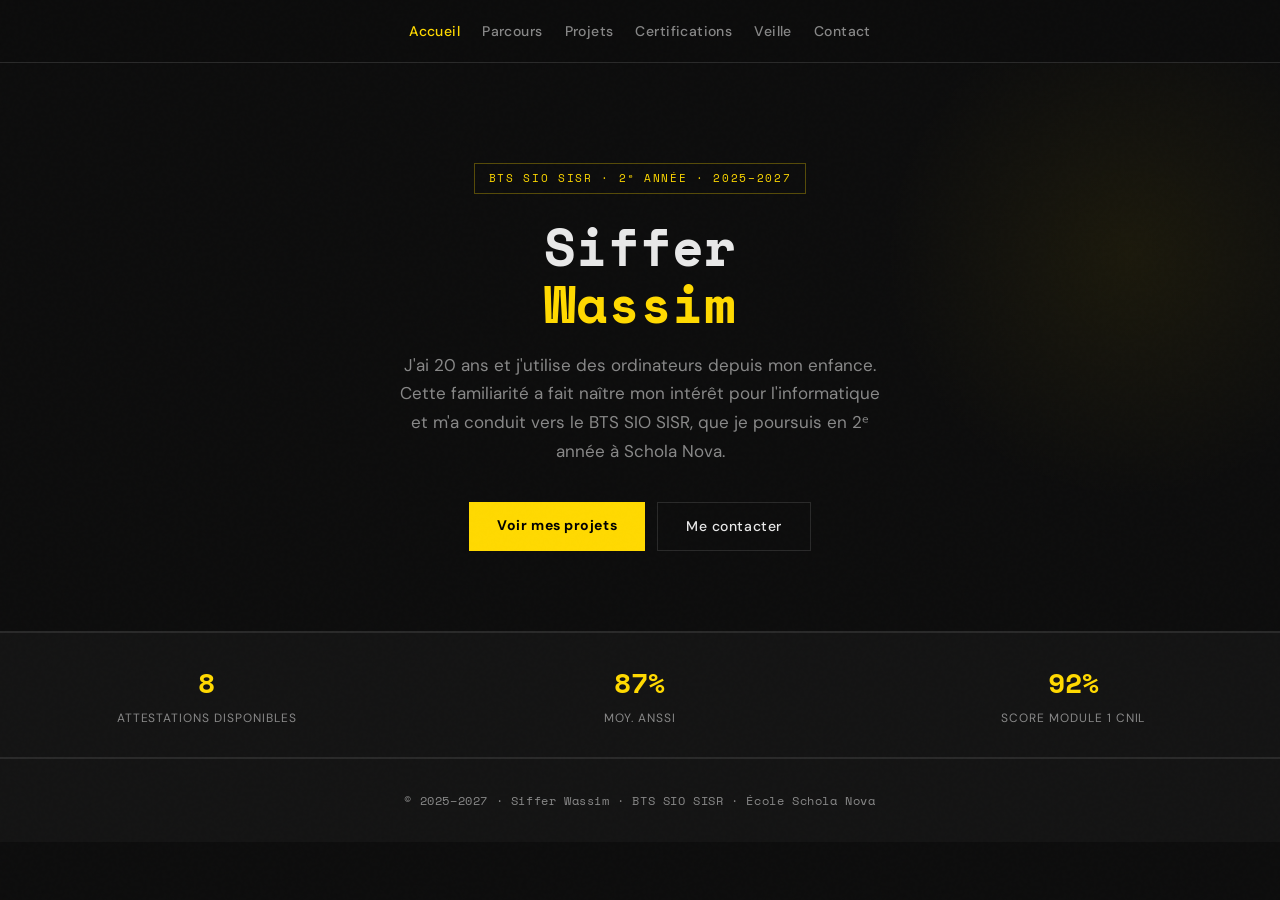
==== commit 50b6c6f2: "Add a 3D visual accent to the portfolio home" ====
--- a/index.html
+++ b/index.html
@@ -5,7 +5,7 @@
     <meta name="viewport" content="width=device-width, initial-scale=1.0">
     <title>Accueil · Portfolio Wassim Siffer</title>
     <link href="https://fonts.googleapis.com/css2?family=Space+Mono:wght@400;700&family=DM+Sans:wght@300;400;500;600;700&display=swap" rel="stylesheet">
-    <link rel="stylesheet" href="style.css">
+    <link rel="stylesheet" href="styles/style.css">
 </head>
 <body>
     <header>
@@ -15,6 +15,13 @@
     </header>
     <main>
         <section class="hero" id="accueil">
+            <div class="hero-orbit" aria-hidden="true">
+                <span class="orbit-ring orbit-ring-a"></span>
+                <span class="orbit-ring orbit-ring-b"></span>
+                <span class="orbit-ring orbit-ring-c"></span>
+                <span class="orbit-core"></span>
+                <span class="orbit-node"></span>
+            </div>
             <div class="container">
                 <div style="text-align: center; max-width: 700px; margin: 0 auto;">
                     <div class="hero-badge">BTS SIO SISR · 2ᵉ année · 2025–2027</div>
@@ -32,16 +39,16 @@
 
 <div class="stat-bar" style="grid-template-columns: repeat(3, 1fr);">
             <div class="stat-item">
-                <div class="stat-number">4</div>
-                <div class="stat-label">Certifications</div>
+                <div class="stat-number">8</div>
+                <div class="stat-label">Attestations disponibles</div>
             </div>
             <div class="stat-item">
-                <div class="stat-number">88%</div>
+                <div class="stat-number">87%</div>
                 <div class="stat-label">Moy. ANSSI</div>
             </div>
             <div class="stat-item">
                 <div class="stat-number">92%</div>
-                <div class="stat-label">Score CNIL RGPD</div>
+                <div class="stat-label">Score module 1 CNIL</div>
             </div>
         </div>
     </main>
@@ -50,6 +57,8 @@
             <p>© 2025–2027 · Siffer Wassim · BTS SIO SISR · École Schola Nova</p>
         </div>
     </footer>
-    <script defer src="script.js"></script>
+    <script defer src="scripts/script.js"></script>
 </body>
 </html>
+
+
--- a/styles/style.css
+++ b/styles/style.css
@@ -0,0 +1,963 @@
+:root {
+            --yellow: #FFD900;
+            --yellow-dim: #c9ac00;
+            --black: #0d0d0d;
+            --dark: #141414;
+            --card: #1c1c1c;
+            --card2: #222222;
+            --border: #2a2a2a;
+            --text: #e8e8e8;
+            --muted: #888;
+            --green: #3ddc84;
+        }
+
+        * { margin: 0; padding: 0; box-sizing: border-box; }
+
+        html { scroll-behavior: smooth; }
+
+        body {
+            font-family: 'DM Sans', sans-serif;
+            background-color: var(--black);
+            color: var(--text);
+            line-height: 1.6;
+            overflow-x: hidden;
+        }
+
+        /* ── NOISE TEXTURE OVERLAY ── */
+        body::before {
+            content: '';
+            position: fixed;
+            inset: 0;
+            background-image: url("data:image/svg+xml,%3Csvg viewBox='0 0 256 256' xmlns='http://www.w3.org/2000/svg'%3E%3Cfilter id='noise'%3E%3CfeTurbulence type='fractalNoise' baseFrequency='0.9' numOctaves='4' stitchTiles='stitch'/%3E%3C/filter%3E%3Crect width='100%25' height='100%25' filter='url(%23noise)' opacity='0.03'/%3E%3C/svg%3E");
+            pointer-events: none;
+            z-index: 9999;
+            opacity: 0.4;
+        }
+
+        .container {
+            max-width: 1100px;
+            margin: 0 auto;
+            padding: 0 24px;
+        }
+
+        /* ── HEADER ── */
+        header {
+            background-color: rgba(13,13,13,0.95);
+            backdrop-filter: blur(12px);
+            padding: 18px 0;
+            border-bottom: 1px solid var(--border);
+            position: sticky;
+            top: 0;
+            z-index: 100;
+        }
+
+        nav {
+            display: flex;
+            justify-content: space-between;
+            align-items: center;
+        }
+
+        .logo {
+            font-family: 'Space Mono', monospace;
+            font-size: 15px;
+            font-weight: 700;
+            background-color: var(--yellow);
+            color: #000;
+            padding: 7px 16px;
+            text-decoration: none;
+            letter-spacing: 0.05em;
+        }
+
+        .nav-links {
+            list-style: none;
+            display: flex;
+            gap: 22px;
+            flex-wrap: wrap;
+            justify-content: center;
+        }
+
+        .nav-links a {
+            color: var(--muted);
+            text-decoration: none;
+            font-size: 14px;
+            font-weight: 500;
+            letter-spacing: 0.03em;
+            transition: color 0.2s;
+        }
+
+        .nav-links a:hover { color: var(--yellow); }
+
+        /* ── HERO ── */
+        .hero {
+            padding: 100px 0 80px;
+            position: relative;
+            overflow: hidden;
+        }
+
+        .hero::after {
+            content: '';
+            position: absolute;
+            top: -60px;
+            right: -100px;
+            width: 500px;
+            height: 500px;
+            background: radial-gradient(circle, rgba(255,217,0,0.06) 0%, transparent 70%);
+            pointer-events: none;
+        }
+
+        .hero-inner {
+            display: grid;
+            grid-template-columns: 1fr auto;
+            gap: 40px;
+            align-items: center;
+        }
+
+        .hero-badge {
+            font-family: 'Space Mono', monospace;
+            font-size: 11px;
+            letter-spacing: 0.15em;
+            color: var(--yellow);
+            border: 1px solid rgba(255,217,0,0.3);
+            display: inline-block;
+            padding: 6px 14px;
+            margin-bottom: 24px;
+            text-transform: uppercase;
+        }
+
+        .hero h1 {
+            font-family: 'Space Mono', monospace;
+            font-size: 52px;
+            line-height: 1.1;
+            margin-bottom: 18px;
+            font-weight: 700;
+        }
+
+        .hero h1 .highlight { color: var(--yellow); }
+
+        .hero .subtitle {
+            font-size: 17px;
+            color: var(--muted);
+            margin-bottom: 36px;
+            max-width: 500px;
+            line-height: 1.7;
+        }
+
+        .hero-cta {
+            display: flex;
+            gap: 12px;
+            flex-wrap: wrap;
+        }
+
+        .hero-role {
+            max-width: 640px;
+            margin: 28px auto 0;
+            padding: 20px 24px;
+            border: 1px solid var(--border);
+            background: rgba(28, 28, 28, 0.85);
+            text-align: left;
+        }
+
+        .hero-role h2 {
+            font-family: 'Space Mono', monospace;
+            color: var(--yellow);
+            font-size: 15px;
+            margin-bottom: 8px;
+        }
+
+        .hero-role p {
+            color: var(--muted);
+            font-size: 14px;
+            line-height: 1.7;
+        }
+
+        .mairie-photo { margin: 20px 0 0; }
+        .mairie-photo img {
+            display: block;
+            width: 100%;
+            height: auto;
+            border: 1px solid var(--border);
+        }
+        .mairie-photo figcaption {
+            margin-top: 8px;
+            color: var(--muted);
+            font-size: 12px;
+        }
+
+        .school-logo { margin: 20px 0 0; }
+        .school-logo img {
+            display: block;
+            width: min(100%, 320px);
+            height: auto;
+            padding: 12px;
+            background: #fff;
+            border: 1px solid var(--border);
+        }
+        .school-logo figcaption {
+            margin-top: 8px;
+            color: var(--muted);
+            font-size: 12px;
+        }
+
+        .document-preview {
+            margin: 24px 0 36px;
+            padding: 20px;
+            border: 1px solid var(--border);
+            background: var(--card);
+        }
+        .document-preview h3 {
+            margin-bottom: 8px;
+            font-family: 'Space Mono', monospace;
+            font-size: 16px;
+            color: var(--yellow);
+        }
+        .document-preview-header {
+            display: flex;
+            align-items: center;
+            justify-content: space-between;
+            gap: 16px;
+            margin-bottom: 12px;
+        }
+        .document-preview-header h3 { margin: 0; }
+        .preview-fullscreen {
+            display: inline-grid;
+            place-items: center;
+            flex: 0 0 auto;
+            width: 42px;
+            height: 42px;
+            border: 1px solid var(--border);
+            background: var(--dark);
+            color: var(--yellow);
+            cursor: pointer;
+            transition: background 0.2s, border-color 0.2s, transform 0.15s;
+        }
+        .preview-fullscreen:hover {
+            background: var(--card2);
+            border-color: var(--yellow);
+            transform: translateY(-1px);
+        }
+        .preview-fullscreen:focus-visible {
+            outline: 2px solid var(--yellow);
+            outline-offset: 3px;
+        }
+        .preview-fullscreen svg {
+            width: 20px;
+            height: 20px;
+            fill: none;
+            stroke: currentColor;
+            stroke-width: 2;
+            stroke-linecap: round;
+            stroke-linejoin: round;
+        }
+        .document-preview p {
+            margin-bottom: 14px;
+            color: var(--muted);
+            font-size: 13px;
+        }
+        .document-preview iframe {
+            display: block;
+            width: 100%;
+            border: 1px solid var(--border);
+            background: #fff;
+        }
+        .pdf-preview iframe { height: 760px; }
+        .sheet-preview iframe { height: 720px; }
+        .document-preview:fullscreen {
+            width: 100vw;
+            height: 100vh;
+            max-width: none;
+            margin: 0;
+            padding: 20px;
+            overflow: auto;
+            border: 0;
+            background: var(--black);
+        }
+        .document-preview:fullscreen iframe { height: calc(100vh - 124px); }
+
+        .viewer-page { margin: 0; overflow: hidden; background: var(--black); }
+        .fullpage-viewer {
+            position: fixed;
+            inset: 0;
+            width: 100vw;
+            height: 100vh;
+            border: 0;
+            background: #fff;
+        }
+        .viewer-back {
+            position: fixed;
+            top: 14px;
+            left: 14px;
+            z-index: 10;
+            padding: 10px 14px;
+            background: rgba(255, 217, 0, 0.96);
+            color: #000;
+            font-weight: 700;
+            text-decoration: none;
+        }
+
+        .btn-primary {
+            background-color: var(--yellow);
+            color: #000;
+            padding: 12px 28px;
+            text-decoration: none;
+            font-weight: 700;
+            font-size: 14px;
+            letter-spacing: 0.04em;
+            transition: background 0.2s, transform 0.15s;
+            display: inline-block;
+        }
+
+        .btn-primary:hover { background-color: var(--yellow-dim); transform: translateY(-1px); }
+
+        .report-button-row {
+            display: flex;
+            flex-wrap: wrap;
+            align-items: center;
+            gap: 16px;
+            margin: 24px 0 36px;
+        }
+        @media (max-width: 600px) {
+            .report-button-row { flex-direction: column; align-items: stretch; }
+            .report-button-row .btn-primary { text-align: center; }
+        }
+
+        .btn-secondary {
+            border: 1px solid var(--border);
+            color: var(--text);
+            padding: 12px 28px;
+            text-decoration: none;
+            font-weight: 500;
+            font-size: 14px;
+            letter-spacing: 0.04em;
+            transition: border-color 0.2s, color 0.2s;
+            display: inline-block;
+        }
+
+        .btn-secondary:hover { border-color: var(--yellow); color: var(--yellow); }
+
+        /* Hero avatar */
+        .hero-avatar {
+            width: 120px;
+            height: 120px;
+            border: 3px solid var(--yellow);
+            display: flex;
+            align-items: center;
+            justify-content: center;
+            font-size: 56px;
+            background: var(--card);
+            flex-shrink: 0;
+        }
+
+        /* ── STAT BAR ── */
+        .stat-bar {
+            border-top: 1px solid var(--border);
+            border-bottom: 1px solid var(--border);
+            padding: 28px 0;
+            display: grid;
+            grid-template-columns: repeat(4, 1fr);
+            gap: 20px;
+            text-align: center;
+            background: var(--dark);
+        }
+
+        .stat-item {}
+        .stat-number {
+            font-family: 'Space Mono', monospace;
+            font-size: 28px;
+            font-weight: 700;
+            color: var(--yellow);
+        }
+        .stat-label {
+            font-size: 12px;
+            color: var(--muted);
+            letter-spacing: 0.08em;
+            text-transform: uppercase;
+            margin-top: 4px;
+        }
+
+        /* ── SECTIONS ── */
+        section { padding: 80px 0; }
+
+        .section-header {
+            margin-bottom: 48px;
+        }
+
+        .section-eyebrow {
+            font-family: 'Space Mono', monospace;
+            font-size: 11px;
+            letter-spacing: 0.2em;
+            color: var(--yellow);
+            text-transform: uppercase;
+            margin-bottom: 12px;
+        }
+
+        .section-title {
+            font-family: 'Space Mono', monospace;
+            font-size: 32px;
+            font-weight: 700;
+            line-height: 1.2;
+        }
+
+        .section-title span { color: var(--yellow); }
+
+        /* ── TIMELINE ── */
+        .timeline { max-width: 760px; }
+
+        .timeline-item {
+            display: grid;
+            grid-template-columns: 120px 1fr;
+            gap: 32px;
+            padding: 28px 0;
+            border-bottom: 1px solid var(--border);
+            position: relative;
+        }
+
+        .timeline-item:last-child { border-bottom: none; }
+
+        .timeline-year {
+            font-family: 'Space Mono', monospace;
+            font-size: 12px;
+            color: var(--yellow);
+            padding-top: 4px;
+            letter-spacing: 0.05em;
+        }
+
+        .timeline-content h3 {
+            font-size: 20px;
+            font-weight: 600;
+            margin-bottom: 4px;
+        }
+
+        .timeline-content .institution {
+            font-size: 13px;
+            color: var(--yellow);
+            margin-bottom: 10px;
+            font-family: 'Space Mono', monospace;
+            letter-spacing: 0.03em;
+        }
+
+        .timeline-content p { color: #aaa; font-size: 15px; line-height: 1.7; }
+
+        /* ── SKILLS GRID ── */
+        .skills-grid {
+            display: grid;
+            grid-template-columns: repeat(auto-fit, minmax(280px, 1fr));
+            gap: 2px;
+            background: var(--border);
+        }
+
+        .skill-card {
+            background: var(--card);
+            padding: 28px;
+            position: relative;
+            overflow: hidden;
+            transition: background 0.2s;
+        }
+
+        .skill-card::before {
+            content: '';
+            position: absolute;
+            top: 0; left: 0; right: 0;
+            height: 2px;
+            background: var(--yellow);
+            transform: scaleX(0);
+            transform-origin: left;
+            transition: transform 0.3s;
+        }
+
+        .skill-card:hover { background: var(--card2); }
+        .skill-card:hover::before { transform: scaleX(1); }
+
+        .skill-card h3 {
+            font-size: 16px;
+            font-weight: 600;
+            margin-bottom: 10px;
+        }
+
+        .skill-card p {
+            color: #999;
+            font-size: 14px;
+            margin-bottom: 18px;
+            line-height: 1.6;
+        }
+
+        .tags { display: flex; flex-wrap: wrap; gap: 6px; }
+
+        .tag {
+            font-family: 'Space Mono', monospace;
+            background: transparent;
+            color: var(--yellow);
+            padding: 3px 10px;
+            font-size: 11px;
+            border: 1px solid rgba(255,217,0,0.35);
+            letter-spacing: 0.05em;
+        }
+
+        /* ── PROJECT CARDS ── */
+        .projects-grid {
+            display: grid;
+            grid-template-columns: repeat(auto-fill, minmax(320px, 1fr));
+            gap: 2px;
+            background: var(--border);
+        }
+
+        #atelier-pro .enterprise-project-grid {
+            grid-template-columns: repeat(3, minmax(0, 1fr));
+        }
+
+        @media (max-width: 760px) {
+            #atelier-pro .enterprise-project-grid { grid-template-columns: 1fr; }
+        }
+
+        .project-card {
+            background: var(--card);
+            display: flex;
+            flex-direction: column;
+            transition: background 0.2s;
+        }
+
+        .project-card:hover { background: var(--card2); }
+
+        .project-header {
+            padding: 28px 28px 20px;
+            border-bottom: 1px solid var(--border);
+            display: flex;
+            align-items: center;
+            gap: 14px;
+        }
+
+        .project-icon-wrap {
+            width: 44px;
+            height: 44px;
+            background: rgba(255,217,0,0.08);
+            border: 1px solid rgba(255,217,0,0.2);
+            display: flex;
+            align-items: center;
+            justify-content: center;
+            font-size: 22px;
+            flex-shrink: 0;
+        }
+
+        .project-meta {}
+
+        .project-type {
+            font-family: 'Space Mono', monospace;
+            font-size: 10px;
+            letter-spacing: 0.15em;
+            color: var(--muted);
+            text-transform: uppercase;
+            margin-bottom: 3px;
+        }
+
+        .project-header h3 {
+            font-size: 16px;
+            font-weight: 600;
+            line-height: 1.3;
+        }
+
+        .project-body {
+            padding: 24px 28px;
+            flex: 1;
+            display: flex;
+            flex-direction: column;
+            gap: 18px;
+        }
+
+        .project-desc {
+            color: #999;
+            font-size: 14px;
+            line-height: 1.7;
+        }
+
+        .project-steps {}
+
+        .step-title {
+            font-family: 'Space Mono', monospace;
+            font-size: 11px;
+            letter-spacing: 0.1em;
+            color: var(--yellow);
+            text-transform: uppercase;
+            margin-bottom: 0;
+            cursor: pointer;
+            display: flex;
+            align-items: center;
+            justify-content: space-between;
+            padding: 8px 0;
+            border-bottom: 1px solid var(--border);
+            user-select: none;
+        }
+
+        .step-title::after {
+            content: '+';
+            font-size: 16px;
+            font-weight: 700;
+            color: var(--yellow);
+            transition: transform 0.25s;
+            flex-shrink: 0;
+        }
+
+        .step-title.open::after {
+            transform: rotate(45deg);
+        }
+
+        .step-list {
+            list-style: none;
+            padding: 0;
+            max-height: 0;
+            overflow: hidden;
+            transition: max-height 0.35s ease, padding 0.2s;
+        }
+
+        .step-list.open {
+            max-height: 500px;
+            padding-top: 8px;
+        }
+
+        .step-list li {
+            font-size: 13px;
+            color: #aaa;
+            padding: 4px 0 4px 16px;
+            position: relative;
+            line-height: 1.5;
+        }
+
+        .step-list li::before {
+            content: '→';
+            position: absolute;
+            left: 0;
+            color: var(--yellow);
+            font-size: 11px;
+        }
+
+        .project-tech { display: flex; flex-wrap: wrap; gap: 6px; }
+
+        .tech-badge {
+            font-family: 'Space Mono', monospace;
+            background: var(--card2);
+            color: #bbb;
+            padding: 3px 10px;
+            font-size: 10px;
+            border: 1px solid var(--border);
+            letter-spacing: 0.05em;
+        }
+
+        .project-footer {
+            padding: 18px 28px;
+            border-top: 1px solid var(--border);
+            display: flex;
+            align-items: center;
+            justify-content: space-between;
+            gap: 12px;
+        }
+
+        .result-label {
+            font-size: 13px;
+            color: var(--green);
+            font-weight: 500;
+        }
+
+        .pdf-link {
+            font-family: 'Space Mono', monospace;
+            font-size: 11px;
+            color: var(--yellow);
+            text-decoration: none;
+            border: 1px solid rgba(255,217,0,0.4);
+            padding: 6px 14px;
+            letter-spacing: 0.05em;
+            transition: background 0.2s, color 0.2s;
+        }
+
+        .pdf-link:hover { background: var(--yellow); color: #000; }
+
+        /* ── CERTIFICATIONS ── */
+        .certs-grid {
+            display: grid;
+            grid-template-columns: repeat(auto-fill, minmax(260px, 1fr));
+            gap: 2px;
+            background: var(--border);
+        }
+
+        .cert-card {
+            background: var(--card);
+            padding: 32px;
+            display: flex;
+            flex-direction: column;
+            gap: 16px;
+            transition: background 0.2s;
+            position: relative;
+            overflow: hidden;
+        }
+
+        .cert-card::after {
+            content: '';
+            position: absolute;
+            bottom: 0; left: 0; right: 0;
+            height: 2px;
+            background: var(--yellow);
+            transform: scaleX(0);
+            transform-origin: left;
+            transition: transform 0.3s;
+        }
+
+        .cert-card:hover { background: var(--card2); }
+        .cert-card:hover::after { transform: scaleX(1); }
+
+        .cert-issuer {
+            font-family: 'Space Mono', monospace;
+            font-size: 10px;
+            letter-spacing: 0.2em;
+            color: var(--muted);
+            text-transform: uppercase;
+        }
+
+        .cert-card h3 { font-size: 18px; font-weight: 600; }
+
+        .cert-score {
+            font-family: 'Space Mono', monospace;
+            font-size: 32px;
+            font-weight: 700;
+            color: var(--yellow);
+            line-height: 1;
+        }
+
+        .cert-score span {
+            font-size: 14px;
+            color: var(--muted);
+            font-weight: 400;
+        }
+
+        .cert-desc { font-size: 14px; color: #999; line-height: 1.6; }
+
+        .cert-modules { list-style: none; padding: 0; }
+        .cert-modules li {
+            font-size: 13px;
+            color: #aaa;
+            padding: 5px 0 5px 16px;
+            position: relative;
+            border-bottom: 1px solid var(--border);
+        }
+        .cert-modules li:last-child { border-bottom: none; }
+        .cert-modules li::before { content: '▸'; position: absolute; left: 0; color: var(--yellow); }
+
+        .cert-date {
+            font-family: 'Space Mono', monospace;
+            font-size: 11px;
+            color: var(--muted);
+            margin-top: auto;
+        }
+
+        /* ── VEILLE ── */
+        .veille-grid {
+            display: grid;
+            grid-template-columns: repeat(auto-fill, minmax(300px, 1fr));
+            gap: 2px;
+            background: var(--border);
+            margin-bottom: 2px;
+        }
+
+        .veille-card {
+            background: var(--card);
+            padding: 28px;
+            transition: background 0.2s;
+        }
+
+        .veille-card:hover { background: var(--card2); }
+
+        .veille-card h3 {
+            font-size: 16px;
+            font-weight: 600;
+            margin-bottom: 14px;
+            color: var(--text);
+        }
+
+        .veille-card ul { list-style: none; padding: 0; }
+        .veille-card li {
+            font-size: 13px;
+            color: #999;
+            padding: 5px 0 5px 18px;
+            position: relative;
+            line-height: 1.5;
+        }
+        .veille-card li::before { content: '▸'; position: absolute; left: 0; color: var(--yellow); }
+
+        .veille-highlight {
+            background: var(--card);
+            border-left: 3px solid var(--yellow);
+            padding: 20px 24px;
+            margin-top: 2px;
+            font-size: 14px;
+            color: #aaa;
+            line-height: 1.7;
+        }
+
+        .veille-highlight strong { color: var(--text); }
+
+        .sources-row {
+            display: flex;
+            flex-wrap: wrap;
+            gap: 8px;
+            margin-top: 20px;
+        }
+
+        .source-pill {
+            font-family: 'Space Mono', monospace;
+            font-size: 11px;
+            background: var(--card2);
+            color: var(--muted);
+            padding: 6px 14px;
+            border: 1px solid var(--border);
+            letter-spacing: 0.05em;
+        }
+
+        a.source-pill { display: inline-block; text-decoration: none; }
+        a.source-pill:hover { color: var(--yellow); border-color: var(--yellow); }
+
+        /* ── CONTACT ── */
+        .contact-box {
+            background: var(--card);
+            border: 1px solid var(--border);
+            padding: 56px;
+            text-align: center;
+            max-width: 680px;
+            margin: 0 auto;
+            position: relative;
+            overflow: hidden;
+        }
+
+        .contact-box::before {
+            content: '';
+            position: absolute;
+            top: 0; left: 0; right: 0; height: 3px;
+            background: var(--yellow);
+        }
+
+        .contact-box h3 {
+            font-family: 'Space Mono', monospace;
+            font-size: 26px;
+            margin-bottom: 14px;
+        }
+
+        .contact-box p {
+            color: #999;
+            margin-bottom: 36px;
+            font-size: 15px;
+            line-height: 1.7;
+        }
+
+        .contact-btns {
+            display: flex;
+            gap: 12px;
+            justify-content: center;
+            flex-wrap: wrap;
+        }
+
+        .contact-form {
+            display: grid;
+            gap: 10px;
+            text-align: left;
+            margin: 0 auto 24px;
+            max-width: 520px;
+        }
+
+        .contact-form label {
+            margin-top: 8px;
+            color: var(--text);
+            font-size: 14px;
+            font-weight: 600;
+        }
+
+        .contact-form input,
+        .contact-form textarea {
+            width: 100%;
+            padding: 12px 14px;
+            border: 1px solid var(--border);
+            background: var(--dark);
+            color: var(--text);
+            font: inherit;
+        }
+
+        .contact-form input:focus,
+        .contact-form textarea:focus {
+            outline: 1px solid var(--yellow);
+            border-color: var(--yellow);
+        }
+
+        .contact-form textarea { resize: vertical; }
+        .contact-form button { cursor: pointer; border: 0; font: inherit; }
+        .contact-form .contact-note {
+            margin: 4px 0 0;
+            font-size: 12px;
+            text-align: center;
+        }
+
+        /* ── FOOTER ── */
+        footer {
+            background: var(--dark);
+            border-top: 1px solid var(--border);
+            padding: 32px 0;
+            text-align: center;
+        }
+
+        footer p {
+            font-family: 'Space Mono', monospace;
+            font-size: 12px;
+            color: var(--muted);
+            letter-spacing: 0.05em;
+        }
+
+        /* ── DIVIDER ── */
+        .divider {
+            height: 1px;
+            background: var(--border);
+            margin: 0;
+        }
+
+        /* ── HIGHLIGHT BOX ── */
+        .highlight-box {
+            background: rgba(255,217,0,0.05);
+            border: 1px solid rgba(255,217,0,0.2);
+            padding: 16px 20px;
+            font-size: 14px;
+            color: var(--yellow);
+            margin-top: 8px;
+            font-weight: 500;
+        }
+
+        /* ── FEATURED PROJECT ── */
+        .featured-badge {
+            font-family: 'Space Mono', monospace;
+            font-size: 10px;
+            background: var(--yellow);
+            color: #000;
+            padding: 3px 10px;
+            letter-spacing: 0.1em;
+            text-transform: uppercase;
+        }
+
+        /* ── RESPONSIVE ── */
+        @media (max-width: 768px) {
+            .hero h1 { font-size: 34px; }
+            .hero-inner { grid-template-columns: 1fr; }
+            .hero-avatar { display: none; }
+            .stat-bar { grid-template-columns: repeat(2, 1fr); }
+            .timeline-item { grid-template-columns: 1fr; gap: 8px; }
+            .contact-box { padding: 32px 24px; }
+            .pdf-preview iframe { height: 620px; }
+            .sheet-preview { padding: 12px; }
+            .sheet-preview iframe { height: 680px; }
+            .nav-links { gap: 12px; font-size: 13px; flex-wrap: wrap; justify-content: center; }
+        }
+
+        /* ── ANIMATIONS ── */
+        @keyframes fadeUp {
+            from { opacity: 0; transform: translateY(20px); }
+            to { opacity: 1; transform: translateY(0); }
+        }
+
+        .hero > * { animation: fadeUp 0.6s ease both; }
+        .hero .hero-badge { animation-delay: 0.1s; }
+        .hero h1 { animation-delay: 0.2s; }
+        .hero .subtitle { animation-delay: 0.3s; }
+        .hero .hero-cta { animation-delay: 0.4s; }
+
+.nav-links a[aria-current='page'] { color: var(--yellow); }
+
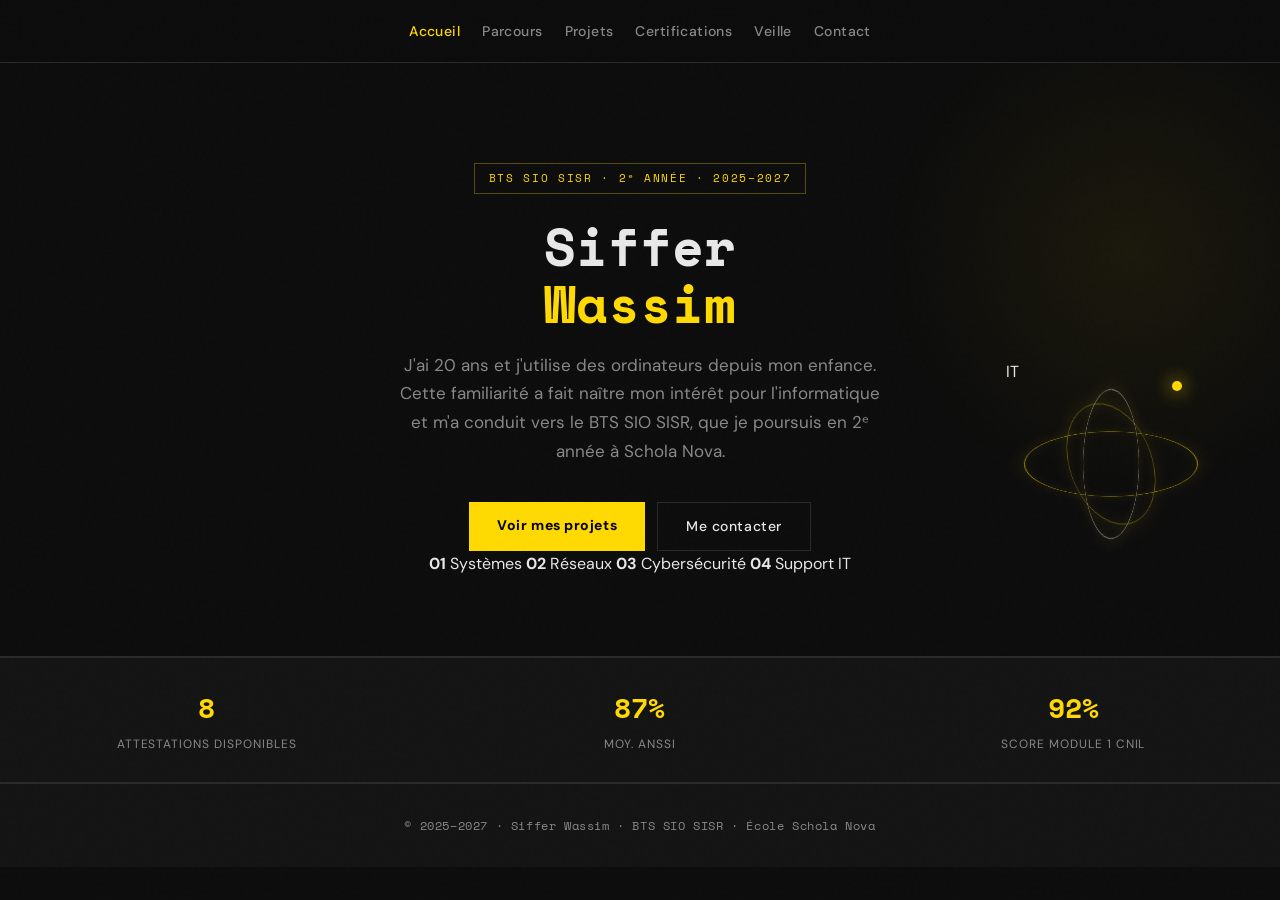
==== commit b834d366: "Add dimensional 3D shapes and skill chips to home" ====
--- a/index.html
+++ b/index.html
@@ -19,7 +19,16 @@
                 <span class="orbit-ring orbit-ring-a"></span>
                 <span class="orbit-ring orbit-ring-b"></span>
                 <span class="orbit-ring orbit-ring-c"></span>
-                <span class="orbit-core"></span>
+                <span class="orbit-cube" aria-hidden="true">
+                    <span class="cube-core">
+                        <span class="cube-face cube-front">IT</span>
+                        <span class="cube-face cube-back"></span>
+                        <span class="cube-face cube-right"></span>
+                        <span class="cube-face cube-left"></span>
+                        <span class="cube-face cube-top"></span>
+                        <span class="cube-face cube-bottom"></span>
+                    </span>
+                </span>
                 <span class="orbit-node"></span>
             </div>
             <div class="container">
@@ -30,6 +39,12 @@
                     <div class="hero-cta" style="justify-content: center;">
                         <a href="projets.html#atelier-pro" class="btn-primary">Voir mes projets</a>
                         <a href="contact.html" class="btn-secondary">Me contacter</a>
+                    </div>
+                    <div class="hero-tech-strip" aria-label="Domaines étudiés et pratiqués">
+                        <span class="hero-tech-chip"><b>01</b> Systèmes</span>
+                        <span class="hero-tech-chip"><b>02</b> Réseaux</span>
+                        <span class="hero-tech-chip"><b>03</b> Cybersécurité</span>
+                        <span class="hero-tech-chip"><b>04</b> Support IT</span>
                     </div>
                 </div>
             </div>
--- a/styles/style.css
+++ b/styles/style.css
@@ -105,6 +105,49 @@
             pointer-events: none;
         }
 
+        .hero-orbit {
+            position: absolute;
+            z-index: 0;
+            top: 50%;
+            right: max(calc((100vw - 1200px) / 2), 5vw);
+            width: 210px;
+            height: 210px;
+            transform: translateY(-50%);
+            transform-style: preserve-3d;
+            pointer-events: none;
+            opacity: 0.78;
+        }
+        .hero .container { position: relative; z-index: 1; }
+        .orbit-ring {
+            position: absolute;
+            inset: 18px;
+            border: 1px solid rgba(255,217,0,0.62);
+            border-radius: 50%;
+            box-shadow: 0 0 22px rgba(255,217,0,0.08), inset 0 0 18px rgba(255,217,0,0.05);
+        }
+        .orbit-ring-a { transform: rotateX(68deg) rotateZ(-24deg); }
+        .orbit-ring-b { inset: 30px; transform: rotateY(68deg) rotateZ(30deg); border-color: rgba(255,255,255,0.45); }
+        .orbit-ring-c { inset: 42px; transform: rotateX(22deg) rotateY(45deg); border-color: rgba(255,217,0,0.35); }
+        .orbit-core {
+            position: absolute;
+            top: 50%; left: 50%;
+            width: 42px; height: 42px;
+            border: 1px solid var(--yellow);
+            background: linear-gradient(145deg, rgba(255,217,0,0.75), rgba(255,217,0,0.08));
+            box-shadow: 0 0 36px rgba(255,217,0,0.32);
+            transform: translate(-50%,-50%) rotateX(18deg) rotateY(35deg) rotateZ(45deg);
+        }
+        .orbit-node {
+            position: absolute;
+            top: 22px; right: 34px;
+            width: 10px; height: 10px;
+            border-radius: 50%;
+            background: var(--yellow);
+            box-shadow: 0 0 18px var(--yellow);
+            animation: orbitPulse 2.8s ease-in-out infinite alternate;
+        }
+        @keyframes orbitPulse { to { transform: translate3d(-5px,7px,18px); opacity: .55; } }
+
         .hero-inner {
             display: grid;
             grid-template-columns: 1fr auto;
@@ -743,6 +786,10 @@
             font-size: 11px;
             color: var(--muted);
             margin-top: auto;
+        }
+        .cert-link {
+            margin-top: 4px;
+            text-align: center;
         }
 
         /* ── VEILLE ── */
@@ -947,6 +994,10 @@
             .nav-links { gap: 12px; font-size: 13px; flex-wrap: wrap; justify-content: center; }
         }
 
+        @media (max-width: 1100px) {
+            .hero-orbit { display: none; }
+        }
+
         /* ── ANIMATIONS ── */
         @keyframes fadeUp {
             from { opacity: 0; transform: translateY(20px); }
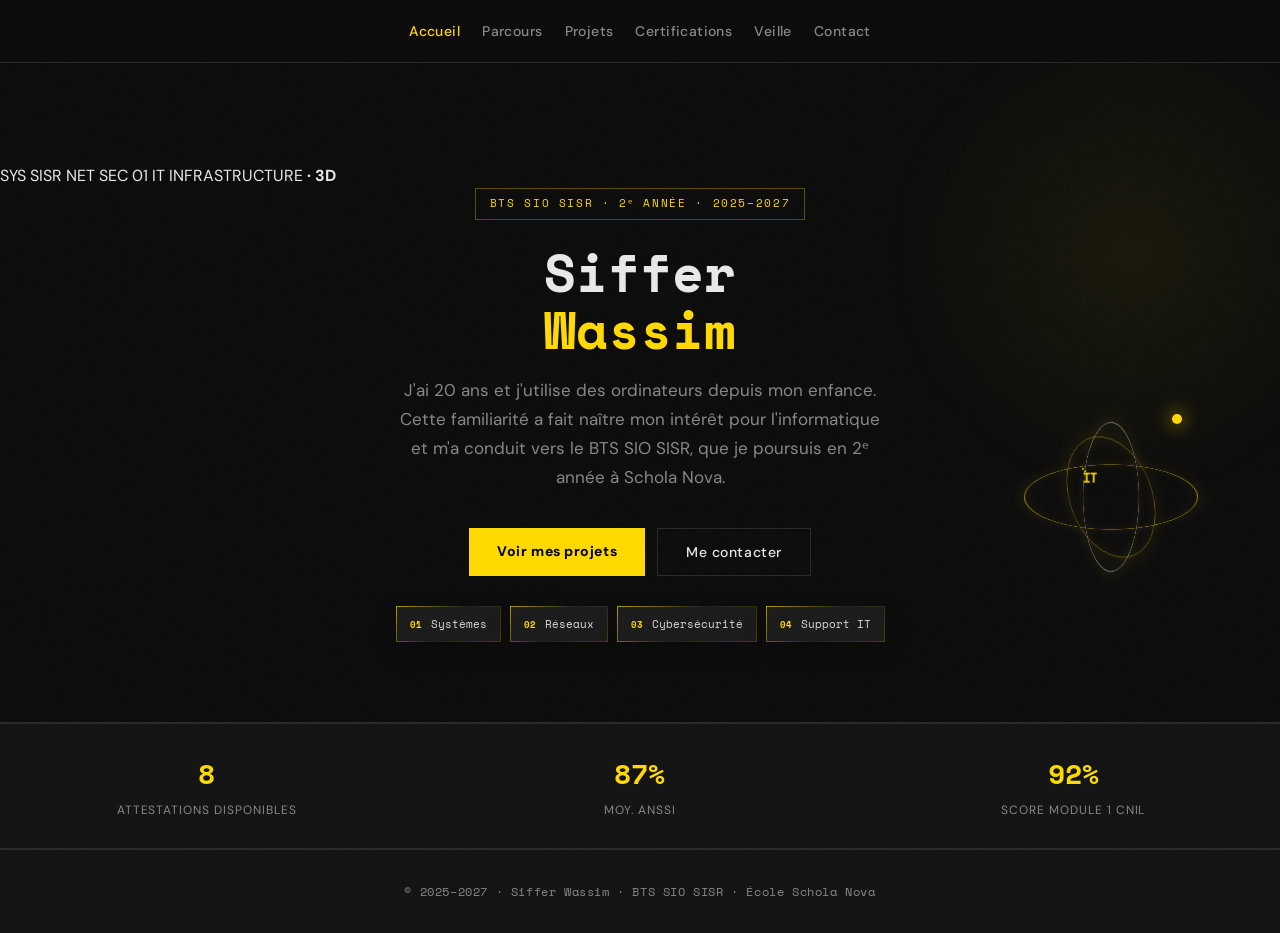
==== commit ef91cce6: "Add a 3D prism to the left side of the home page" ====
--- a/index.html
+++ b/index.html
@@ -15,6 +15,19 @@
     </header>
     <main>
         <section class="hero" id="accueil">
+            <div class="hero-prism" aria-hidden="true">
+                <span class="prism-orbit"></span>
+                <span class="prism-glow"></span>
+                <span class="prism-cube">
+                    <span class="prism-face prism-front">SYS</span>
+                    <span class="prism-face prism-back">SISR</span>
+                    <span class="prism-face prism-right">NET</span>
+                    <span class="prism-face prism-left">SEC</span>
+                    <span class="prism-face prism-top">01</span>
+                    <span class="prism-face prism-bottom">IT</span>
+                </span>
+                <span class="prism-caption">INFRASTRUCTURE <b>· 3D</b></span>
+            </div>
             <div class="hero-orbit" aria-hidden="true">
                 <span class="orbit-ring orbit-ring-a"></span>
                 <span class="orbit-ring orbit-ring-b"></span>
--- a/styles/style.css
+++ b/styles/style.css
@@ -128,15 +128,37 @@
         .orbit-ring-a { transform: rotateX(68deg) rotateZ(-24deg); }
         .orbit-ring-b { inset: 30px; transform: rotateY(68deg) rotateZ(30deg); border-color: rgba(255,255,255,0.45); }
         .orbit-ring-c { inset: 42px; transform: rotateX(22deg) rotateY(45deg); border-color: rgba(255,217,0,0.35); }
-        .orbit-core {
+        .orbit-cube {
             position: absolute;
             top: 50%; left: 50%;
-            width: 42px; height: 42px;
-            border: 1px solid var(--yellow);
-            background: linear-gradient(145deg, rgba(255,217,0,0.75), rgba(255,217,0,0.08));
-            box-shadow: 0 0 36px rgba(255,217,0,0.32);
-            transform: translate(-50%,-50%) rotateX(18deg) rotateY(35deg) rotateZ(45deg);
-        }
+            width: 56px; height: 56px;
+            transform: translate(-50%,-50%);
+            perspective: 600px;
+        }
+        .cube-core {
+            position: relative;
+            width: 100%; height: 100%;
+            transform-style: preserve-3d;
+            animation: cubeSpin 14s linear infinite;
+        }
+        .cube-face {
+            position: absolute;
+            inset: 0;
+            display: grid;
+            place-items: center;
+            border: 1px solid rgba(255,217,0,0.85);
+            background: linear-gradient(145deg, rgba(255,217,0,0.36), rgba(17,18,20,0.78));
+            color: var(--yellow);
+            font: 700 12px 'Space Mono', monospace;
+            box-shadow: inset 0 0 18px rgba(255,217,0,0.12);
+        }
+        .cube-front { transform: translateZ(28px); }
+        .cube-back { transform: rotateY(180deg) translateZ(28px); }
+        .cube-right { transform: rotateY(90deg) translateZ(28px); }
+        .cube-left { transform: rotateY(-90deg) translateZ(28px); }
+        .cube-top { transform: rotateX(90deg) translateZ(28px); }
+        .cube-bottom { transform: rotateX(-90deg) translateZ(28px); }
+        @keyframes cubeSpin { to { transform: rotateX(360deg) rotateY(360deg); } }
         .orbit-node {
             position: absolute;
             top: 22px; right: 34px;
@@ -184,6 +206,40 @@
             max-width: 500px;
             line-height: 1.7;
         }
+
+        .hero-tech-strip {
+            display: flex;
+            justify-content: center;
+            flex-wrap: wrap;
+            gap: 9px;
+            max-width: 720px;
+            margin: 30px auto 0;
+            perspective: 700px;
+        }
+        .hero-tech-chip {
+            display: inline-flex;
+            align-items: center;
+            gap: 9px;
+            padding: 9px 13px;
+            border: 1px solid transparent;
+            background: linear-gradient(var(--card),var(--card)) padding-box,
+                        linear-gradient(135deg,rgba(255,217,0,.68),rgba(255,255,255,.08),rgba(255,217,0,.25)) border-box;
+            color: #ddd;
+            font: 11px 'Space Mono',monospace;
+            box-shadow: 0 8px 22px rgba(0,0,0,.22);
+            transition: transform .22s ease, box-shadow .22s ease, color .22s ease;
+            animation: chipRise .65s ease both;
+        }
+        .hero-tech-chip:nth-child(2) { animation-delay: .08s; }
+        .hero-tech-chip:nth-child(3) { animation-delay: .16s; }
+        .hero-tech-chip:nth-child(4) { animation-delay: .24s; }
+        .hero-tech-chip b { color: var(--yellow); font-size: 9px; }
+        .hero-tech-chip:hover {
+            transform: translateY(-5px) rotateX(8deg);
+            color: #fff;
+            box-shadow: 0 14px 28px rgba(255,217,0,.13);
+        }
+        @keyframes chipRise { from { opacity: 0; transform: translateY(12px) rotateX(-12deg); } to { opacity: 1; transform: translateY(0) rotateX(0); } }
 
         .hero-cta {
             display: flex;
@@ -983,6 +1039,8 @@
         /* ── RESPONSIVE ── */
         @media (max-width: 768px) {
             .hero h1 { font-size: 34px; }
+            .hero-tech-strip { gap: 7px; margin-top: 22px; }
+            .hero-tech-chip { padding: 8px 10px; font-size: 10px; }
             .hero-inner { grid-template-columns: 1fr; }
             .hero-avatar { display: none; }
             .stat-bar { grid-template-columns: repeat(2, 1fr); }
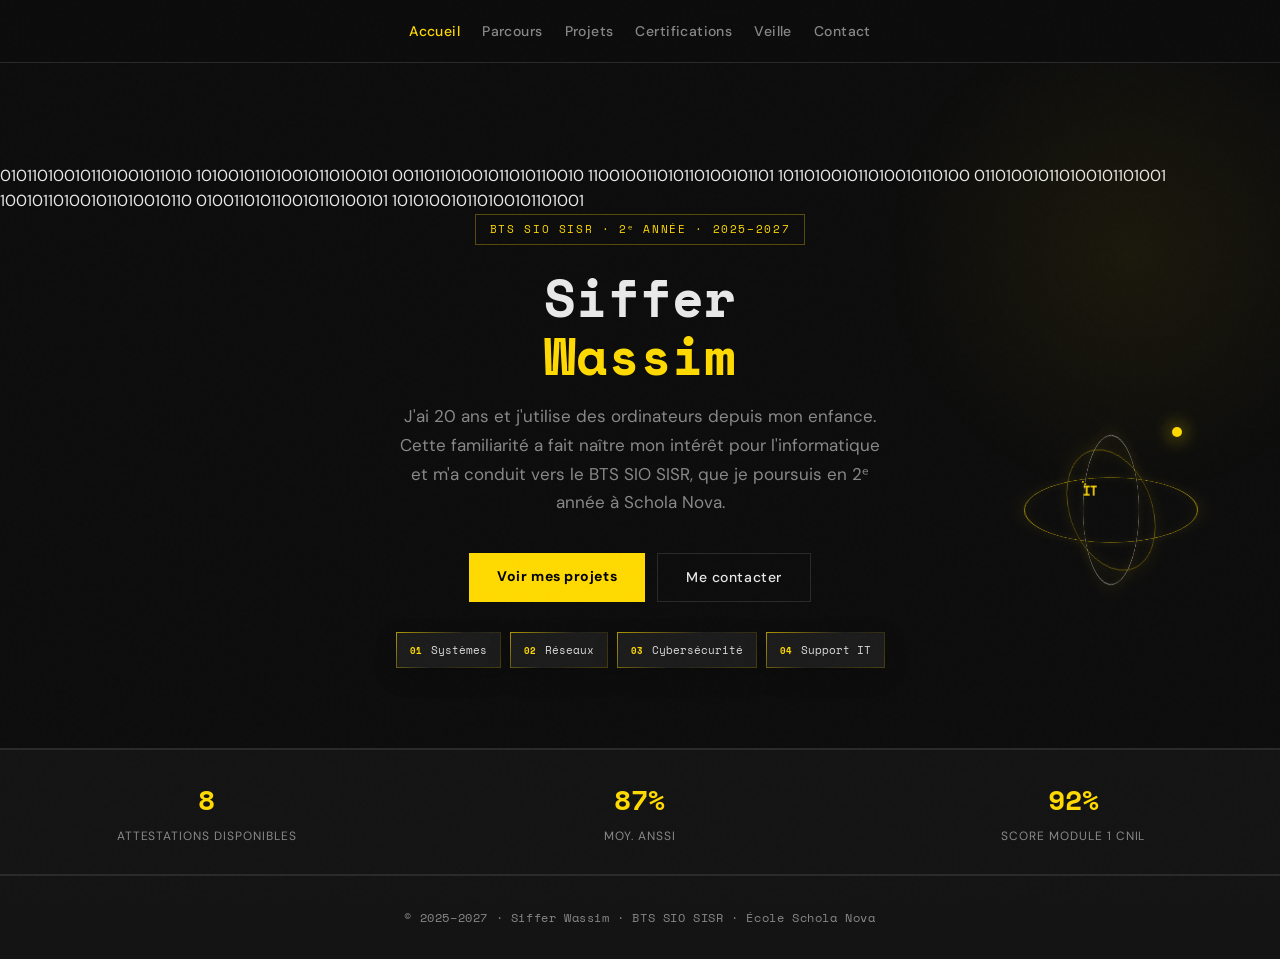
==== commit 523979a9: "Replace left cube with live binary lines" ====
--- a/index.html
+++ b/index.html
@@ -15,18 +15,20 @@
     </header>
     <main>
         <section class="hero" id="accueil">
-            <div class="hero-prism" aria-hidden="true">
-                <span class="prism-orbit"></span>
-                <span class="prism-glow"></span>
-                <span class="prism-cube">
-                    <span class="prism-face prism-front">SYS</span>
-                    <span class="prism-face prism-back">SISR</span>
-                    <span class="prism-face prism-right">NET</span>
-                    <span class="prism-face prism-left">SEC</span>
-                    <span class="prism-face prism-top">01</span>
-                    <span class="prism-face prism-bottom">IT</span>
-                </span>
-                <span class="prism-caption">INFRASTRUCTURE <b>· 3D</b></span>
+            <div class="hero-binary" aria-hidden="true">
+                <div class="binary-frame">
+                    <div class="binary-lines">
+                        <span class="binary-line" data-binary-line>010110100101101001011010</span>
+                        <span class="binary-line" data-binary-line>101001011010010110100101</span>
+                        <span class="binary-line" data-binary-line>001101101001011010110010</span>
+                        <span class="binary-line" data-binary-line>110010011010110100101101</span>
+                        <span class="binary-line" data-binary-line>101101001011010010110100</span>
+                        <span class="binary-line" data-binary-line>011010010110100101101001</span>
+                        <span class="binary-line" data-binary-line>100101101001011010010110</span>
+                        <span class="binary-line" data-binary-line>010011010110010110100101</span>
+                        <span class="binary-line" data-binary-line>101010010110100101101001</span>
+                    </div>
+                </div>
             </div>
             <div class="hero-orbit" aria-hidden="true">
                 <span class="orbit-ring orbit-ring-a"></span>
--- a/styles/style.css
+++ b/styles/style.css
@@ -118,6 +118,69 @@
             opacity: 0.78;
         }
         .hero .container { position: relative; z-index: 1; }
+        .hero-prism {
+            position: absolute;
+            z-index: 0;
+            top: 50%;
+            left: max(calc((100vw - 1200px) / 2), 5vw);
+            width: 190px;
+            height: 220px;
+            transform: translateY(-50%);
+            perspective: 760px;
+            pointer-events: none;
+            opacity: .9;
+        }
+        .prism-orbit {
+            position: absolute;
+            inset: 10px 0 28px;
+            border: 1px dashed rgba(255,217,0,.34);
+            border-radius: 50%;
+            transform: rotateX(68deg) rotateZ(-24deg);
+        }
+        .prism-glow {
+            position: absolute;
+            top: 48px; left: 38px;
+            width: 110px; height: 110px;
+            border-radius: 50%;
+            background: radial-gradient(circle,rgba(255,217,0,.18),transparent 70%);
+            filter: blur(8px);
+        }
+        .prism-cube {
+            position: absolute;
+            top: 24px; left: 38px;
+            width: 110px; height: 110px;
+            transform-style: preserve-3d;
+            animation: prismRotate 20s linear infinite;
+        }
+        .prism-face {
+            position: absolute;
+            inset: 0;
+            display: grid;
+            place-items: center;
+            border: 1px solid rgba(255,217,0,.76);
+            background: linear-gradient(135deg,rgba(255,217,0,.12),rgba(14,15,17,.32));
+            box-shadow: inset 0 0 22px rgba(255,217,0,.07);
+            color: rgba(255,217,0,.9);
+            font: 10px 'Space Mono',monospace;
+            letter-spacing: .16em;
+            backface-visibility: visible;
+        }
+        .prism-front { transform: translateZ(55px); }
+        .prism-back { transform: rotateY(180deg) translateZ(55px); }
+        .prism-right { transform: rotateY(90deg) translateZ(55px); }
+        .prism-left { transform: rotateY(-90deg) translateZ(55px); }
+        .prism-top { transform: rotateX(90deg) translateZ(55px); }
+        .prism-bottom { transform: rotateX(-90deg) translateZ(55px); }
+        .prism-caption {
+            position: absolute;
+            right: 0; bottom: 4px; left: 0;
+            color: var(--muted);
+            text-align: center;
+            font: 9px 'Space Mono',monospace;
+            letter-spacing: .16em;
+        }
+        .prism-caption b { color: var(--yellow); font-weight: 400; }
+        @keyframes prismRotate { to { transform: rotateX(360deg) rotateY(360deg); } }
         .orbit-ring {
             position: absolute;
             inset: 18px;
@@ -1052,8 +1115,8 @@
             .nav-links { gap: 12px; font-size: 13px; flex-wrap: wrap; justify-content: center; }
         }
 
-        @media (max-width: 1100px) {
-            .hero-orbit { display: none; }
+        @media (max-width: 1200px) {
+            .hero-prism, .hero-orbit { display: none; }
         }
 
         /* ── ANIMATIONS ── */
